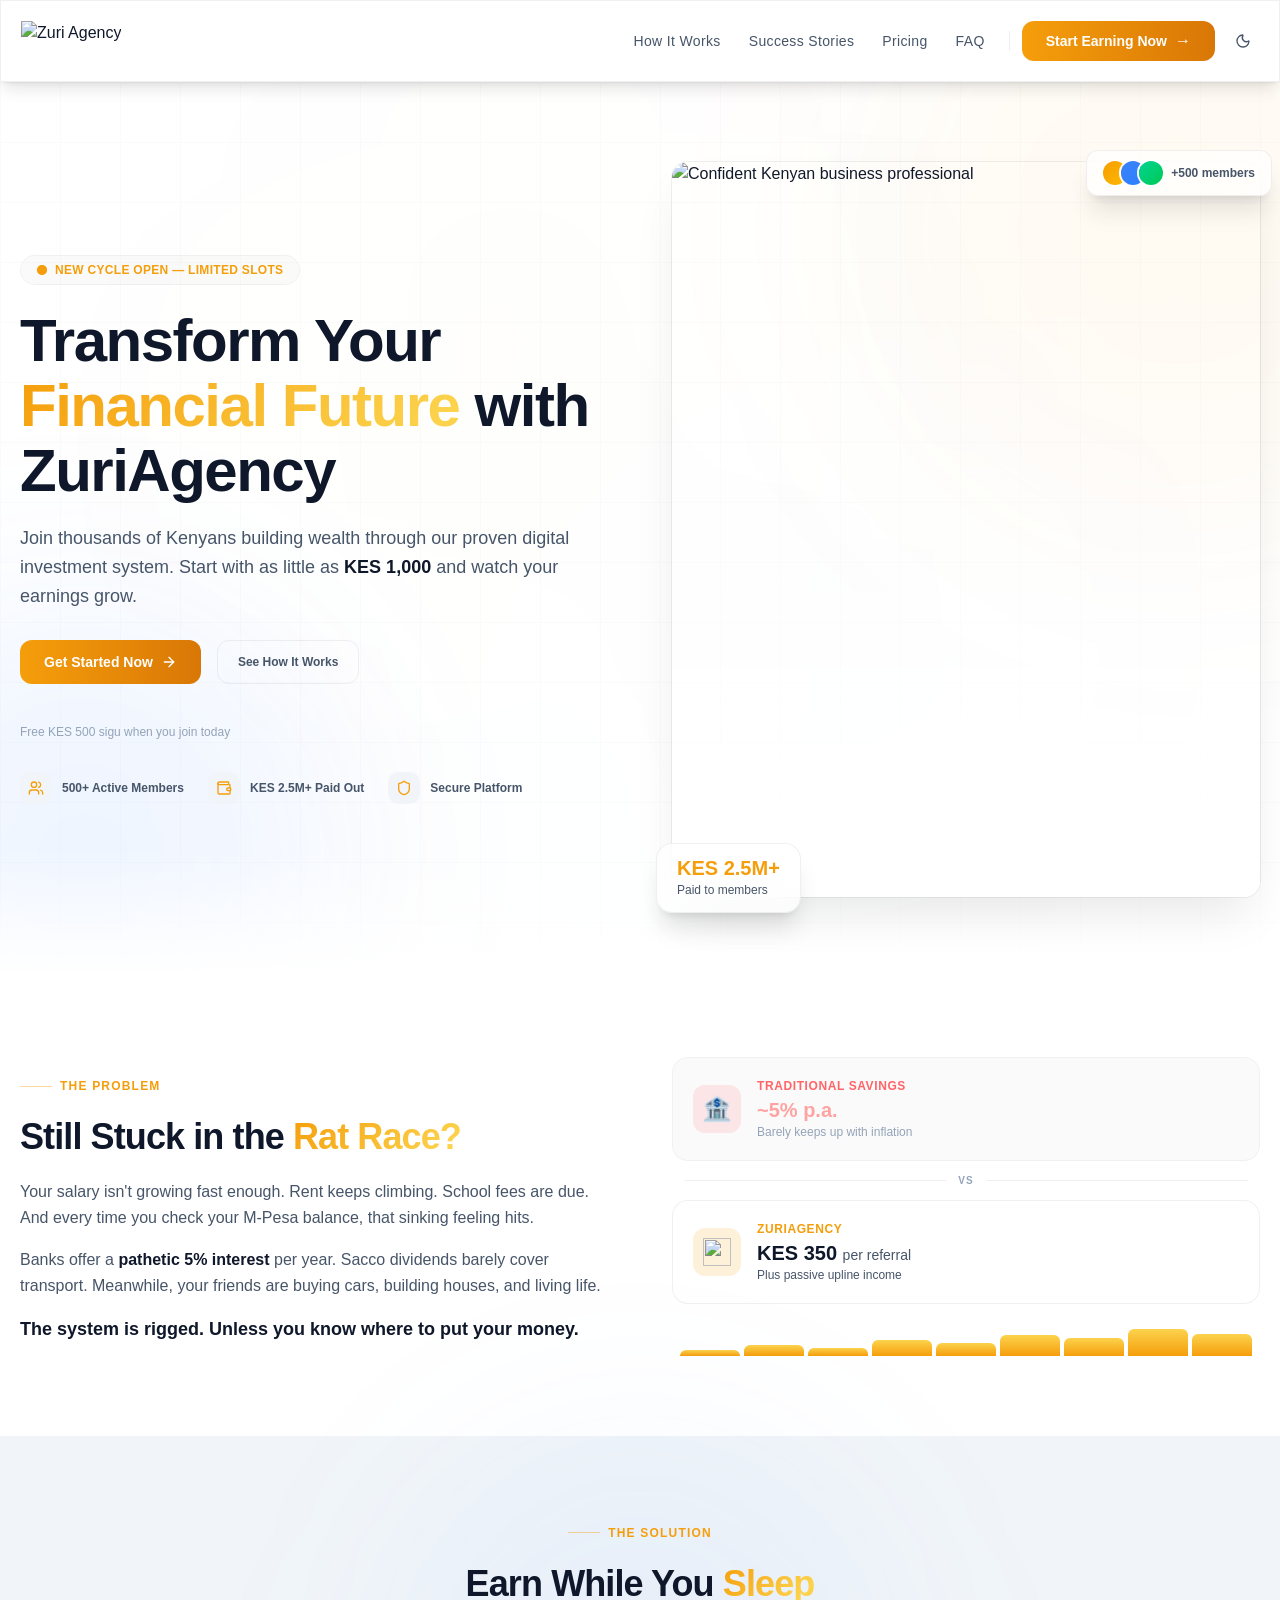
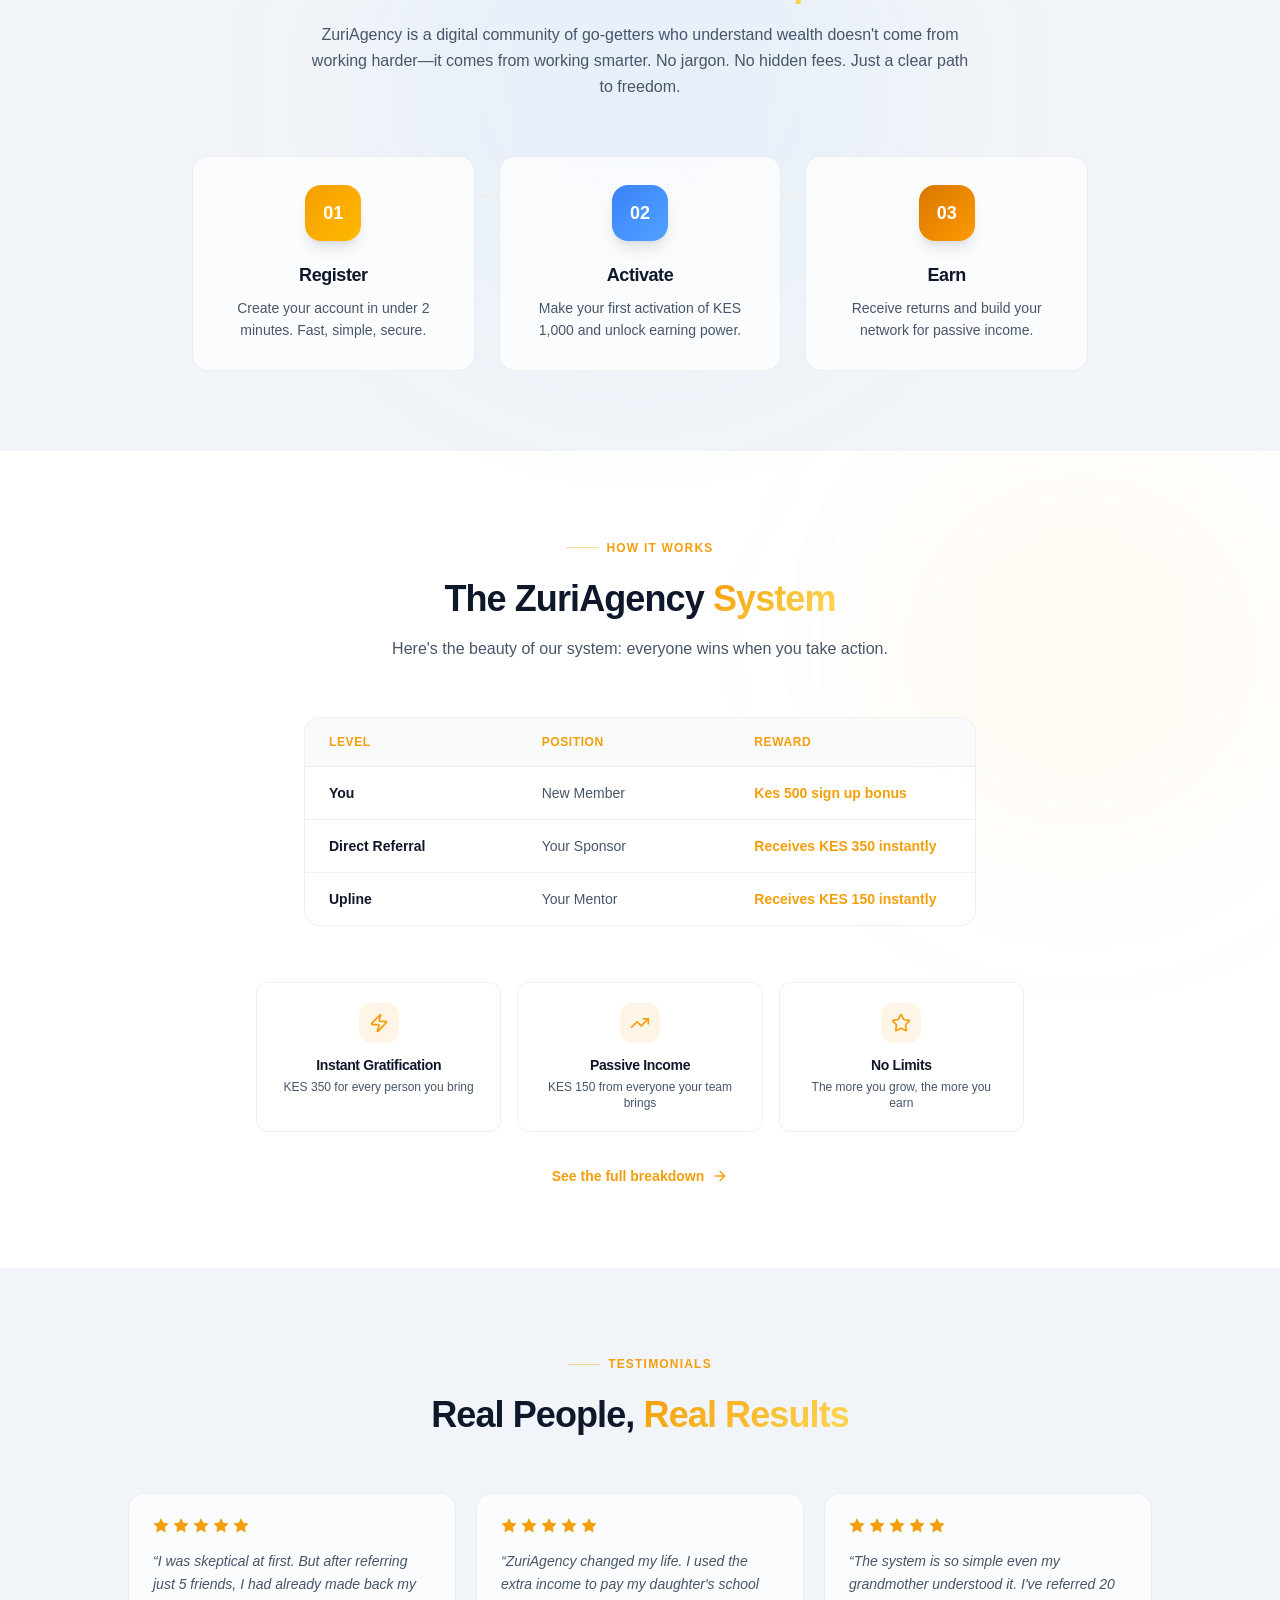
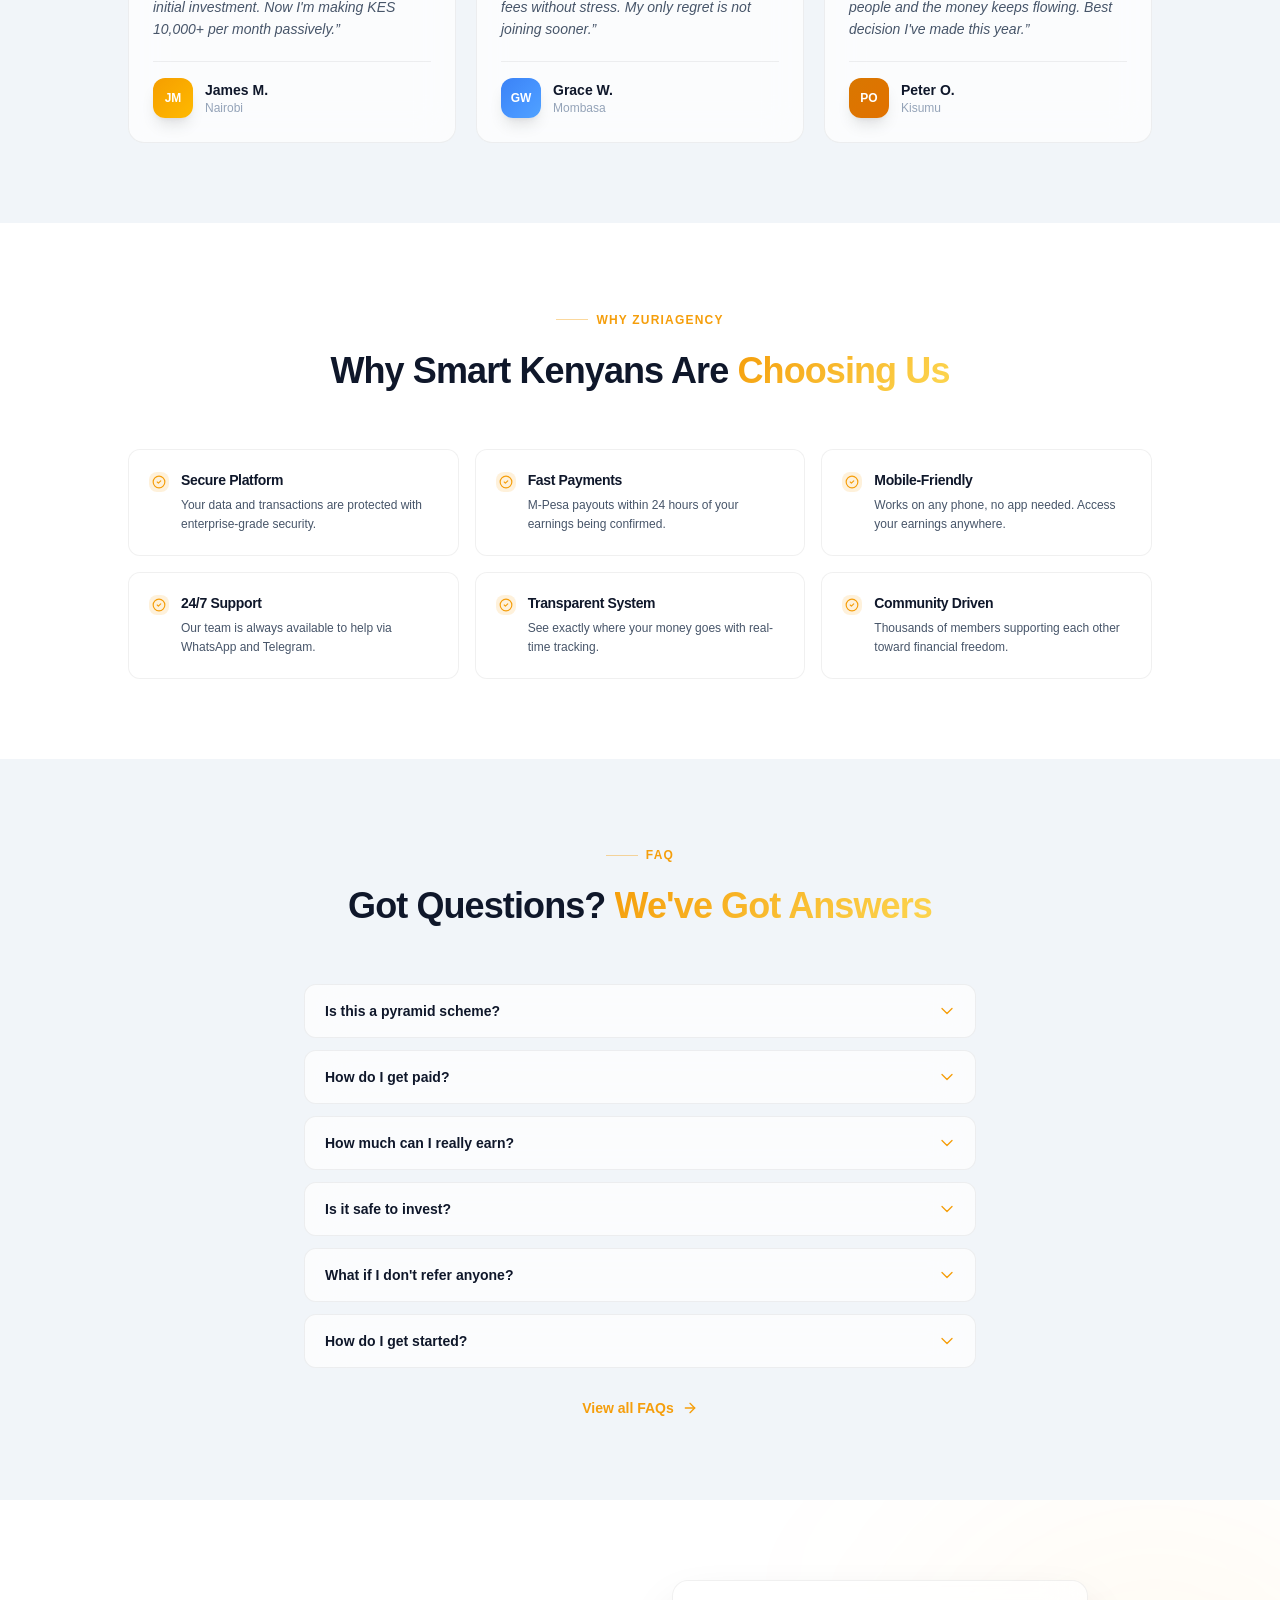
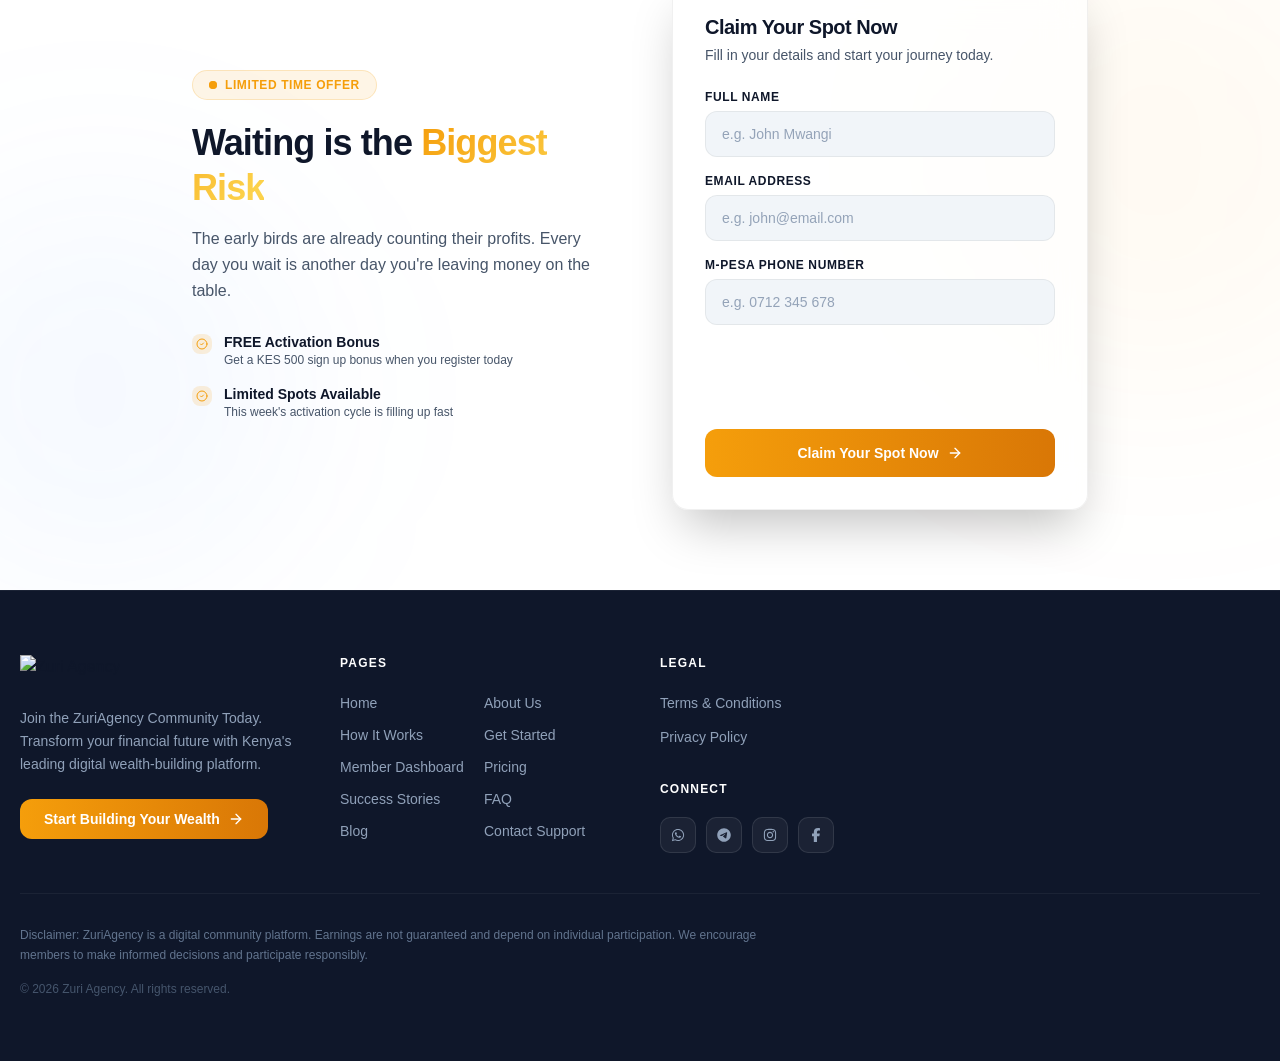
==== index.html @ 82f080e4 "k" ====
<!DOCTYPE html>

<html class="light" data-source-loc="app/root.tsx:68:5" lang="en"><head data-source-loc="app/root.tsx:69:7"><meta content="text/html; charset=utf-8" http-equiv="Content-Type"/><meta content="width=device-width, initial-scale=1" data-source-loc="app/root.tsx:71:9" name="viewport"/><link href="https://fonts.googleapis.com/" rel="preconnect"/><link crossorigin="anonymous" href="https://fonts.gstatic.com/" rel="preconnect"/><link href="./Zuri Agency_files/ba9ace0b-d83b-4787-b540-c731e93b7e64(1).png" rel="icon" type="image/png"/><link href="./Zuri Agency_files/css2" rel="stylesheet"/>
<script src="./Zuri Agency_files/array.full.js.download"></script><title>Zuri Agency — Transform Your Financial Future</title><meta content="Join thousands of Kenyans building wealth through our proven digital investment system. Start with as little as KES 1,000 and watch your earnings grow." name="description"/><script async="" defer="" id="cf-turnstile-script" src="./Zuri Agency_files/api.js.download"></script><link href="style.css" rel="stylesheet"/></head><body cz-shortcut-listen="true" data-source-loc="app/root.tsx:81:7"><!--$--><!--$--><!--/$--><!--/$--><div class="flex min-h-screen flex-col bg-surface text-text-primary" data-source-loc="app/root.tsx:116:5"><header class="sticky top-0 z-50 w-full transition-all duration-500 glass shadow-lg shadow-black/10" data-source-loc="app/components/Header.tsx:28:5"><div class="container flex items-center justify-between h-16 md:h-20" data-source-loc="app/components/Header.tsx:35:7"><a class="shrink-0" data-discover="true" href="//"><img alt="Zuri Agency" class="h-8 md:h-10 w-auto" data-source-loc="app/components/Header.tsx:38:11" src="./Zuri Agency_files/ba9ace0b-d83b-4787-b540-c731e93b7e64.png"/></a><nav class="hidden md:flex items-center gap-1" data-source-loc="app/components/Header.tsx:46:9"><a class="text-text-secondary hover:text-text-primary text-sm font-medium tracking-wide px-3 py-2 rounded-lg hover:bg-surface-alt transition-all duration-200" data-discover="true" href="//how-it-works">How It Works</a><a class="text-text-secondary hover:text-text-primary text-sm font-medium tracking-wide px-3 py-2 rounded-lg hover:bg-surface-alt transition-all duration-200" data-discover="true" href="//success-stories">Success Stories</a><a class="text-text-secondary hover:text-text-primary text-sm font-medium tracking-wide px-3 py-2 rounded-lg hover:bg-surface-alt transition-all duration-200" data-discover="true" href="//pricing">Pricing</a><a class="text-text-secondary hover:text-text-primary text-sm font-medium tracking-wide px-3 py-2 rounded-lg hover:bg-surface-alt transition-all duration-200" data-discover="true" href="//faq">FAQ</a><div class="w-px h-5 bg-border-subtle mx-2" data-source-loc="app/components/Header.tsx:56:11"></div><a class="inline-flex items-center gap-2 bg-gradient-to-r from-brand to-brand-dark hover:from-brand-light hover:to-brand text-white font-bold text-sm px-6 py-2.5 rounded-xl transition-all duration-300 hover:scale-105 hover:shadow-[0_0_30px_rgba(245,158,11,0.3)]" data-discover="true" href="//get-started">Start Earning Now<span class="text-base leading-none" data-source-loc="app/components/Header.tsx:62:13">→</span></a><button aria-label="Toggle theme" class="ml-2 p-2 rounded-lg text-text-secondary hover:text-text-primary hover:bg-surface-alt transition-all duration-200" data-source-loc="app/components/Header.tsx:66:11"><svg aria-hidden="true" class="lucide lucide-moon w-4 h-4" fill="none" height="24" stroke="currentColor" stroke-linecap="round" stroke-linejoin="round" stroke-width="2" viewbox="0 0 24 24" width="24" xmlns="http://www.w3.org/2000/svg"><path d="M20.985 12.486a9 9 0 1 1-9.473-9.472c.405-.022.617.46.402.803a6 6 0 0 0 8.268 8.268c.344-.215.825-.004.803.401"></path></svg></button></nav><div class="flex items-center gap-1 md:hidden" data-source-loc="app/components/Header.tsx:80:9"><button aria-label="Toggle theme" class="p-1.5 rounded-lg text-text-secondary hover:text-text-primary transition-colors" data-source-loc="app/components/Header.tsx:81:11"><svg aria-hidden="true" class="lucide lucide-moon w-4 h-4" fill="none" height="24" stroke="currentColor" stroke-linecap="round" stroke-linejoin="round" stroke-width="2" viewbox="0 0 24 24" width="24" xmlns="http://www.w3.org/2000/svg"><path d="M20.985 12.486a9 9 0 1 1-9.473-9.472c.405-.022.617.46.402.803a6 6 0 0 0 8.268 8.268c.344-.215.825-.004.803.401"></path></svg></button><button aria-label="Toggle menu" class="text-text-secondary hover:text-text-primary p-1.5 rounded-lg hover:bg-surface-alt transition-colors" data-source-loc="app/components/Header.tsx:92:11"><svg aria-hidden="true" class="lucide lucide-menu w-5 h-5" fill="none" height="24" stroke="currentColor" stroke-linecap="round" stroke-linejoin="round" stroke-width="2" viewbox="0 0 24 24" width="24" xmlns="http://www.w3.org/2000/svg"><path d="M4 5h16"></path><path d="M4 12h16"></path><path d="M4 19h16"></path></svg></button></div></div></header><main class="flex-1" data-source-loc="app/root.tsx:119:7"><div class="bg-surface" data-source-loc="app/routes/_index.tsx:16:5"><section class="relative min-h-[85vh] flex items-center overflow-hidden" data-source-loc="app/routes/_index.tsx:20:7"><div class="absolute inset-0 pointer-events-none" data-source-loc="app/routes/_index.tsx:22:9"><div class="absolute top-0 right-0 w-[600px] h-[600px] bg-brand/5 rounded-full blur-[120px] translate-x-1/3 -translate-y-1/4" data-source-loc="app/routes/_index.tsx:23:11"></div><div class="absolute bottom-0 left-0 w-[500px] h-[500px] bg-accent-blue/8 rounded-full blur-[100px] -translate-x-1/3 translate-y-1/4" data-source-loc="app/routes/_index.tsx:24:11"></div><div class="absolute top-1/2 left-1/2 -translate-x-1/2 -translate-y-1/2 w-[800px] h-[800px] bg-gradient-to-br from-brand/3 via-transparent to-accent-blue/3 rounded-full blur-[150px]" data-source-loc="app/routes/_index.tsx:25:11"></div></div><div class="absolute inset-0 opacity-[0.03] pointer-events-none" data-source-loc="app/routes/_index.tsx:29:9" style="background-image: linear-gradient(var(--text-muted) 1px, transparent 1px), linear-gradient(90deg, var(--text-muted) 1px, transparent 1px); background-size: 60px 60px;"></div><div class="container relative z-10 py-16 md:py-20" data-source-loc="app/routes/_index.tsx:37:9"><div class="grid lg:grid-cols-2 gap-12 lg:gap-16 items-center" data-source-loc="app/routes/_index.tsx:38:11"><div class="animate-fade-in-up" data-source-loc="app/routes/_index.tsx:40:13"><div class="inline-flex items-center gap-2 glass-light rounded-full px-4 py-1.5 mb-6" data-source-loc="app/routes/_index.tsx:42:15"><span class="relative flex h-2.5 w-2.5" data-source-loc="app/routes/_index.tsx:43:17"><span class="animate-ping absolute inline-flex h-full w-full rounded-full bg-brand opacity-75" data-source-loc="app/routes/_index.tsx:44:19"></span><span class="relative inline-flex rounded-full h-2.5 w-2.5 bg-brand" data-source-loc="app/routes/_index.tsx:45:19"></span></span><span class="text-brand text-xs font-semibold tracking-wide uppercase" data-source-loc="app/routes/_index.tsx:47:17">New Cycle Open — Limited Slots</span></div><h1 class="text-3xl sm:text-4xl md:text-5xl lg:text-6xl font-extrabold text-text-primary leading-[1.08] mb-5" data-source-loc="app/routes/_index.tsx:52:15">Transform Your <span class="text-gradient" data-source-loc="app/routes/_index.tsx:54:17">Financial Future</span> with ZuriAgency</h1><p class="text-text-secondary text-base md:text-lg max-w-xl mb-7 leading-relaxed" data-source-loc="app/routes/_index.tsx:60:15">Join thousands of Kenyans building wealth through our proven digital investment system. Start with as little as <strong class="text-text-primary font-semibold" data-source-loc="app/routes/_index.tsx:63:17">KES 1,000</strong> and watch your earnings grow.</p><div class="flex flex-col sm:flex-row gap-4 mb-10" data-source-loc="app/routes/_index.tsx:68:15"><a class="inline-flex items-center justify-center gap-2 bg-gradient-to-r from-brand to-brand-dark hover:from-brand-light hover:to-brand text-white font-bold text-sm px-6 py-3 rounded-xl transition-all duration-300 hover:scale-[1.03] hover:shadow-[0_0_50px_rgba(245,158,11,0.25)] group" data-discover="true" href="//get-started">Get Started Now<svg aria-hidden="true" class="lucide lucide-arrow-right w-4 h-4 group-hover:translate-x-1 transition-transform" fill="none" height="24" stroke="currentColor" stroke-linecap="round" stroke-linejoin="round" stroke-width="2" viewbox="0 0 24 24" width="24" xmlns="http://www.w3.org/2000/svg"><path d="M5 12h14"></path><path d="m12 5 7 7-7 7"></path></svg></a><a class="inline-flex items-center justify-center gap-2 text-text-secondary hover:text-text-primary font-semibold text-xs px-5 py-3 rounded-xl border border-border-subtle hover:border-text-muted hover:bg-surface-alt transition-all duration-300" data-discover="true" href="//how-it-works">See How It Works</a></div><p class="text-text-muted text-xs mb-8" data-source-loc="app/routes/_index.tsx:84:15">Free KES 500 sigu when you join today</p><div class="flex flex-wrap items-center gap-6" data-source-loc="app/routes/_index.tsx:89:15"><div class="flex items-center gap-2.5 text-text-secondary" data-source-loc="app/routes/_index.tsx:95:19"><div class="w-8 h-8 rounded-lg bg-surface-alt flex items-center justify-center" data-source-loc="app/routes/_index.tsx:96:21"><svg aria-hidden="true" class="lucide lucide-users w-4 h-4 text-brand" fill="none" height="24" stroke="currentColor" stroke-linecap="round" stroke-linejoin="round" stroke-width="2" viewbox="0 0 24 24" width="24" xmlns="http://www.w3.org/2000/svg"><path d="M16 21v-2a4 4 0 0 0-4-4H6a4 4 0 0 0-4 4v2"></path><path d="M16 3.128a4 4 0 0 1 0 7.744"></path><path d="M22 21v-2a4 4 0 0 0-3-3.87"></path><circle cx="9" cy="7" r="4"></circle></svg></div><span class="text-xs font-semibold" data-source-loc="app/routes/_index.tsx:99:21">500+ Active Members</span></div><div class="flex items-center gap-2.5 text-text-secondary" data-source-loc="app/routes/_index.tsx:95:19"><div class="w-8 h-8 rounded-lg bg-surface-alt flex items-center justify-center" data-source-loc="app/routes/_index.tsx:96:21"><svg aria-hidden="true" class="lucide lucide-wallet w-4 h-4 text-brand" fill="none" height="24" stroke="currentColor" stroke-linecap="round" stroke-linejoin="round" stroke-width="2" viewbox="0 0 24 24" width="24" xmlns="http://www.w3.org/2000/svg"><path d="M19 7V4a1 1 0 0 0-1-1H5a2 2 0 0 0 0 4h15a1 1 0 0 1 1 1v4h-3a2 2 0 0 0 0 4h3a1 1 0 0 0 1-1v-2a1 1 0 0 0-1-1"></path><path d="M3 5v14a2 2 0 0 0 2 2h15a1 1 0 0 0 1-1v-4"></path></svg></div><span class="text-xs font-semibold" data-source-loc="app/routes/_index.tsx:99:21">KES 2.5M+ Paid Out</span></div><div class="flex items-center gap-2.5 text-text-secondary" data-source-loc="app/routes/_index.tsx:95:19"><div class="w-8 h-8 rounded-lg bg-surface-alt flex items-center justify-center" data-source-loc="app/routes/_index.tsx:96:21"><svg aria-hidden="true" class="lucide lucide-shield w-4 h-4 text-brand" fill="none" height="24" stroke="currentColor" stroke-linecap="round" stroke-linejoin="round" stroke-width="2" viewbox="0 0 24 24" width="24" xmlns="http://www.w3.org/2000/svg"><path d="M20 13c0 5-3.5 7.5-7.66 8.95a1 1 0 0 1-.67-.01C7.5 20.5 4 18 4 13V6a1 1 0 0 1 1-1c2 0 4.5-1.2 6.24-2.72a1.17 1.17 0 0 1 1.52 0C14.51 3.81 17 5 19 5a1 1 0 0 1 1 1z"></path></svg></div><span class="text-xs font-semibold" data-source-loc="app/routes/_index.tsx:99:21">Secure Platform</span></div></div></div><div class="relative hidden lg:block" data-source-loc="app/routes/_index.tsx:106:13"><div class="relative rounded-2xl overflow-hidden ring-1 ring-border-subtle shadow-2xl shadow-black/10" data-source-loc="app/routes/_index.tsx:107:15"><img alt="Confident Kenyan business professional" class="w-full h-auto object-cover aspect-[4/5]" data-source-loc="app/components/LandingsiteImage.tsx:26:5" decoding="sync" loading="eager" sizes="(max-width: 480px) 480px, (max-width: 768px) 768px, (max-width: 1200px) 1200px, 1920px" src="./Zuri Agency_files/1349118691.jpg" srcset="https://assets.ls-assets.com/provider/istock/1349118691.jpg?w=480 480w, https://assets.ls-assets.com/provider/istock/1349118691.jpg?w=768 768w, https://assets.ls-assets.com/provider/istock/1349118691.jpg?w=1200 1200w, https://assets.ls-assets.com/provider/istock/1349118691.jpg?w=1920 1920w"/><div class="absolute inset-0 bg-gradient-to-t from-surface via-surface/20 to-transparent" data-source-loc="app/routes/_index.tsx:114:17"></div></div><div class="absolute -bottom-4 -left-4 glass rounded-2xl px-5 py-3.5 shadow-xl" data-source-loc="app/routes/_index.tsx:117:15"><p class="text-brand font-extrabold text-xl leading-none" data-source-loc="app/routes/_index.tsx:118:17">KES 2.5M+</p><p class="text-text-secondary text-xs mt-1" data-source-loc="app/routes/_index.tsx:119:17">Paid to members</p></div><div class="absolute -top-3 -right-3 glass rounded-xl px-4 py-2.5 shadow-xl flex items-center gap-2" data-source-loc="app/routes/_index.tsx:121:15"><div class="flex -space-x-1.5" data-source-loc="app/routes/_index.tsx:122:17"><div class="w-6 h-6 rounded-full bg-gradient-to-br from-brand to-amber-400 ring-2 ring-surface" data-source-loc="app/routes/_index.tsx:124:21"></div><div class="w-6 h-6 rounded-full bg-gradient-to-br from-accent-blue to-blue-500 ring-2 ring-surface" data-source-loc="app/routes/_index.tsx:124:21"></div><div class="w-6 h-6 rounded-full bg-gradient-to-br from-emerald-400 to-green-500 ring-2 ring-surface" data-source-loc="app/routes/_index.tsx:124:21"></div></div><span class="text-text-secondary text-xs font-semibold" data-source-loc="app/routes/_index.tsx:127:17">+500 members</span></div></div></div></div><div class="absolute bottom-0 left-0 right-0 h-32 bg-gradient-to-t from-surface to-transparent pointer-events-none" data-source-loc="app/routes/_index.tsx:134:9"></div></section><section class="relative py-16 md:py-20" data-source-loc="app/routes/_index.tsx:140:7"><div class="container" data-source-loc="app/routes/_index.tsx:141:9"><div class="grid lg:grid-cols-2 gap-12 lg:gap-16 items-center" data-source-loc="app/routes/_index.tsx:142:11"><div data-source-loc="app/routes/_index.tsx:143:13"><span class="inline-flex items-center gap-2 text-brand text-xs font-bold uppercase tracking-widest mb-5" data-source-loc="app/routes/_index.tsx:144:15"><span class="w-8 h-px bg-brand/40" data-source-loc="app/routes/_index.tsx:145:17"></span>The Problem</span><h2 class="text-2xl sm:text-3xl md:text-4xl font-extrabold text-text-primary leading-tight mb-5" data-source-loc="app/routes/_index.tsx:148:15">Still Stuck in the <span class="text-gradient" data-source-loc="app/routes/_index.tsx:150:17">Rat Race?</span></h2><div class="space-y-4 text-text-secondary text-base leading-relaxed" data-source-loc="app/routes/_index.tsx:152:15"><p data-source-loc="app/routes/_index.tsx:153:17">Your salary isn't growing fast enough. Rent keeps climbing. School fees are due. And every time you check your M-Pesa balance, that sinking feeling hits.</p><p data-source-loc="app/routes/_index.tsx:158:17">Banks offer a <strong class="text-text-primary" data-source-loc="app/routes/_index.tsx:160:19">pathetic 5% interest</strong> per year. Sacco dividends barely cover transport. Meanwhile, your friends are buying cars, building houses, and living life.</p><p class="text-text-primary font-semibold text-lg" data-source-loc="app/routes/_index.tsx:164:17">The system is rigged. Unless you know where to put your money.</p></div></div><div class="space-y-3" data-source-loc="app/routes/_index.tsx:171:13"><div class="glass-light rounded-2xl p-5 flex items-center gap-4 border border-red-500/10" data-source-loc="app/routes/_index.tsx:172:15"><div class="w-12 h-12 rounded-xl bg-red-500/10 flex items-center justify-center shrink-0 text-2xl" data-source-loc="app/routes/_index.tsx:173:17">🏦</div><div data-source-loc="app/routes/_index.tsx:176:17"><p class="text-xs font-bold uppercase tracking-wider text-red-400 mb-0.5" data-source-loc="app/routes/_index.tsx:177:19">Traditional Savings</p><p class="text-xl font-extrabold text-red-300" data-source-loc="app/routes/_index.tsx:178:19">~5% p.a.</p><p class="text-xs text-text-muted" data-source-loc="app/routes/_index.tsx:179:19">Barely keeps up with inflation</p></div></div><div class="flex items-center gap-3 px-3" data-source-loc="app/routes/_index.tsx:183:15"><div class="flex-1 h-px bg-border-subtle" data-source-loc="app/routes/_index.tsx:184:17"></div><span class="text-[10px] font-bold text-text-muted uppercase tracking-widest" data-source-loc="app/routes/_index.tsx:185:17">VS</span><div class="flex-1 h-px bg-border-subtle" data-source-loc="app/routes/_index.tsx:186:17"></div></div><div class="glass rounded-2xl p-5 flex items-center gap-4 border border-brand/20 bg-brand/5" data-source-loc="app/routes/_index.tsx:189:15"><div class="w-12 h-12 rounded-xl bg-brand/15 flex items-center justify-center shrink-0" data-source-loc="app/routes/_index.tsx:190:17"><img alt="" class="w-7 h-7 object-contain" data-source-loc="app/routes/_index.tsx:191:19" src="./Zuri Agency_files/ba9ace0b-d83b-4787-b540-c731e93b7e64(1).png"/></div><div data-source-loc="app/routes/_index.tsx:197:17"><p class="text-xs font-bold uppercase tracking-wider text-brand mb-0.5" data-source-loc="app/routes/_index.tsx:198:19">ZuriAgency</p><p class="text-xl font-extrabold text-text-primary" data-source-loc="app/routes/_index.tsx:199:19">KES 350 <span class="text-sm font-normal text-text-secondary" data-source-loc="app/routes/_index.tsx:200:29">per referral</span></p><p class="text-xs text-text-secondary" data-source-loc="app/routes/_index.tsx:202:19">Plus passive upline income</p></div></div><div class="flex items-end gap-1 h-10 px-2 pt-2" data-source-loc="app/routes/_index.tsx:207:15"><div class="flex-1 rounded-t-sm" data-source-loc="app/routes/_index.tsx:209:19" style="height: 20%; background: linear-gradient(to top, rgb(245, 158, 11), rgb(252, 211, 77));"></div><div class="flex-1 rounded-t-sm" data-source-loc="app/routes/_index.tsx:209:19" style="height: 35%; background: linear-gradient(to top, rgb(245, 158, 11), rgb(252, 211, 77));"></div><div class="flex-1 rounded-t-sm" data-source-loc="app/routes/_index.tsx:209:19" style="height: 25%; background: linear-gradient(to top, rgb(245, 158, 11), rgb(252, 211, 77));"></div><div class="flex-1 rounded-t-sm" data-source-loc="app/routes/_index.tsx:209:19" style="height: 50%; background: linear-gradient(to top, rgb(245, 158, 11), rgb(252, 211, 77));"></div><div class="flex-1 rounded-t-sm" data-source-loc="app/routes/_index.tsx:209:19" style="height: 40%; background: linear-gradient(to top, rgb(245, 158, 11), rgb(252, 211, 77));"></div><div class="flex-1 rounded-t-sm" data-source-loc="app/routes/_index.tsx:209:19" style="height: 65%; background: linear-gradient(to top, rgb(245, 158, 11), rgb(252, 211, 77));"></div><div class="flex-1 rounded-t-sm" data-source-loc="app/routes/_index.tsx:209:19" style="height: 55%; background: linear-gradient(to top, rgb(245, 158, 11), rgb(252, 211, 77));"></div><div class="flex-1 rounded-t-sm" data-source-loc="app/routes/_index.tsx:209:19" style="height: 85%; background: linear-gradient(to top, rgb(245, 158, 11), rgb(252, 211, 77));"></div><div class="flex-1 rounded-t-sm" data-source-loc="app/routes/_index.tsx:209:19" style="height: 70%; background: linear-gradient(to top, rgb(245, 158, 11), rgb(252, 211, 77));"></div></div></div></div></div></section><section class="relative py-16 md:py-20 bg-surface-alt" data-source-loc="app/routes/_index.tsx:227:7"><div class="absolute top-0 left-1/2 -translate-x-1/2 w-[500px] h-[500px] bg-accent-blue/5 rounded-full blur-[100px] pointer-events-none" data-source-loc="app/routes/_index.tsx:228:9"></div><div class="container relative z-10" data-source-loc="app/routes/_index.tsx:230:9"><div class="max-w-3xl mx-auto text-center mb-14" data-source-loc="app/routes/_index.tsx:231:11"><span class="inline-flex items-center gap-2 text-brand text-xs font-bold uppercase tracking-widest mb-5" data-source-loc="app/routes/_index.tsx:232:13"><span class="w-8 h-px bg-brand/40" data-source-loc="app/routes/_index.tsx:233:15"></span>The Solution</span><h2 class="text-2xl sm:text-3xl md:text-4xl font-extrabold text-text-primary leading-tight mb-4" data-source-loc="app/routes/_index.tsx:236:13">Earn While You <span class="text-gradient" data-source-loc="app/routes/_index.tsx:238:15">Sleep</span></h2><p class="text-text-secondary text-base max-w-2xl mx-auto leading-relaxed" data-source-loc="app/routes/_index.tsx:240:13">ZuriAgency is a digital community of go-getters who understand wealth doesn't come from working harder—it comes from working smarter. No jargon. No hidden fees. Just a clear path to freedom.</p></div><div class="grid md:grid-cols-3 gap-6 max-w-4xl mx-auto" data-source-loc="app/routes/_index.tsx:248:11"><div class="relative group" data-source-loc="app/routes/_index.tsx:254:15"><div class="hidden md:block absolute top-10 left-[60%] w-[80%] h-px bg-gradient-to-r from-brand/20 to-transparent z-0" data-source-loc="app/routes/_index.tsx:256:19"></div><div class="relative z-10 glass rounded-2xl p-7 text-center hover:border-brand/20 transition-all duration-500 group-hover:-translate-y-1" data-source-loc="app/routes/_index.tsx:258:17"><div class="w-14 h-14 mx-auto mb-5 rounded-2xl bg-gradient-to-br from-brand to-amber-400 flex items-center justify-center text-white text-lg font-extrabold shadow-lg shadow-black/10" data-source-loc="app/routes/_index.tsx:259:19">01</div><h3 class="text-lg font-bold text-text-primary mb-2" data-source-loc="app/routes/_index.tsx:262:19">Register</h3><p class="text-text-secondary text-sm leading-relaxed" data-source-loc="app/routes/_index.tsx:263:19">Create your account in under 2 minutes. Fast, simple, secure.</p></div></div><div class="relative group" data-source-loc="app/routes/_index.tsx:254:15"><div class="hidden md:block absolute top-10 left-[60%] w-[80%] h-px bg-gradient-to-r from-brand/20 to-transparent z-0" data-source-loc="app/routes/_index.tsx:256:19"></div><div class="relative z-10 glass rounded-2xl p-7 text-center hover:border-brand/20 transition-all duration-500 group-hover:-translate-y-1" data-source-loc="app/routes/_index.tsx:258:17"><div class="w-14 h-14 mx-auto mb-5 rounded-2xl bg-gradient-to-br from-accent-blue to-blue-400 flex items-center justify-center text-white text-lg font-extrabold shadow-lg shadow-black/10" data-source-loc="app/routes/_index.tsx:259:19">02</div><h3 class="text-lg font-bold text-text-primary mb-2" data-source-loc="app/routes/_index.tsx:262:19">Activate</h3><p class="text-text-secondary text-sm leading-relaxed" data-source-loc="app/routes/_index.tsx:263:19">Make your first activation of KES 1,000 and unlock earning power.</p></div></div><div class="relative group" data-source-loc="app/routes/_index.tsx:254:15"><div class="relative z-10 glass rounded-2xl p-7 text-center hover:border-brand/20 transition-all duration-500 group-hover:-translate-y-1" data-source-loc="app/routes/_index.tsx:258:17"><div class="w-14 h-14 mx-auto mb-5 rounded-2xl bg-gradient-to-br from-brand-dark to-amber-500 flex items-center justify-center text-white text-lg font-extrabold shadow-lg shadow-black/10" data-source-loc="app/routes/_index.tsx:259:19">03</div><h3 class="text-lg font-bold text-text-primary mb-2" data-source-loc="app/routes/_index.tsx:262:19">Earn</h3><p class="text-text-secondary text-sm leading-relaxed" data-source-loc="app/routes/_index.tsx:263:19">Receive returns and build your network for passive income.</p></div></div></div></div></section><section class="relative py-16 md:py-20 overflow-hidden" data-source-loc="app/routes/_index.tsx:274:7"><div class="absolute top-0 right-0 w-[400px] h-[400px] bg-brand/5 rounded-full blur-[100px] pointer-events-none" data-source-loc="app/routes/_index.tsx:275:9"></div><div class="container relative z-10" data-source-loc="app/routes/_index.tsx:277:9"><div class="max-w-3xl mx-auto text-center mb-14" data-source-loc="app/routes/_index.tsx:278:11"><span class="inline-flex items-center gap-2 text-brand text-xs font-bold uppercase tracking-widest mb-5" data-source-loc="app/routes/_index.tsx:279:13"><span class="w-8 h-px bg-brand/40" data-source-loc="app/routes/_index.tsx:280:15"></span>How It Works</span><h2 class="text-2xl sm:text-3xl md:text-4xl font-extrabold text-text-primary leading-tight mb-4" data-source-loc="app/routes/_index.tsx:283:13">The ZuriAgency <span class="text-gradient" data-source-loc="app/routes/_index.tsx:285:15">System</span></h2><p class="text-text-secondary text-base" data-source-loc="app/routes/_index.tsx:287:13">Here's the beauty of our system: everyone wins when you take action.</p></div><div class="max-w-2xl mx-auto mb-14 glass rounded-2xl overflow-hidden" data-source-loc="app/routes/_index.tsx:293:11"><div class="grid grid-cols-3 gap-4 px-6 py-4 border-b border-border-subtle bg-surface-alt/50" data-source-loc="app/routes/_index.tsx:294:13"><p class="text-xs font-bold uppercase tracking-wider text-brand" data-source-loc="app/routes/_index.tsx:296:17">Level</p><p class="text-xs font-bold uppercase tracking-wider text-brand" data-source-loc="app/routes/_index.tsx:296:17">Position</p><p class="text-xs font-bold uppercase tracking-wider text-brand" data-source-loc="app/routes/_index.tsx:296:17">Reward</p></div><div class="grid grid-cols-3 gap-4 px-6 py-4 border-b border-border-subtle hover:bg-surface-alt/50 transition-colors" data-source-loc="app/routes/_index.tsx:304:15"><p class="text-text-primary font-semibold text-sm" data-source-loc="app/routes/_index.tsx:308:17">You</p><p class="text-text-secondary text-sm" data-source-loc="app/routes/_index.tsx:309:17">New Member</p><p class="text-brand font-semibold text-sm" data-source-loc="app/routes/_index.tsx:310:17">Kes 500 sign up bonus</p></div><div class="grid grid-cols-3 gap-4 px-6 py-4 border-b border-border-subtle hover:bg-surface-alt/50 transition-colors" data-source-loc="app/routes/_index.tsx:304:15"><p class="text-text-primary font-semibold text-sm" data-source-loc="app/routes/_index.tsx:308:17">Direct Referral</p><p class="text-text-secondary text-sm" data-source-loc="app/routes/_index.tsx:309:17">Your Sponsor</p><p class="text-brand font-semibold text-sm" data-source-loc="app/routes/_index.tsx:310:17">Receives KES 350 instantly</p></div><div class="grid grid-cols-3 gap-4 px-6 py-4 hover:bg-surface-alt/50 transition-colors" data-source-loc="app/routes/_index.tsx:304:15"><p class="text-text-primary font-semibold text-sm" data-source-loc="app/routes/_index.tsx:308:17">Upline</p><p class="text-text-secondary text-sm" data-source-loc="app/routes/_index.tsx:309:17">Your Mentor</p><p class="text-brand font-semibold text-sm" data-source-loc="app/routes/_index.tsx:310:17">Receives KES 150 instantly</p></div></div><div class="grid sm:grid-cols-3 gap-4 max-w-3xl mx-auto" data-source-loc="app/routes/_index.tsx:316:11"><div class="glass rounded-xl p-5 text-center hover:border-brand/20 transition-all duration-300" data-source-loc="app/routes/_index.tsx:322:15"><div class="w-10 h-10 rounded-xl bg-brand/10 flex items-center justify-center mx-auto mb-3" data-source-loc="app/routes/_index.tsx:323:17"><svg aria-hidden="true" class="lucide lucide-zap w-5 h-5 text-brand" fill="none" height="24" stroke="currentColor" stroke-linecap="round" stroke-linejoin="round" stroke-width="2" viewbox="0 0 24 24" width="24" xmlns="http://www.w3.org/2000/svg"><path d="M4 14a1 1 0 0 1-.78-1.63l9.9-10.2a.5.5 0 0 1 .86.46l-1.92 6.02A1 1 0 0 0 13 10h7a1 1 0 0 1 .78 1.63l-9.9 10.2a.5.5 0 0 1-.86-.46l1.92-6.02A1 1 0 0 0 11 14z"></path></svg></div><h4 class="text-text-primary font-bold text-sm mb-1" data-source-loc="app/routes/_index.tsx:326:17">Instant Gratification</h4><p class="text-text-secondary text-xs" data-source-loc="app/routes/_index.tsx:327:17">KES 350 for every person you bring</p></div><div class="glass rounded-xl p-5 text-center hover:border-brand/20 transition-all duration-300" data-source-loc="app/routes/_index.tsx:322:15"><div class="w-10 h-10 rounded-xl bg-brand/10 flex items-center justify-center mx-auto mb-3" data-source-loc="app/routes/_index.tsx:323:17"><svg aria-hidden="true" class="lucide lucide-trending-up w-5 h-5 text-brand" fill="none" height="24" stroke="currentColor" stroke-linecap="round" stroke-linejoin="round" stroke-width="2" viewbox="0 0 24 24" width="24" xmlns="http://www.w3.org/2000/svg"><path d="M16 7h6v6"></path><path d="m22 7-8.5 8.5-5-5L2 17"></path></svg></div><h4 class="text-text-primary font-bold text-sm mb-1" data-source-loc="app/routes/_index.tsx:326:17">Passive Income</h4><p class="text-text-secondary text-xs" data-source-loc="app/routes/_index.tsx:327:17">KES 150 from everyone your team brings</p></div><div class="glass rounded-xl p-5 text-center hover:border-brand/20 transition-all duration-300" data-source-loc="app/routes/_index.tsx:322:15"><div class="w-10 h-10 rounded-xl bg-brand/10 flex items-center justify-center mx-auto mb-3" data-source-loc="app/routes/_index.tsx:323:17"><svg aria-hidden="true" class="lucide lucide-star w-5 h-5 text-brand" fill="none" height="24" stroke="currentColor" stroke-linecap="round" stroke-linejoin="round" stroke-width="2" viewbox="0 0 24 24" width="24" xmlns="http://www.w3.org/2000/svg"><path d="M11.525 2.295a.53.53 0 0 1 .95 0l2.31 4.679a2.123 2.123 0 0 0 1.595 1.16l5.166.756a.53.53 0 0 1 .294.904l-3.736 3.638a2.123 2.123 0 0 0-.611 1.878l.882 5.14a.53.53 0 0 1-.771.56l-4.618-2.428a2.122 2.122 0 0 0-1.973 0L6.396 21.01a.53.53 0 0 1-.77-.56l.881-5.139a2.122 2.122 0 0 0-.611-1.879L2.16 9.795a.53.53 0 0 1 .294-.906l5.165-.755a2.122 2.122 0 0 0 1.597-1.16z"></path></svg></div><h4 class="text-text-primary font-bold text-sm mb-1" data-source-loc="app/routes/_index.tsx:326:17">No Limits</h4><p class="text-text-secondary text-xs" data-source-loc="app/routes/_index.tsx:327:17">The more you grow, the more you earn</p></div></div><div class="text-center mt-8" data-source-loc="app/routes/_index.tsx:332:11"><a class="inline-flex items-center gap-2 text-brand hover:text-brand-light font-semibold text-sm transition-colors group" data-discover="true" href="//get-started">See the full breakdown<svg aria-hidden="true" class="lucide lucide-arrow-right w-4 h-4 group-hover:translate-x-1 transition-transform" fill="none" height="24" stroke="currentColor" stroke-linecap="round" stroke-linejoin="round" stroke-width="2" viewbox="0 0 24 24" width="24" xmlns="http://www.w3.org/2000/svg"><path d="M5 12h14"></path><path d="m12 5 7 7-7 7"></path></svg></a></div></div></section><section class="relative py-16 md:py-20 bg-surface-alt" data-source-loc="app/routes/_index.tsx:344:7"><div class="container" data-source-loc="app/routes/_index.tsx:345:9"><div class="max-w-3xl mx-auto text-center mb-14" data-source-loc="app/routes/_index.tsx:346:11"><span class="inline-flex items-center gap-2 text-brand text-xs font-bold uppercase tracking-widest mb-5" data-source-loc="app/routes/_index.tsx:347:13"><span class="w-8 h-px bg-brand/40" data-source-loc="app/routes/_index.tsx:348:15"></span>Testimonials</span><h2 class="text-2xl sm:text-3xl md:text-4xl font-extrabold text-text-primary leading-tight" data-source-loc="app/routes/_index.tsx:351:13">Real People, <span class="text-gradient" data-source-loc="app/routes/_index.tsx:353:15">Real Results</span></h2></div><div class="grid md:grid-cols-3 gap-5 max-w-5xl mx-auto" data-source-loc="app/routes/_index.tsx:357:11"><div class="glass rounded-2xl p-6 hover:border-brand/20 transition-all duration-500 hover:-translate-y-1 group" data-source-loc="app/routes/_index.tsx:381:15"><div class="flex gap-1 mb-4" data-source-loc="app/routes/_index.tsx:382:17"><svg class="w-4 h-4 text-brand fill-brand" data-source-loc="app/routes/_index.tsx:384:21" viewbox="0 0 20 20"><path d="M10 15l-5.878 3.09 1.123-6.545L.489 6.91l6.572-.955L10 0l2.939 5.955 6.572.955-4.756 4.635 1.123 6.545z" data-source-loc="app/routes/_index.tsx:385:23"></path></svg><svg class="w-4 h-4 text-brand fill-brand" data-source-loc="app/routes/_index.tsx:384:21" viewbox="0 0 20 20"><path d="M10 15l-5.878 3.09 1.123-6.545L.489 6.91l6.572-.955L10 0l2.939 5.955 6.572.955-4.756 4.635 1.123 6.545z" data-source-loc="app/routes/_index.tsx:385:23"></path></svg><svg class="w-4 h-4 text-brand fill-brand" data-source-loc="app/routes/_index.tsx:384:21" viewbox="0 0 20 20"><path d="M10 15l-5.878 3.09 1.123-6.545L.489 6.91l6.572-.955L10 0l2.939 5.955 6.572.955-4.756 4.635 1.123 6.545z" data-source-loc="app/routes/_index.tsx:385:23"></path></svg><svg class="w-4 h-4 text-brand fill-brand" data-source-loc="app/routes/_index.tsx:384:21" viewbox="0 0 20 20"><path d="M10 15l-5.878 3.09 1.123-6.545L.489 6.91l6.572-.955L10 0l2.939 5.955 6.572.955-4.756 4.635 1.123 6.545z" data-source-loc="app/routes/_index.tsx:385:23"></path></svg><svg class="w-4 h-4 text-brand fill-brand" data-source-loc="app/routes/_index.tsx:384:21" viewbox="0 0 20 20"><path d="M10 15l-5.878 3.09 1.123-6.545L.489 6.91l6.572-.955L10 0l2.939 5.955 6.572.955-4.756 4.635 1.123 6.545z" data-source-loc="app/routes/_index.tsx:385:23"></path></svg></div><blockquote class="text-text-secondary text-sm leading-relaxed mb-5 italic" data-source-loc="app/routes/_index.tsx:389:17">“I was skeptical at first. But after referring just 5 friends, I had already made back my initial investment. Now I'm making KES 10,000+ per month passively.”</blockquote><div class="flex items-center gap-3 pt-4 border-t border-border-subtle" data-source-loc="app/routes/_index.tsx:392:17"><div class="w-10 h-10 rounded-xl bg-gradient-to-br from-brand to-amber-400 flex items-center justify-center text-white text-xs font-extrabold shadow-lg" data-source-loc="app/routes/_index.tsx:393:19">JM</div><div data-source-loc="app/routes/_index.tsx:396:19"><p class="text-text-primary font-bold text-sm" data-source-loc="app/routes/_index.tsx:397:21">James M.</p><p class="text-text-muted text-xs" data-source-loc="app/routes/_index.tsx:398:21">Nairobi</p></div></div></div><div class="glass rounded-2xl p-6 hover:border-brand/20 transition-all duration-500 hover:-translate-y-1 group" data-source-loc="app/routes/_index.tsx:381:15"><div class="flex gap-1 mb-4" data-source-loc="app/routes/_index.tsx:382:17"><svg class="w-4 h-4 text-brand fill-brand" data-source-loc="app/routes/_index.tsx:384:21" viewbox="0 0 20 20"><path d="M10 15l-5.878 3.09 1.123-6.545L.489 6.91l6.572-.955L10 0l2.939 5.955 6.572.955-4.756 4.635 1.123 6.545z" data-source-loc="app/routes/_index.tsx:385:23"></path></svg><svg class="w-4 h-4 text-brand fill-brand" data-source-loc="app/routes/_index.tsx:384:21" viewbox="0 0 20 20"><path d="M10 15l-5.878 3.09 1.123-6.545L.489 6.91l6.572-.955L10 0l2.939 5.955 6.572.955-4.756 4.635 1.123 6.545z" data-source-loc="app/routes/_index.tsx:385:23"></path></svg><svg class="w-4 h-4 text-brand fill-brand" data-source-loc="app/routes/_index.tsx:384:21" viewbox="0 0 20 20"><path d="M10 15l-5.878 3.09 1.123-6.545L.489 6.91l6.572-.955L10 0l2.939 5.955 6.572.955-4.756 4.635 1.123 6.545z" data-source-loc="app/routes/_index.tsx:385:23"></path></svg><svg class="w-4 h-4 text-brand fill-brand" data-source-loc="app/routes/_index.tsx:384:21" viewbox="0 0 20 20"><path d="M10 15l-5.878 3.09 1.123-6.545L.489 6.91l6.572-.955L10 0l2.939 5.955 6.572.955-4.756 4.635 1.123 6.545z" data-source-loc="app/routes/_index.tsx:385:23"></path></svg><svg class="w-4 h-4 text-brand fill-brand" data-source-loc="app/routes/_index.tsx:384:21" viewbox="0 0 20 20"><path d="M10 15l-5.878 3.09 1.123-6.545L.489 6.91l6.572-.955L10 0l2.939 5.955 6.572.955-4.756 4.635 1.123 6.545z" data-source-loc="app/routes/_index.tsx:385:23"></path></svg></div><blockquote class="text-text-secondary text-sm leading-relaxed mb-5 italic" data-source-loc="app/routes/_index.tsx:389:17">“ZuriAgency changed my life. I used the extra income to pay my daughter's school fees without stress. My only regret is not joining sooner.”</blockquote><div class="flex items-center gap-3 pt-4 border-t border-border-subtle" data-source-loc="app/routes/_index.tsx:392:17"><div class="w-10 h-10 rounded-xl bg-gradient-to-br from-accent-blue to-blue-400 flex items-center justify-center text-white text-xs font-extrabold shadow-lg" data-source-loc="app/routes/_index.tsx:393:19">GW</div><div data-source-loc="app/routes/_index.tsx:396:19"><p class="text-text-primary font-bold text-sm" data-source-loc="app/routes/_index.tsx:397:21">Grace W.</p><p class="text-text-muted text-xs" data-source-loc="app/routes/_index.tsx:398:21">Mombasa</p></div></div></div><div class="glass rounded-2xl p-6 hover:border-brand/20 transition-all duration-500 hover:-translate-y-1 group" data-source-loc="app/routes/_index.tsx:381:15"><div class="flex gap-1 mb-4" data-source-loc="app/routes/_index.tsx:382:17"><svg class="w-4 h-4 text-brand fill-brand" data-source-loc="app/routes/_index.tsx:384:21" viewbox="0 0 20 20"><path d="M10 15l-5.878 3.09 1.123-6.545L.489 6.91l6.572-.955L10 0l2.939 5.955 6.572.955-4.756 4.635 1.123 6.545z" data-source-loc="app/routes/_index.tsx:385:23"></path></svg><svg class="w-4 h-4 text-brand fill-brand" data-source-loc="app/routes/_index.tsx:384:21" viewbox="0 0 20 20"><path d="M10 15l-5.878 3.09 1.123-6.545L.489 6.91l6.572-.955L10 0l2.939 5.955 6.572.955-4.756 4.635 1.123 6.545z" data-source-loc="app/routes/_index.tsx:385:23"></path></svg><svg class="w-4 h-4 text-brand fill-brand" data-source-loc="app/routes/_index.tsx:384:21" viewbox="0 0 20 20"><path d="M10 15l-5.878 3.09 1.123-6.545L.489 6.91l6.572-.955L10 0l2.939 5.955 6.572.955-4.756 4.635 1.123 6.545z" data-source-loc="app/routes/_index.tsx:385:23"></path></svg><svg class="w-4 h-4 text-brand fill-brand" data-source-loc="app/routes/_index.tsx:384:21" viewbox="0 0 20 20"><path d="M10 15l-5.878 3.09 1.123-6.545L.489 6.91l6.572-.955L10 0l2.939 5.955 6.572.955-4.756 4.635 1.123 6.545z" data-source-loc="app/routes/_index.tsx:385:23"></path></svg><svg class="w-4 h-4 text-brand fill-brand" data-source-loc="app/routes/_index.tsx:384:21" viewbox="0 0 20 20"><path d="M10 15l-5.878 3.09 1.123-6.545L.489 6.91l6.572-.955L10 0l2.939 5.955 6.572.955-4.756 4.635 1.123 6.545z" data-source-loc="app/routes/_index.tsx:385:23"></path></svg></div><blockquote class="text-text-secondary text-sm leading-relaxed mb-5 italic" data-source-loc="app/routes/_index.tsx:389:17">“The system is so simple even my grandmother understood it. I've referred 20 people and the money keeps flowing. Best decision I've made this year.”</blockquote><div class="flex items-center gap-3 pt-4 border-t border-border-subtle" data-source-loc="app/routes/_index.tsx:392:17"><div class="w-10 h-10 rounded-xl bg-gradient-to-br from-brand-dark to-amber-600 flex items-center justify-center text-white text-xs font-extrabold shadow-lg" data-source-loc="app/routes/_index.tsx:393:19">PO</div><div data-source-loc="app/routes/_index.tsx:396:19"><p class="text-text-primary font-bold text-sm" data-source-loc="app/routes/_index.tsx:397:21">Peter O.</p><p class="text-text-muted text-xs" data-source-loc="app/routes/_index.tsx:398:21">Kisumu</p></div></div></div></div></div></section><section class="relative py-16 md:py-20" data-source-loc="app/routes/_index.tsx:410:7"><div class="container" data-source-loc="app/routes/_index.tsx:411:9"><div class="max-w-3xl mx-auto text-center mb-14" data-source-loc="app/routes/_index.tsx:412:11"><span class="inline-flex items-center gap-2 text-brand text-xs font-bold uppercase tracking-widest mb-5" data-source-loc="app/routes/_index.tsx:413:13"><span class="w-8 h-px bg-brand/40" data-source-loc="app/routes/_index.tsx:414:15"></span>Why ZuriAgency</span><h2 class="text-2xl sm:text-3xl md:text-4xl font-extrabold text-text-primary leading-tight" data-source-loc="app/routes/_index.tsx:417:13">Why Smart Kenyans Are <span class="text-gradient" data-source-loc="app/routes/_index.tsx:419:15">Choosing Us</span></h2></div><div class="grid sm:grid-cols-2 lg:grid-cols-3 gap-4 max-w-5xl mx-auto" data-source-loc="app/routes/_index.tsx:423:11"><div class="glass rounded-xl p-5 hover:border-brand/20 transition-all duration-300 group" data-source-loc="app/routes/_index.tsx:432:15"><div class="flex items-start gap-3" data-source-loc="app/routes/_index.tsx:433:17"><div class="w-5 h-5 rounded-md bg-brand/15 flex items-center justify-center shrink-0 mt-0.5 group-hover:bg-brand/25 transition-colors" data-source-loc="app/routes/_index.tsx:434:19"><svg aria-hidden="true" class="lucide lucide-circle-check w-3.5 h-3.5 text-brand" fill="none" height="24" stroke="currentColor" stroke-linecap="round" stroke-linejoin="round" stroke-width="2" viewbox="0 0 24 24" width="24" xmlns="http://www.w3.org/2000/svg"><circle cx="12" cy="12" r="10"></circle><path d="m9 12 2 2 4-4"></path></svg></div><div data-source-loc="app/routes/_index.tsx:437:19"><h4 class="text-text-primary font-bold text-sm mb-1.5" data-source-loc="app/routes/_index.tsx:438:21">Secure Platform</h4><p class="text-text-secondary text-xs leading-relaxed" data-source-loc="app/routes/_index.tsx:439:21">Your data and transactions are protected with enterprise-grade security.</p></div></div></div><div class="glass rounded-xl p-5 hover:border-brand/20 transition-all duration-300 group" data-source-loc="app/routes/_index.tsx:432:15"><div class="flex items-start gap-3" data-source-loc="app/routes/_index.tsx:433:17"><div class="w-5 h-5 rounded-md bg-brand/15 flex items-center justify-center shrink-0 mt-0.5 group-hover:bg-brand/25 transition-colors" data-source-loc="app/routes/_index.tsx:434:19"><svg aria-hidden="true" class="lucide lucide-circle-check w-3.5 h-3.5 text-brand" fill="none" height="24" stroke="currentColor" stroke-linecap="round" stroke-linejoin="round" stroke-width="2" viewbox="0 0 24 24" width="24" xmlns="http://www.w3.org/2000/svg"><circle cx="12" cy="12" r="10"></circle><path d="m9 12 2 2 4-4"></path></svg></div><div data-source-loc="app/routes/_index.tsx:437:19"><h4 class="text-text-primary font-bold text-sm mb-1.5" data-source-loc="app/routes/_index.tsx:438:21">Fast Payments</h4><p class="text-text-secondary text-xs leading-relaxed" data-source-loc="app/routes/_index.tsx:439:21">M-Pesa payouts within 24 hours of your earnings being confirmed.</p></div></div></div><div class="glass rounded-xl p-5 hover:border-brand/20 transition-all duration-300 group" data-source-loc="app/routes/_index.tsx:432:15"><div class="flex items-start gap-3" data-source-loc="app/routes/_index.tsx:433:17"><div class="w-5 h-5 rounded-md bg-brand/15 flex items-center justify-center shrink-0 mt-0.5 group-hover:bg-brand/25 transition-colors" data-source-loc="app/routes/_index.tsx:434:19"><svg aria-hidden="true" class="lucide lucide-circle-check w-3.5 h-3.5 text-brand" fill="none" height="24" stroke="currentColor" stroke-linecap="round" stroke-linejoin="round" stroke-width="2" viewbox="0 0 24 24" width="24" xmlns="http://www.w3.org/2000/svg"><circle cx="12" cy="12" r="10"></circle><path d="m9 12 2 2 4-4"></path></svg></div><div data-source-loc="app/routes/_index.tsx:437:19"><h4 class="text-text-primary font-bold text-sm mb-1.5" data-source-loc="app/routes/_index.tsx:438:21">Mobile-Friendly</h4><p class="text-text-secondary text-xs leading-relaxed" data-source-loc="app/routes/_index.tsx:439:21">Works on any phone, no app needed. Access your earnings anywhere.</p></div></div></div><div class="glass rounded-xl p-5 hover:border-brand/20 transition-all duration-300 group" data-source-loc="app/routes/_index.tsx:432:15"><div class="flex items-start gap-3" data-source-loc="app/routes/_index.tsx:433:17"><div class="w-5 h-5 rounded-md bg-brand/15 flex items-center justify-center shrink-0 mt-0.5 group-hover:bg-brand/25 transition-colors" data-source-loc="app/routes/_index.tsx:434:19"><svg aria-hidden="true" class="lucide lucide-circle-check w-3.5 h-3.5 text-brand" fill="none" height="24" stroke="currentColor" stroke-linecap="round" stroke-linejoin="round" stroke-width="2" viewbox="0 0 24 24" width="24" xmlns="http://www.w3.org/2000/svg"><circle cx="12" cy="12" r="10"></circle><path d="m9 12 2 2 4-4"></path></svg></div><div data-source-loc="app/routes/_index.tsx:437:19"><h4 class="text-text-primary font-bold text-sm mb-1.5" data-source-loc="app/routes/_index.tsx:438:21">24/7 Support</h4><p class="text-text-secondary text-xs leading-relaxed" data-source-loc="app/routes/_index.tsx:439:21">Our team is always available to help via WhatsApp and Telegram.</p></div></div></div><div class="glass rounded-xl p-5 hover:border-brand/20 transition-all duration-300 group" data-source-loc="app/routes/_index.tsx:432:15"><div class="flex items-start gap-3" data-source-loc="app/routes/_index.tsx:433:17"><div class="w-5 h-5 rounded-md bg-brand/15 flex items-center justify-center shrink-0 mt-0.5 group-hover:bg-brand/25 transition-colors" data-source-loc="app/routes/_index.tsx:434:19"><svg aria-hidden="true" class="lucide lucide-circle-check w-3.5 h-3.5 text-brand" fill="none" height="24" stroke="currentColor" stroke-linecap="round" stroke-linejoin="round" stroke-width="2" viewbox="0 0 24 24" width="24" xmlns="http://www.w3.org/2000/svg"><circle cx="12" cy="12" r="10"></circle><path d="m9 12 2 2 4-4"></path></svg></div><div data-source-loc="app/routes/_index.tsx:437:19"><h4 class="text-text-primary font-bold text-sm mb-1.5" data-source-loc="app/routes/_index.tsx:438:21">Transparent System</h4><p class="text-text-secondary text-xs leading-relaxed" data-source-loc="app/routes/_index.tsx:439:21">See exactly where your money goes with real-time tracking.</p></div></div></div><div class="glass rounded-xl p-5 hover:border-brand/20 transition-all duration-300 group" data-source-loc="app/routes/_index.tsx:432:15"><div class="flex items-start gap-3" data-source-loc="app/routes/_index.tsx:433:17"><div class="w-5 h-5 rounded-md bg-brand/15 flex items-center justify-center shrink-0 mt-0.5 group-hover:bg-brand/25 transition-colors" data-source-loc="app/routes/_index.tsx:434:19"><svg aria-hidden="true" class="lucide lucide-circle-check w-3.5 h-3.5 text-brand" fill="none" height="24" stroke="currentColor" stroke-linecap="round" stroke-linejoin="round" stroke-width="2" viewbox="0 0 24 24" width="24" xmlns="http://www.w3.org/2000/svg"><circle cx="12" cy="12" r="10"></circle><path d="m9 12 2 2 4-4"></path></svg></div><div data-source-loc="app/routes/_index.tsx:437:19"><h4 class="text-text-primary font-bold text-sm mb-1.5" data-source-loc="app/routes/_index.tsx:438:21">Community Driven</h4><p class="text-text-secondary text-xs leading-relaxed" data-source-loc="app/routes/_index.tsx:439:21">Thousands of members supporting each other toward financial freedom.</p></div></div></div></div></div></section><section class="relative py-16 md:py-20 bg-surface-alt" data-source-loc="app/routes/_index.tsx:451:7"><div class="container" data-source-loc="app/routes/_index.tsx:452:9"><div class="max-w-3xl mx-auto text-center mb-14" data-source-loc="app/routes/_index.tsx:453:11"><span class="inline-flex items-center gap-2 text-brand text-xs font-bold uppercase tracking-widest mb-5" data-source-loc="app/routes/_index.tsx:454:13"><span class="w-8 h-px bg-brand/40" data-source-loc="app/routes/_index.tsx:455:15"></span>FAQ</span><h2 class="text-2xl sm:text-3xl md:text-4xl font-extrabold text-text-primary leading-tight" data-source-loc="app/routes/_index.tsx:458:13">Got Questions? <span class="text-gradient" data-source-loc="app/routes/_index.tsx:460:15">We've Got Answers</span></h2></div><div class="max-w-2xl mx-auto grid gap-3" data-source-loc="app/routes/_index.tsx:464:11"><details class="group glass rounded-xl hover:border-brand/20 transition-all duration-300" data-source-loc="app/routes/_index.tsx:473:15"><summary class="flex items-center justify-between cursor-pointer px-5 py-4 font-semibold text-text-primary text-sm list-none" data-source-loc="app/routes/_index.tsx:474:17">Is this a pyramid scheme?<svg class="w-4 h-4 text-brand shrink-0 ml-3 transition-transform duration-300 group-open:rotate-180" data-source-loc="app/routes/_index.tsx:476:19" fill="none" stroke="currentColor" stroke-width="2" viewbox="0 0 24 24"><path d="M19.5 8.25l-7.5 7.5-7.5-7.5" data-source-loc="app/routes/_index.tsx:477:21" stroke-linecap="round" stroke-linejoin="round"></path></svg></summary><div class="px-5 pb-4" data-source-loc="app/routes/_index.tsx:480:17"><p class="text-text-secondary text-sm leading-relaxed" data-source-loc="app/routes/_index.tsx:481:19">Absolutely NOT. ZuriAgency is a digital community that rewards members for helping others succeed. Every member has the opportunity to earn by participating in a transparent system.</p></div></details><details class="group glass rounded-xl hover:border-brand/20 transition-all duration-300" data-source-loc="app/routes/_index.tsx:473:15"><summary class="flex items-center justify-between cursor-pointer px-5 py-4 font-semibold text-text-primary text-sm list-none" data-source-loc="app/routes/_index.tsx:474:17">How do I get paid?<svg class="w-4 h-4 text-brand shrink-0 ml-3 transition-transform duration-300 group-open:rotate-180" data-source-loc="app/routes/_index.tsx:476:19" fill="none" stroke="currentColor" stroke-width="2" viewbox="0 0 24 24"><path d="M19.5 8.25l-7.5 7.5-7.5-7.5" data-source-loc="app/routes/_index.tsx:477:21" stroke-linecap="round" stroke-linejoin="round"></path></svg></summary><div class="px-5 pb-4" data-source-loc="app/routes/_index.tsx:480:17"><p class="text-text-secondary text-sm leading-relaxed" data-source-loc="app/routes/_index.tsx:481:19">All payments are processed through M-Pesa within 24 hours of your earnings being confirmed.</p></div></details><details class="group glass rounded-xl hover:border-brand/20 transition-all duration-300" data-source-loc="app/routes/_index.tsx:473:15"><summary class="flex items-center justify-between cursor-pointer px-5 py-4 font-semibold text-text-primary text-sm list-none" data-source-loc="app/routes/_index.tsx:474:17">How much can I really earn?<svg class="w-4 h-4 text-brand shrink-0 ml-3 transition-transform duration-300 group-open:rotate-180" data-source-loc="app/routes/_index.tsx:476:19" fill="none" stroke="currentColor" stroke-width="2" viewbox="0 0 24 24"><path d="M19.5 8.25l-7.5 7.5-7.5-7.5" data-source-loc="app/routes/_index.tsx:477:21" stroke-linecap="round" stroke-linejoin="round"></path></svg></summary><div class="px-5 pb-4" data-source-loc="app/routes/_index.tsx:480:17"><p class="text-text-secondary text-sm leading-relaxed" data-source-loc="app/routes/_index.tsx:481:19">Your earnings depend on your effort. Members who actively grow their network earn KES 10,000–50,000+ monthly. Members who refer just 5 people earn back their initial investment and more.</p></div></details><details class="group glass rounded-xl hover:border-brand/20 transition-all duration-300" data-source-loc="app/routes/_index.tsx:473:15"><summary class="flex items-center justify-between cursor-pointer px-5 py-4 font-semibold text-text-primary text-sm list-none" data-source-loc="app/routes/_index.tsx:474:17">Is it safe to invest?<svg class="w-4 h-4 text-brand shrink-0 ml-3 transition-transform duration-300 group-open:rotate-180" data-source-loc="app/routes/_index.tsx:476:19" fill="none" stroke="currentColor" stroke-width="2" viewbox="0 0 24 24"><path d="M19.5 8.25l-7.5 7.5-7.5-7.5" data-source-loc="app/routes/_index.tsx:477:21" stroke-linecap="round" stroke-linejoin="round"></path></svg></summary><div class="px-5 pb-4" data-source-loc="app/routes/_index.tsx:480:17"><p class="text-text-secondary text-sm leading-relaxed" data-source-loc="app/routes/_index.tsx:481:19">Yes. We maintain a reserve fund to ensure all members are paid on time. Our system is designed to protect every participant.</p></div></details><details class="group glass rounded-xl hover:border-brand/20 transition-all duration-300" data-source-loc="app/routes/_index.tsx:473:15"><summary class="flex items-center justify-between cursor-pointer px-5 py-4 font-semibold text-text-primary text-sm list-none" data-source-loc="app/routes/_index.tsx:474:17">What if I don't refer anyone?<svg class="w-4 h-4 text-brand shrink-0 ml-3 transition-transform duration-300 group-open:rotate-180" data-source-loc="app/routes/_index.tsx:476:19" fill="none" stroke="currentColor" stroke-width="2" viewbox="0 0 24 24"><path d="M19.5 8.25l-7.5 7.5-7.5-7.5" data-source-loc="app/routes/_index.tsx:477:21" stroke-linecap="round" stroke-linejoin="round"></path></svg></summary><div class="px-5 pb-4" data-source-loc="app/routes/_index.tsx:480:17"><p class="text-text-secondary text-sm leading-relaxed" data-source-loc="app/routes/_index.tsx:481:19">You can still join and earn from the platform's internal growth. However, members who actively participate see the best results.</p></div></details><details class="group glass rounded-xl hover:border-brand/20 transition-all duration-300" data-source-loc="app/routes/_index.tsx:473:15"><summary class="flex items-center justify-between cursor-pointer px-5 py-4 font-semibold text-text-primary text-sm list-none" data-source-loc="app/routes/_index.tsx:474:17">How do I get started?<svg class="w-4 h-4 text-brand shrink-0 ml-3 transition-transform duration-300 group-open:rotate-180" data-source-loc="app/routes/_index.tsx:476:19" fill="none" stroke="currentColor" stroke-width="2" viewbox="0 0 24 24"><path d="M19.5 8.25l-7.5 7.5-7.5-7.5" data-source-loc="app/routes/_index.tsx:477:21" stroke-linecap="round" stroke-linejoin="round"></path></svg></summary><div class="px-5 pb-4" data-source-loc="app/routes/_index.tsx:480:17"><p class="text-text-secondary text-sm leading-relaxed" data-source-loc="app/routes/_index.tsx:481:19">Simply click "Get Started," register, make your activation payment, and begin building your network.</p></div></details></div><div class="text-center mt-7" data-source-loc="app/routes/_index.tsx:487:11"><a class="inline-flex items-center gap-2 text-brand hover:text-brand-light font-semibold text-sm transition-colors group" data-discover="true" href="//faq">View all FAQs<svg aria-hidden="true" class="lucide lucide-arrow-right w-4 h-4 group-hover:translate-x-1 transition-transform" fill="none" height="24" stroke="currentColor" stroke-linecap="round" stroke-linejoin="round" stroke-width="2" viewbox="0 0 24 24" width="24" xmlns="http://www.w3.org/2000/svg"><path d="M5 12h14"></path><path d="m12 5 7 7-7 7"></path></svg></a></div></div></section><section class="relative py-16 md:py-20 overflow-hidden" data-source-loc="app/routes/_index.tsx:499:7" id="get-started-form"><div class="absolute inset-0 pointer-events-none" data-source-loc="app/routes/_index.tsx:500:9"><div class="absolute top-0 right-0 w-[500px] h-[500px] bg-brand/5 rounded-full blur-[120px] translate-x-1/4" data-source-loc="app/routes/_index.tsx:501:11"></div><div class="absolute bottom-0 left-0 w-[400px] h-[400px] bg-accent-blue/5 rounded-full blur-[100px] -translate-x-1/4" data-source-loc="app/routes/_index.tsx:502:11"></div></div><div class="container relative z-10" data-source-loc="app/routes/_index.tsx:505:9"><div class="max-w-4xl mx-auto" data-source-loc="app/routes/_index.tsx:506:11"><div class="grid lg:grid-cols-2 gap-12 lg:gap-16 items-center" data-source-loc="app/routes/_index.tsx:507:13"><div data-source-loc="app/routes/_index.tsx:509:15"><span class="inline-flex items-center gap-2 bg-brand/10 border border-brand/20 rounded-full px-4 py-1.5 mb-5" data-source-loc="app/routes/_index.tsx:510:17"><span class="relative flex h-2 w-2" data-source-loc="app/routes/_index.tsx:511:19"><span class="animate-ping absolute inline-flex h-full w-full rounded-full bg-brand opacity-75" data-source-loc="app/routes/_index.tsx:512:21"></span><span class="relative inline-flex rounded-full h-2 w-2 bg-brand" data-source-loc="app/routes/_index.tsx:513:21"></span></span><span class="text-brand text-xs font-bold uppercase tracking-wider" data-source-loc="app/routes/_index.tsx:515:19">Limited Time Offer</span></span><h2 class="text-2xl sm:text-3xl md:text-4xl font-extrabold text-text-primary leading-tight mb-4" data-source-loc="app/routes/_index.tsx:517:17">Waiting is the <span class="text-gradient" data-source-loc="app/routes/_index.tsx:519:19">Biggest Risk</span></h2><p class="text-text-secondary text-base leading-relaxed mb-7" data-source-loc="app/routes/_index.tsx:521:17">The early birds are already counting their profits. Every day you wait is another day you're leaving money on the table.</p><div class="space-y-4" data-source-loc="app/routes/_index.tsx:525:17"><div class="flex items-start gap-3" data-source-loc="app/routes/_index.tsx:530:21"><div class="w-5 h-5 rounded-md bg-brand/15 flex items-center justify-center shrink-0 mt-0.5" data-source-loc="app/routes/_index.tsx:531:23"><svg aria-hidden="true" class="lucide lucide-circle-check w-3 h-3 text-brand" fill="none" height="24" stroke="currentColor" stroke-linecap="round" stroke-linejoin="round" stroke-width="2" viewbox="0 0 24 24" width="24" xmlns="http://www.w3.org/2000/svg"><circle cx="12" cy="12" r="10"></circle><path d="m9 12 2 2 4-4"></path></svg></div><div data-source-loc="app/routes/_index.tsx:534:23"><p class="text-text-primary font-bold text-sm" data-source-loc="app/routes/_index.tsx:535:25">FREE Activation Bonus</p><p class="text-text-secondary text-xs" data-source-loc="app/routes/_index.tsx:536:25">Get a KES 500 sign up bonus when you register today</p></div></div><div class="flex items-start gap-3" data-source-loc="app/routes/_index.tsx:530:21"><div class="w-5 h-5 rounded-md bg-brand/15 flex items-center justify-center shrink-0 mt-0.5" data-source-loc="app/routes/_index.tsx:531:23"><svg aria-hidden="true" class="lucide lucide-circle-check w-3 h-3 text-brand" fill="none" height="24" stroke="currentColor" stroke-linecap="round" stroke-linejoin="round" stroke-width="2" viewbox="0 0 24 24" width="24" xmlns="http://www.w3.org/2000/svg"><circle cx="12" cy="12" r="10"></circle><path d="m9 12 2 2 4-4"></path></svg></div><div data-source-loc="app/routes/_index.tsx:534:23"><p class="text-text-primary font-bold text-sm" data-source-loc="app/routes/_index.tsx:535:25">Limited Spots Available</p><p class="text-text-secondary text-xs" data-source-loc="app/routes/_index.tsx:536:25">This week's activation cycle is filling up fast</p></div></div></div></div><div class="glass rounded-2xl p-6 md:p-8 shadow-2xl" data-source-loc="app/routes/_index.tsx:544:15"><h3 class="text-text-primary font-extrabold text-xl mb-1" data-source-loc="app/routes/_index.tsx:545:17">Claim Your Spot Now</h3><p class="text-text-secondary text-sm mb-6" data-source-loc="app/routes/_index.tsx:546:17">Fill in your details and start your journey today.</p><form class="space-y-4" data-source-loc="app/routes/_index.tsx:599:5"><div data-source-loc="app/routes/_index.tsx:600:7"><label class="block text-text-primary text-xs font-bold uppercase tracking-wider mb-1.5" data-source-loc="app/routes/_index.tsx:601:9" for="name">Full Name</label><input class="w-full rounded-xl bg-surface-alt border border-border-subtle px-4 py-3 text-sm text-text-primary placeholder:text-text-muted focus:outline-none focus:border-brand focus:ring-2 focus:ring-brand/20 transition-all" data-source-loc="app/routes/_index.tsx:602:9" id="name" name="name" placeholder="e.g. John Mwangi" required="" type="text"/></div><div data-source-loc="app/routes/_index.tsx:608:7"><label class="block text-text-primary text-xs font-bold uppercase tracking-wider mb-1.5" data-source-loc="app/routes/_index.tsx:609:9" for="email">Email Address</label><input class="w-full rounded-xl bg-surface-alt border border-border-subtle px-4 py-3 text-sm text-text-primary placeholder:text-text-muted focus:outline-none focus:border-brand focus:ring-2 focus:ring-brand/20 transition-all" data-source-loc="app/routes/_index.tsx:610:9" id="email" name="email" placeholder="e.g. john@email.com" required="" type="email"/></div><div data-source-loc="app/routes/_index.tsx:616:7"><label class="block text-text-primary text-xs font-bold uppercase tracking-wider mb-1.5" data-source-loc="app/routes/_index.tsx:617:9" for="phone">M-Pesa Phone Number</label><input class="w-full rounded-xl bg-surface-alt border border-border-subtle px-4 py-3 text-sm text-text-primary placeholder:text-text-muted focus:outline-none focus:border-brand focus:ring-2 focus:ring-brand/20 transition-all" data-source-loc="app/routes/_index.tsx:618:9" id="phone" name="phone" placeholder="e.g. 0712 345 678" required="" type="tel"/></div><div><div id="cf-turnstile"><div><template shadowrootmode="closed"><iframe allow="cross-origin-isolated; fullscreen; autoplay; keyboard-map; gamepad; xr-spatial-tracking" id="cf-chl-widget-9tyt1" sandbox="allow-same-origin allow-scripts allow-popups" src="https://challenges.cloudflare.com/cdn-cgi/challenge-platform/h/g/turnstile/f/ov2/av0/rch/9tyt1/0x4AAAAAACQ3w3ivfdEtyqHn/light/fbE/auto_timeout/normal?lang=auto" style="border-width: medium; border-style: none; border-color: currentcolor; border-image: initial; overflow: hidden; width: 300px; height: 65px;" tabindex="0" title="Widget containing a Cloudflare security challenge"></iframe></template><input id="cf-chl-widget-9tyt1_response" name="cf-turnstile-response" type="hidden" value=""/></div></div></div><button class="w-full flex items-center justify-center gap-2 bg-gradient-to-r from-brand to-brand-dark hover:from-brand-light hover:to-brand disabled:opacity-50 text-white font-extrabold text-sm px-6 py-3.5 rounded-xl transition-all duration-300 hover:shadow-[0_0_30px_rgba(245,158,11,0.2)]" data-source-loc="app/routes/_index.tsx:625:7" type="submit">Claim Your Spot Now<svg aria-hidden="true" class="lucide lucide-arrow-right w-4 h-4" fill="none" height="24" stroke="currentColor" stroke-linecap="round" stroke-linejoin="round" stroke-width="2" viewbox="0 0 24 24" width="24" xmlns="http://www.w3.org/2000/svg"><path d="M5 12h14"></path><path d="m12 5 7 7-7 7"></path></svg></button></form></div></div></div></div></section></div></main><footer class="bg-[#0F172A] border-t border-white/5" data-source-loc="app/components/Footer.tsx:25:5"><div class="container py-12 md:py-16" data-source-loc="app/components/Footer.tsx:26:7"><div class="grid md:grid-cols-2 lg:grid-cols-4 gap-10" data-source-loc="app/components/Footer.tsx:27:9"><div class="lg:col-span-1" data-source-loc="app/components/Footer.tsx:29:11"><a class="inline-block mb-4" data-discover="true" href="//"><img alt="Zuri Agency" class="h-9 w-auto" data-source-loc="app/components/Footer.tsx:31:15" src="./Zuri Agency_files/ba9ace0b-d83b-4787-b540-c731e93b7e64.png"/></a><p class="text-slate-400 text-sm leading-relaxed mb-6" data-source-loc="app/components/Footer.tsx:37:13">Join the ZuriAgency Community Today. Transform your financial future with Kenya's leading digital wealth-building platform.</p><a class="inline-flex items-center gap-2 bg-gradient-to-r from-brand to-brand-dark hover:from-brand-light hover:to-brand text-white font-bold text-sm px-6 py-2.5 rounded-xl transition-all duration-300 hover:shadow-[0_0_25px_rgba(245,158,11,0.2)]" data-discover="true" href="//get-started">Start Building Your Wealth<svg aria-hidden="true" class="lucide lucide-arrow-right w-4 h-4" fill="none" height="24" stroke="currentColor" stroke-linecap="round" stroke-linejoin="round" stroke-width="2" viewbox="0 0 24 24" width="24" xmlns="http://www.w3.org/2000/svg"><path d="M5 12h14"></path><path d="m12 5 7 7-7 7"></path></svg></a></div><div data-source-loc="app/components/Footer.tsx:51:11"><h4 class="text-white font-bold text-xs uppercase tracking-widest mb-5" data-source-loc="app/components/Footer.tsx:52:13">Pages</h4><ul class="grid grid-cols-2 gap-2" data-source-loc="app/components/Footer.tsx:53:13"><li data-source-loc="app/components/Footer.tsx:55:17"><a class="text-slate-400 hover:text-brand text-sm transition-colors duration-200" data-discover="true" href="//">Home</a></li><li data-source-loc="app/components/Footer.tsx:55:17"><a class="text-slate-400 hover:text-brand text-sm transition-colors duration-200" data-discover="true" href="//about">About Us</a></li><li data-source-loc="app/components/Footer.tsx:55:17"><a class="text-slate-400 hover:text-brand text-sm transition-colors duration-200" data-discover="true" href="//how-it-works">How It Works</a></li><li data-source-loc="app/components/Footer.tsx:55:17"><a class="text-slate-400 hover:text-brand text-sm transition-colors duration-200" data-discover="true" href="//get-started">Get Started</a></li><li data-source-loc="app/components/Footer.tsx:55:17"><a class="text-slate-400 hover:text-brand text-sm transition-colors duration-200" data-discover="true" href="//dashboard">Member Dashboard</a></li><li data-source-loc="app/components/Footer.tsx:55:17"><a class="text-slate-400 hover:text-brand text-sm transition-colors duration-200" data-discover="true" href="//pricing">Pricing</a></li><li data-source-loc="app/components/Footer.tsx:55:17"><a class="text-slate-400 hover:text-brand text-sm transition-colors duration-200" data-discover="true" href="//success-stories">Success Stories</a></li><li data-source-loc="app/components/Footer.tsx:55:17"><a class="text-slate-400 hover:text-brand text-sm transition-colors duration-200" data-discover="true" href="//faq">FAQ</a></li><li data-source-loc="app/components/Footer.tsx:55:17"><a class="text-slate-400 hover:text-brand text-sm transition-colors duration-200" data-discover="true" href="//blog">Blog</a></li><li data-source-loc="app/components/Footer.tsx:55:17"><a class="text-slate-400 hover:text-brand text-sm transition-colors duration-200" data-discover="true" href="//contact">Contact Support</a></li></ul></div><div data-source-loc="app/components/Footer.tsx:65:11"><h4 class="text-white font-bold text-xs uppercase tracking-widest mb-5" data-source-loc="app/components/Footer.tsx:66:13">Legal</h4><ul class="space-y-2.5" data-source-loc="app/components/Footer.tsx:67:13"><li data-source-loc="app/components/Footer.tsx:69:17"><a class="text-slate-400 hover:text-brand text-sm transition-colors duration-200" data-discover="true" href="//terms">Terms &amp; Conditions</a></li><li data-source-loc="app/components/Footer.tsx:69:17"><a class="text-slate-400 hover:text-brand text-sm transition-colors duration-200" data-discover="true" href="//privacy">Privacy Policy</a></li></ul><h4 class="text-white font-bold text-xs uppercase tracking-widest mt-8 mb-5" data-source-loc="app/components/Footer.tsx:77:13">Connect</h4><div class="flex gap-2.5" data-source-loc="app/components/Footer.tsx:78:13"><a aria-label="WhatsApp" class="w-9 h-9 rounded-lg bg-white/5 border border-white/10 flex items-center justify-center text-slate-400 hover:text-brand hover:border-brand/30 hover:bg-brand/10 transition-all duration-300" data-source-loc="app/components/Footer.tsx:85:17" href="//#" rel="noopener noreferrer" target="_blank"><svg class="w-3.5 h-3.5" fill="currentColor" height="1em" stroke="currentColor" stroke-width="0" viewbox="0 0 448 512" width="1em" xmlns="http://www.w3.org/2000/svg"><path d="M380.9 97.1C339 55.1 283.2 32 223.9 32c-122.4 0-222 99.6-222 222 0 39.1 10.2 77.3 29.6 111L0 480l117.7-30.9c32.4 17.7 68.9 27 106.1 27h.1c122.3 0 224.1-99.6 224.1-222 0-59.3-25.2-115-67.1-157zm-157 341.6c-33.2 0-65.7-8.9-94-25.7l-6.7-4-69.8 18.3L72 359.2l-4.4-7c-18.5-29.4-28.2-63.3-28.2-98.2 0-101.7 82.8-184.5 184.6-184.5 49.3 0 95.6 19.2 130.4 54.1 34.8 34.9 56.2 81.2 56.1 130.5 0 101.8-84.9 184.6-186.6 184.6zm101.2-138.2c-5.5-2.8-32.8-16.2-37.9-18-5.1-1.9-8.8-2.8-12.5 2.8-3.7 5.6-14.3 18-17.6 21.8-3.2 3.7-6.5 4.2-12 1.4-32.6-16.3-54-29.1-75.5-66-5.7-9.8 5.7-9.1 16.3-30.3 1.8-3.7.9-6.9-.5-9.7-1.4-2.8-12.5-30.1-17.1-41.2-4.5-10.8-9.1-9.3-12.5-9.5-3.2-.2-6.9-.2-10.6-.2-3.7 0-9.7 1.4-14.8 6.9-5.1 5.6-19.4 19-19.4 46.3 0 27.3 19.9 53.7 22.6 57.4 2.8 3.7 39.1 59.7 94.8 83.8 35.2 15.2 49 16.5 66.6 13.9 10.7-1.6 32.8-13.4 37.4-26.4 4.6-13 4.6-24.1 3.2-26.4-1.3-2.5-5-3.9-10.5-6.6z"></path></svg></a><a aria-label="Telegram" class="w-9 h-9 rounded-lg bg-white/5 border border-white/10 flex items-center justify-center text-slate-400 hover:text-brand hover:border-brand/30 hover:bg-brand/10 transition-all duration-300" data-source-loc="app/components/Footer.tsx:85:17" href="//#" rel="noopener noreferrer" target="_blank"><svg class="w-3.5 h-3.5" fill="currentColor" height="1em" stroke="currentColor" stroke-width="0" viewbox="0 0 496 512" width="1em" xmlns="http://www.w3.org/2000/svg"><path d="M248,8C111.033,8,0,119.033,0,256S111.033,504,248,504,496,392.967,496,256,384.967,8,248,8ZM362.952,176.66c-3.732,39.215-19.881,134.378-28.1,178.3-3.476,18.584-10.322,24.816-16.948,25.425-14.4,1.326-25.338-9.517-39.287-18.661-21.827-14.308-34.158-23.215-55.346-37.177-24.485-16.135-8.612-25,5.342-39.5,3.652-3.793,67.107-61.51,68.335-66.746.153-.655.3-3.1-1.154-4.384s-3.59-.849-5.135-.5q-3.283.746-104.608,69.142-14.845,10.194-26.894,9.934c-8.855-.191-25.888-5.006-38.551-9.123-15.531-5.048-27.875-7.717-26.8-16.291q.84-6.7,18.45-13.7,108.446-47.248,144.628-62.3c68.872-28.647,83.183-33.623,92.511-33.789,2.052-.034,6.639.474,9.61,2.885a10.452,10.452,0,0,1,3.53,6.716A43.765,43.765,0,0,1,362.952,176.66Z"></path></svg></a><a aria-label="Instagram" class="w-9 h-9 rounded-lg bg-white/5 border border-white/10 flex items-center justify-center text-slate-400 hover:text-brand hover:border-brand/30 hover:bg-brand/10 transition-all duration-300" data-source-loc="app/components/Footer.tsx:85:17" href="//#" rel="noopener noreferrer" target="_blank"><svg class="w-3.5 h-3.5" fill="currentColor" height="1em" stroke="currentColor" stroke-width="0" viewbox="0 0 448 512" width="1em" xmlns="http://www.w3.org/2000/svg"><path d="M224.1 141c-63.6 0-114.9 51.3-114.9 114.9s51.3 114.9 114.9 114.9S339 319.5 339 255.9 287.7 141 224.1 141zm0 189.6c-41.1 0-74.7-33.5-74.7-74.7s33.5-74.7 74.7-74.7 74.7 33.5 74.7 74.7-33.6 74.7-74.7 74.7zm146.4-194.3c0 14.9-12 26.8-26.8 26.8-14.9 0-26.8-12-26.8-26.8s12-26.8 26.8-26.8 26.8 12 26.8 26.8zm76.1 27.2c-1.7-35.9-9.9-67.7-36.2-93.9-26.2-26.2-58-34.4-93.9-36.2-37-2.1-147.9-2.1-184.9 0-35.8 1.7-67.6 9.9-93.9 36.1s-34.4 58-36.2 93.9c-2.1 37-2.1 147.9 0 184.9 1.7 35.9 9.9 67.7 36.2 93.9s58 34.4 93.9 36.2c37 2.1 147.9 2.1 184.9 0 35.9-1.7 67.7-9.9 93.9-36.2 26.2-26.2 34.4-58 36.2-93.9 2.1-37 2.1-147.8 0-184.8zM398.8 388c-7.8 19.6-22.9 34.7-42.6 42.6-29.5 11.7-99.5 9-132.1 9s-102.7 2.6-132.1-9c-19.6-7.8-34.7-22.9-42.6-42.6-11.7-29.5-9-99.5-9-132.1s-2.6-102.7 9-132.1c7.8-19.6 22.9-34.7 42.6-42.6 29.5-11.7 99.5-9 132.1-9s102.7-2.6 132.1 9c19.6 7.8 34.7 22.9 42.6 42.6 11.7 29.5 9 99.5 9 132.1s2.7 102.7-9 132.1z"></path></svg></a><a aria-label="Facebook" class="w-9 h-9 rounded-lg bg-white/5 border border-white/10 flex items-center justify-center text-slate-400 hover:text-brand hover:border-brand/30 hover:bg-brand/10 transition-all duration-300" data-source-loc="app/components/Footer.tsx:85:17" href="//#" rel="noopener noreferrer" target="_blank"><svg class="w-3.5 h-3.5" fill="currentColor" height="1em" stroke="currentColor" stroke-width="0" viewbox="0 0 320 512" width="1em" xmlns="http://www.w3.org/2000/svg"><path d="M80 299.3V512H196V299.3h86.5l18-97.8H196V166.9c0-51.7 20.3-71.5 72.7-71.5c16.3 0 29.4 .4 37 1.2V7.9C291.4 4 256.4 0 236.2 0C129.3 0 80 50.5 80 159.4v42.1H14v97.8H80z"></path></svg></a></div></div></div><div class="border-t border-white/5 mt-10 pt-8" data-source-loc="app/components/Footer.tsx:101:9"><p class="text-slate-500 text-xs leading-relaxed max-w-3xl mb-4" data-source-loc="app/components/Footer.tsx:102:11">Disclaimer: ZuriAgency is a digital community platform. Earnings are not guaranteed and depend on individual participation. We encourage members to make informed decisions and participate responsibly.</p><p class="text-slate-600 text-xs" data-source-loc="app/components/Footer.tsx:107:11">© 2026 Zuri Agency. All rights reserved.</p></div></div></footer>
</div><script src="script.js"></script></body></html>
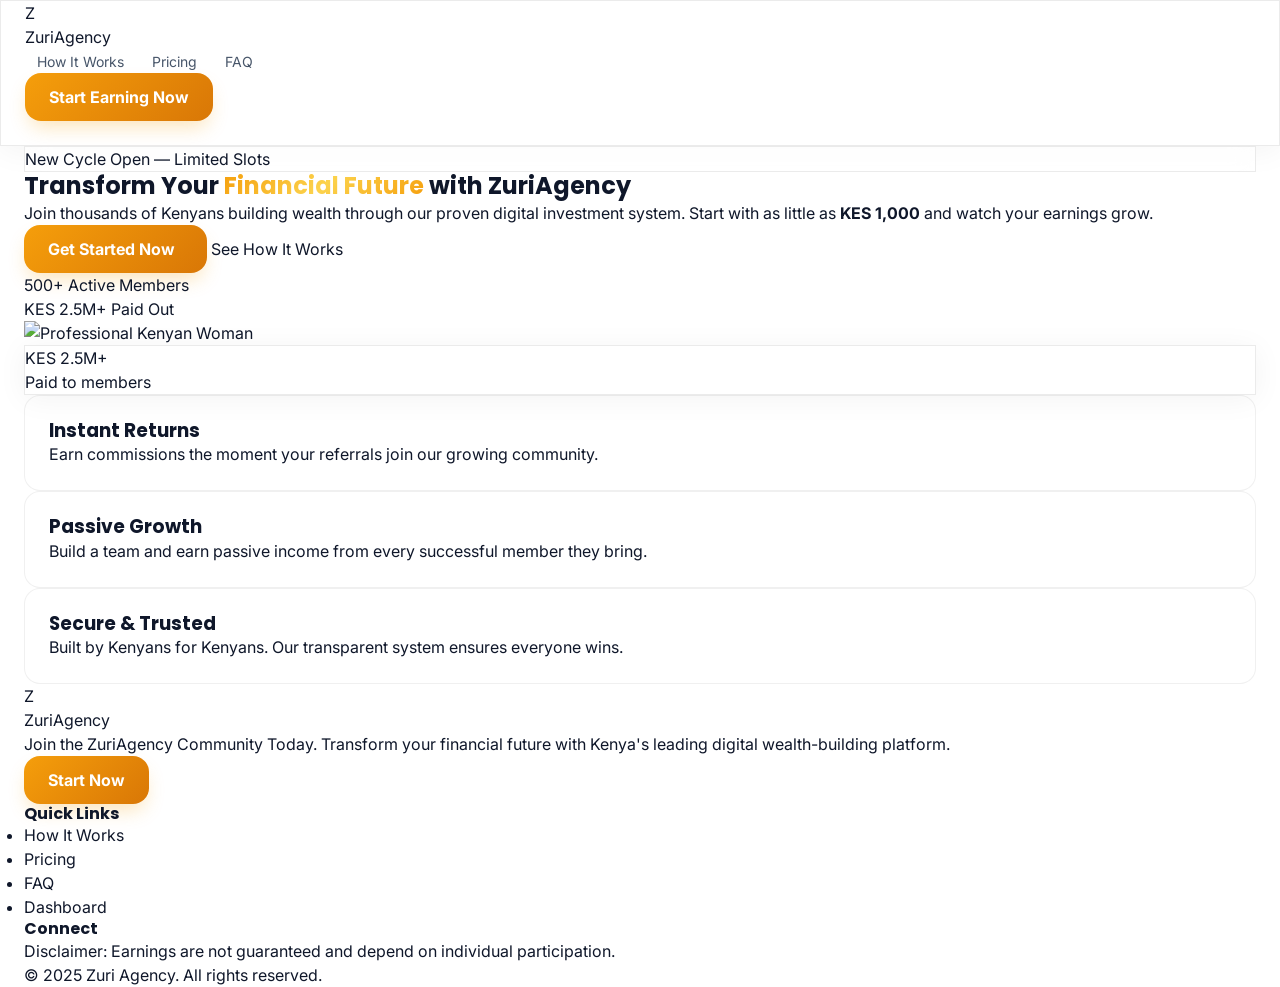
==== commit a6d76b0d: "feat: unify CSS and JS architecture across all pages - Created master style.css and script.js for sh" ====
--- a/index.html
+++ b/index.html
@@ -1,5 +1,180 @@
 <!DOCTYPE html>
+<html lang="en" class="light">
+<head>
+    <meta charset="UTF-8">
+    <meta name="viewport" content="width=device-width, initial-scale=1.0">
+    <title>Zuri Agency — Transform Your Financial Future</title>
+    <meta name="description" content="Join thousands of Kenyans building wealth through our proven digital investment system. Start with as little as KES 1,000 and watch your earnings grow.">
+    <link rel="preconnect" href="https://fonts.googleapis.com">
+    <link rel="preconnect" href="https://fonts.gstatic.com" crossorigin>
+    <link href="https://fonts.googleapis.com/css2?family=Inter:wght@300;400;500;600;700;800&family=Poppins:wght@600;700;800&display=swap" rel="stylesheet">
+    <script src="https://cdn.tailwindcss.com"></script>
+    <link rel="stylesheet" href="style.css">
+    <script src="https://unpkg.com/lucide@latest"></script>
+    <script src="tailwind.config.js"></script>
+</head>
+<body class="bg-surface text-text-primary">
+    <!-- Header -->
+    <header class="sticky top-0 z-50 w-full glass shadow-lg shadow-black/5">
+        <div class="container flex items-center justify-between h-16 md:h-20">
+            <a href="index.html" class="flex items-center gap-2">
+                <div class="w-8 h-8 rounded-lg bg-gradient-to-br from-brand to-brand-dark flex items-center justify-center text-white font-bold">Z</div>
+                <span class="font-bold text-lg md:text-xl">Zuri<span class="text-brand">Agency</span></span>
+            </a>
 
-<html class="light" data-source-loc="app/root.tsx:68:5" lang="en"><head data-source-loc="app/root.tsx:69:7"><meta content="text/html; charset=utf-8" http-equiv="Content-Type"/><meta content="width=device-width, initial-scale=1" data-source-loc="app/root.tsx:71:9" name="viewport"/><link href="https://fonts.googleapis.com/" rel="preconnect"/><link crossorigin="anonymous" href="https://fonts.gstatic.com/" rel="preconnect"/><link href="./Zuri Agency_files/ba9ace0b-d83b-4787-b540-c731e93b7e64(1).png" rel="icon" type="image/png"/><link href="./Zuri Agency_files/css2" rel="stylesheet"/>
-<script src="./Zuri Agency_files/array.full.js.download"></script><title>Zuri Agency — Transform Your Financial Future</title><meta content="Join thousands of Kenyans building wealth through our proven digital investment system. Start with as little as KES 1,000 and watch your earnings grow." name="description"/><script async="" defer="" id="cf-turnstile-script" src="./Zuri Agency_files/api.js.download"></script><link href="style.css" rel="stylesheet"/></head><body cz-shortcut-listen="true" data-source-loc="app/root.tsx:81:7"><!--$--><!--$--><!--/$--><!--/$--><div class="flex min-h-screen flex-col bg-surface text-text-primary" data-source-loc="app/root.tsx:116:5"><header class="sticky top-0 z-50 w-full transition-all duration-500 glass shadow-lg shadow-black/10" data-source-loc="app/components/Header.tsx:28:5"><div class="container flex items-center justify-between h-16 md:h-20" data-source-loc="app/components/Header.tsx:35:7"><a class="shrink-0" data-discover="true" href="//"><img alt="Zuri Agency" class="h-8 md:h-10 w-auto" data-source-loc="app/components/Header.tsx:38:11" src="./Zuri Agency_files/ba9ace0b-d83b-4787-b540-c731e93b7e64.png"/></a><nav class="hidden md:flex items-center gap-1" data-source-loc="app/components/Header.tsx:46:9"><a class="text-text-secondary hover:text-text-primary text-sm font-medium tracking-wide px-3 py-2 rounded-lg hover:bg-surface-alt transition-all duration-200" data-discover="true" href="//how-it-works">How It Works</a><a class="text-text-secondary hover:text-text-primary text-sm font-medium tracking-wide px-3 py-2 rounded-lg hover:bg-surface-alt transition-all duration-200" data-discover="true" href="//success-stories">Success Stories</a><a class="text-text-secondary hover:text-text-primary text-sm font-medium tracking-wide px-3 py-2 rounded-lg hover:bg-surface-alt transition-all duration-200" data-discover="true" href="//pricing">Pricing</a><a class="text-text-secondary hover:text-text-primary text-sm font-medium tracking-wide px-3 py-2 rounded-lg hover:bg-surface-alt transition-all duration-200" data-discover="true" href="//faq">FAQ</a><div class="w-px h-5 bg-border-subtle mx-2" data-source-loc="app/components/Header.tsx:56:11"></div><a class="inline-flex items-center gap-2 bg-gradient-to-r from-brand to-brand-dark hover:from-brand-light hover:to-brand text-white font-bold text-sm px-6 py-2.5 rounded-xl transition-all duration-300 hover:scale-105 hover:shadow-[0_0_30px_rgba(245,158,11,0.3)]" data-discover="true" href="//get-started">Start Earning Now<span class="text-base leading-none" data-source-loc="app/components/Header.tsx:62:13">→</span></a><button aria-label="Toggle theme" class="ml-2 p-2 rounded-lg text-text-secondary hover:text-text-primary hover:bg-surface-alt transition-all duration-200" data-source-loc="app/components/Header.tsx:66:11"><svg aria-hidden="true" class="lucide lucide-moon w-4 h-4" fill="none" height="24" stroke="currentColor" stroke-linecap="round" stroke-linejoin="round" stroke-width="2" viewbox="0 0 24 24" width="24" xmlns="http://www.w3.org/2000/svg"><path d="M20.985 12.486a9 9 0 1 1-9.473-9.472c.405-.022.617.46.402.803a6 6 0 0 0 8.268 8.268c.344-.215.825-.004.803.401"></path></svg></button></nav><div class="flex items-center gap-1 md:hidden" data-source-loc="app/components/Header.tsx:80:9"><button aria-label="Toggle theme" class="p-1.5 rounded-lg text-text-secondary hover:text-text-primary transition-colors" data-source-loc="app/components/Header.tsx:81:11"><svg aria-hidden="true" class="lucide lucide-moon w-4 h-4" fill="none" height="24" stroke="currentColor" stroke-linecap="round" stroke-linejoin="round" stroke-width="2" viewbox="0 0 24 24" width="24" xmlns="http://www.w3.org/2000/svg"><path d="M20.985 12.486a9 9 0 1 1-9.473-9.472c.405-.022.617.46.402.803a6 6 0 0 0 8.268 8.268c.344-.215.825-.004.803.401"></path></svg></button><button aria-label="Toggle menu" class="text-text-secondary hover:text-text-primary p-1.5 rounded-lg hover:bg-surface-alt transition-colors" data-source-loc="app/components/Header.tsx:92:11"><svg aria-hidden="true" class="lucide lucide-menu w-5 h-5" fill="none" height="24" stroke="currentColor" stroke-linecap="round" stroke-linejoin="round" stroke-width="2" viewbox="0 0 24 24" width="24" xmlns="http://www.w3.org/2000/svg"><path d="M4 5h16"></path><path d="M4 12h16"></path><path d="M4 19h16"></path></svg></button></div></div></header><main class="flex-1" data-source-loc="app/root.tsx:119:7"><div class="bg-surface" data-source-loc="app/routes/_index.tsx:16:5"><section class="relative min-h-[85vh] flex items-center overflow-hidden" data-source-loc="app/routes/_index.tsx:20:7"><div class="absolute inset-0 pointer-events-none" data-source-loc="app/routes/_index.tsx:22:9"><div class="absolute top-0 right-0 w-[600px] h-[600px] bg-brand/5 rounded-full blur-[120px] translate-x-1/3 -translate-y-1/4" data-source-loc="app/routes/_index.tsx:23:11"></div><div class="absolute bottom-0 left-0 w-[500px] h-[500px] bg-accent-blue/8 rounded-full blur-[100px] -translate-x-1/3 translate-y-1/4" data-source-loc="app/routes/_index.tsx:24:11"></div><div class="absolute top-1/2 left-1/2 -translate-x-1/2 -translate-y-1/2 w-[800px] h-[800px] bg-gradient-to-br from-brand/3 via-transparent to-accent-blue/3 rounded-full blur-[150px]" data-source-loc="app/routes/_index.tsx:25:11"></div></div><div class="absolute inset-0 opacity-[0.03] pointer-events-none" data-source-loc="app/routes/_index.tsx:29:9" style="background-image: linear-gradient(var(--text-muted) 1px, transparent 1px), linear-gradient(90deg, var(--text-muted) 1px, transparent 1px); background-size: 60px 60px;"></div><div class="container relative z-10 py-16 md:py-20" data-source-loc="app/routes/_index.tsx:37:9"><div class="grid lg:grid-cols-2 gap-12 lg:gap-16 items-center" data-source-loc="app/routes/_index.tsx:38:11"><div class="animate-fade-in-up" data-source-loc="app/routes/_index.tsx:40:13"><div class="inline-flex items-center gap-2 glass-light rounded-full px-4 py-1.5 mb-6" data-source-loc="app/routes/_index.tsx:42:15"><span class="relative flex h-2.5 w-2.5" data-source-loc="app/routes/_index.tsx:43:17"><span class="animate-ping absolute inline-flex h-full w-full rounded-full bg-brand opacity-75" data-source-loc="app/routes/_index.tsx:44:19"></span><span class="relative inline-flex rounded-full h-2.5 w-2.5 bg-brand" data-source-loc="app/routes/_index.tsx:45:19"></span></span><span class="text-brand text-xs font-semibold tracking-wide uppercase" data-source-loc="app/routes/_index.tsx:47:17">New Cycle Open — Limited Slots</span></div><h1 class="text-3xl sm:text-4xl md:text-5xl lg:text-6xl font-extrabold text-text-primary leading-[1.08] mb-5" data-source-loc="app/routes/_index.tsx:52:15">Transform Your <span class="text-gradient" data-source-loc="app/routes/_index.tsx:54:17">Financial Future</span> with ZuriAgency</h1><p class="text-text-secondary text-base md:text-lg max-w-xl mb-7 leading-relaxed" data-source-loc="app/routes/_index.tsx:60:15">Join thousands of Kenyans building wealth through our proven digital investment system. Start with as little as <strong class="text-text-primary font-semibold" data-source-loc="app/routes/_index.tsx:63:17">KES 1,000</strong> and watch your earnings grow.</p><div class="flex flex-col sm:flex-row gap-4 mb-10" data-source-loc="app/routes/_index.tsx:68:15"><a class="inline-flex items-center justify-center gap-2 bg-gradient-to-r from-brand to-brand-dark hover:from-brand-light hover:to-brand text-white font-bold text-sm px-6 py-3 rounded-xl transition-all duration-300 hover:scale-[1.03] hover:shadow-[0_0_50px_rgba(245,158,11,0.25)] group" data-discover="true" href="//get-started">Get Started Now<svg aria-hidden="true" class="lucide lucide-arrow-right w-4 h-4 group-hover:translate-x-1 transition-transform" fill="none" height="24" stroke="currentColor" stroke-linecap="round" stroke-linejoin="round" stroke-width="2" viewbox="0 0 24 24" width="24" xmlns="http://www.w3.org/2000/svg"><path d="M5 12h14"></path><path d="m12 5 7 7-7 7"></path></svg></a><a class="inline-flex items-center justify-center gap-2 text-text-secondary hover:text-text-primary font-semibold text-xs px-5 py-3 rounded-xl border border-border-subtle hover:border-text-muted hover:bg-surface-alt transition-all duration-300" data-discover="true" href="//how-it-works">See How It Works</a></div><p class="text-text-muted text-xs mb-8" data-source-loc="app/routes/_index.tsx:84:15">Free KES 500 sigu when you join today</p><div class="flex flex-wrap items-center gap-6" data-source-loc="app/routes/_index.tsx:89:15"><div class="flex items-center gap-2.5 text-text-secondary" data-source-loc="app/routes/_index.tsx:95:19"><div class="w-8 h-8 rounded-lg bg-surface-alt flex items-center justify-center" data-source-loc="app/routes/_index.tsx:96:21"><svg aria-hidden="true" class="lucide lucide-users w-4 h-4 text-brand" fill="none" height="24" stroke="currentColor" stroke-linecap="round" stroke-linejoin="round" stroke-width="2" viewbox="0 0 24 24" width="24" xmlns="http://www.w3.org/2000/svg"><path d="M16 21v-2a4 4 0 0 0-4-4H6a4 4 0 0 0-4 4v2"></path><path d="M16 3.128a4 4 0 0 1 0 7.744"></path><path d="M22 21v-2a4 4 0 0 0-3-3.87"></path><circle cx="9" cy="7" r="4"></circle></svg></div><span class="text-xs font-semibold" data-source-loc="app/routes/_index.tsx:99:21">500+ Active Members</span></div><div class="flex items-center gap-2.5 text-text-secondary" data-source-loc="app/routes/_index.tsx:95:19"><div class="w-8 h-8 rounded-lg bg-surface-alt flex items-center justify-center" data-source-loc="app/routes/_index.tsx:96:21"><svg aria-hidden="true" class="lucide lucide-wallet w-4 h-4 text-brand" fill="none" height="24" stroke="currentColor" stroke-linecap="round" stroke-linejoin="round" stroke-width="2" viewbox="0 0 24 24" width="24" xmlns="http://www.w3.org/2000/svg"><path d="M19 7V4a1 1 0 0 0-1-1H5a2 2 0 0 0 0 4h15a1 1 0 0 1 1 1v4h-3a2 2 0 0 0 0 4h3a1 1 0 0 0 1-1v-2a1 1 0 0 0-1-1"></path><path d="M3 5v14a2 2 0 0 0 2 2h15a1 1 0 0 0 1-1v-4"></path></svg></div><span class="text-xs font-semibold" data-source-loc="app/routes/_index.tsx:99:21">KES 2.5M+ Paid Out</span></div><div class="flex items-center gap-2.5 text-text-secondary" data-source-loc="app/routes/_index.tsx:95:19"><div class="w-8 h-8 rounded-lg bg-surface-alt flex items-center justify-center" data-source-loc="app/routes/_index.tsx:96:21"><svg aria-hidden="true" class="lucide lucide-shield w-4 h-4 text-brand" fill="none" height="24" stroke="currentColor" stroke-linecap="round" stroke-linejoin="round" stroke-width="2" viewbox="0 0 24 24" width="24" xmlns="http://www.w3.org/2000/svg"><path d="M20 13c0 5-3.5 7.5-7.66 8.95a1 1 0 0 1-.67-.01C7.5 20.5 4 18 4 13V6a1 1 0 0 1 1-1c2 0 4.5-1.2 6.24-2.72a1.17 1.17 0 0 1 1.52 0C14.51 3.81 17 5 19 5a1 1 0 0 1 1 1z"></path></svg></div><span class="text-xs font-semibold" data-source-loc="app/routes/_index.tsx:99:21">Secure Platform</span></div></div></div><div class="relative hidden lg:block" data-source-loc="app/routes/_index.tsx:106:13"><div class="relative rounded-2xl overflow-hidden ring-1 ring-border-subtle shadow-2xl shadow-black/10" data-source-loc="app/routes/_index.tsx:107:15"><img alt="Confident Kenyan business professional" class="w-full h-auto object-cover aspect-[4/5]" data-source-loc="app/components/LandingsiteImage.tsx:26:5" decoding="sync" loading="eager" sizes="(max-width: 480px) 480px, (max-width: 768px) 768px, (max-width: 1200px) 1200px, 1920px" src="./Zuri Agency_files/1349118691.jpg" srcset="https://assets.ls-assets.com/provider/istock/1349118691.jpg?w=480 480w, https://assets.ls-assets.com/provider/istock/1349118691.jpg?w=768 768w, https://assets.ls-assets.com/provider/istock/1349118691.jpg?w=1200 1200w, https://assets.ls-assets.com/provider/istock/1349118691.jpg?w=1920 1920w"/><div class="absolute inset-0 bg-gradient-to-t from-surface via-surface/20 to-transparent" data-source-loc="app/routes/_index.tsx:114:17"></div></div><div class="absolute -bottom-4 -left-4 glass rounded-2xl px-5 py-3.5 shadow-xl" data-source-loc="app/routes/_index.tsx:117:15"><p class="text-brand font-extrabold text-xl leading-none" data-source-loc="app/routes/_index.tsx:118:17">KES 2.5M+</p><p class="text-text-secondary text-xs mt-1" data-source-loc="app/routes/_index.tsx:119:17">Paid to members</p></div><div class="absolute -top-3 -right-3 glass rounded-xl px-4 py-2.5 shadow-xl flex items-center gap-2" data-source-loc="app/routes/_index.tsx:121:15"><div class="flex -space-x-1.5" data-source-loc="app/routes/_index.tsx:122:17"><div class="w-6 h-6 rounded-full bg-gradient-to-br from-brand to-amber-400 ring-2 ring-surface" data-source-loc="app/routes/_index.tsx:124:21"></div><div class="w-6 h-6 rounded-full bg-gradient-to-br from-accent-blue to-blue-500 ring-2 ring-surface" data-source-loc="app/routes/_index.tsx:124:21"></div><div class="w-6 h-6 rounded-full bg-gradient-to-br from-emerald-400 to-green-500 ring-2 ring-surface" data-source-loc="app/routes/_index.tsx:124:21"></div></div><span class="text-text-secondary text-xs font-semibold" data-source-loc="app/routes/_index.tsx:127:17">+500 members</span></div></div></div></div><div class="absolute bottom-0 left-0 right-0 h-32 bg-gradient-to-t from-surface to-transparent pointer-events-none" data-source-loc="app/routes/_index.tsx:134:9"></div></section><section class="relative py-16 md:py-20" data-source-loc="app/routes/_index.tsx:140:7"><div class="container" data-source-loc="app/routes/_index.tsx:141:9"><div class="grid lg:grid-cols-2 gap-12 lg:gap-16 items-center" data-source-loc="app/routes/_index.tsx:142:11"><div data-source-loc="app/routes/_index.tsx:143:13"><span class="inline-flex items-center gap-2 text-brand text-xs font-bold uppercase tracking-widest mb-5" data-source-loc="app/routes/_index.tsx:144:15"><span class="w-8 h-px bg-brand/40" data-source-loc="app/routes/_index.tsx:145:17"></span>The Problem</span><h2 class="text-2xl sm:text-3xl md:text-4xl font-extrabold text-text-primary leading-tight mb-5" data-source-loc="app/routes/_index.tsx:148:15">Still Stuck in the <span class="text-gradient" data-source-loc="app/routes/_index.tsx:150:17">Rat Race?</span></h2><div class="space-y-4 text-text-secondary text-base leading-relaxed" data-source-loc="app/routes/_index.tsx:152:15"><p data-source-loc="app/routes/_index.tsx:153:17">Your salary isn't growing fast enough. Rent keeps climbing. School fees are due. And every time you check your M-Pesa balance, that sinking feeling hits.</p><p data-source-loc="app/routes/_index.tsx:158:17">Banks offer a <strong class="text-text-primary" data-source-loc="app/routes/_index.tsx:160:19">pathetic 5% interest</strong> per year. Sacco dividends barely cover transport. Meanwhile, your friends are buying cars, building houses, and living life.</p><p class="text-text-primary font-semibold text-lg" data-source-loc="app/routes/_index.tsx:164:17">The system is rigged. Unless you know where to put your money.</p></div></div><div class="space-y-3" data-source-loc="app/routes/_index.tsx:171:13"><div class="glass-light rounded-2xl p-5 flex items-center gap-4 border border-red-500/10" data-source-loc="app/routes/_index.tsx:172:15"><div class="w-12 h-12 rounded-xl bg-red-500/10 flex items-center justify-center shrink-0 text-2xl" data-source-loc="app/routes/_index.tsx:173:17">🏦</div><div data-source-loc="app/routes/_index.tsx:176:17"><p class="text-xs font-bold uppercase tracking-wider text-red-400 mb-0.5" data-source-loc="app/routes/_index.tsx:177:19">Traditional Savings</p><p class="text-xl font-extrabold text-red-300" data-source-loc="app/routes/_index.tsx:178:19">~5% p.a.</p><p class="text-xs text-text-muted" data-source-loc="app/routes/_index.tsx:179:19">Barely keeps up with inflation</p></div></div><div class="flex items-center gap-3 px-3" data-source-loc="app/routes/_index.tsx:183:15"><div class="flex-1 h-px bg-border-subtle" data-source-loc="app/routes/_index.tsx:184:17"></div><span class="text-[10px] font-bold text-text-muted uppercase tracking-widest" data-source-loc="app/routes/_index.tsx:185:17">VS</span><div class="flex-1 h-px bg-border-subtle" data-source-loc="app/routes/_index.tsx:186:17"></div></div><div class="glass rounded-2xl p-5 flex items-center gap-4 border border-brand/20 bg-brand/5" data-source-loc="app/routes/_index.tsx:189:15"><div class="w-12 h-12 rounded-xl bg-brand/15 flex items-center justify-center shrink-0" data-source-loc="app/routes/_index.tsx:190:17"><img alt="" class="w-7 h-7 object-contain" data-source-loc="app/routes/_index.tsx:191:19" src="./Zuri Agency_files/ba9ace0b-d83b-4787-b540-c731e93b7e64(1).png"/></div><div data-source-loc="app/routes/_index.tsx:197:17"><p class="text-xs font-bold uppercase tracking-wider text-brand mb-0.5" data-source-loc="app/routes/_index.tsx:198:19">ZuriAgency</p><p class="text-xl font-extrabold text-text-primary" data-source-loc="app/routes/_index.tsx:199:19">KES 350 <span class="text-sm font-normal text-text-secondary" data-source-loc="app/routes/_index.tsx:200:29">per referral</span></p><p class="text-xs text-text-secondary" data-source-loc="app/routes/_index.tsx:202:19">Plus passive upline income</p></div></div><div class="flex items-end gap-1 h-10 px-2 pt-2" data-source-loc="app/routes/_index.tsx:207:15"><div class="flex-1 rounded-t-sm" data-source-loc="app/routes/_index.tsx:209:19" style="height: 20%; background: linear-gradient(to top, rgb(245, 158, 11), rgb(252, 211, 77));"></div><div class="flex-1 rounded-t-sm" data-source-loc="app/routes/_index.tsx:209:19" style="height: 35%; background: linear-gradient(to top, rgb(245, 158, 11), rgb(252, 211, 77));"></div><div class="flex-1 rounded-t-sm" data-source-loc="app/routes/_index.tsx:209:19" style="height: 25%; background: linear-gradient(to top, rgb(245, 158, 11), rgb(252, 211, 77));"></div><div class="flex-1 rounded-t-sm" data-source-loc="app/routes/_index.tsx:209:19" style="height: 50%; background: linear-gradient(to top, rgb(245, 158, 11), rgb(252, 211, 77));"></div><div class="flex-1 rounded-t-sm" data-source-loc="app/routes/_index.tsx:209:19" style="height: 40%; background: linear-gradient(to top, rgb(245, 158, 11), rgb(252, 211, 77));"></div><div class="flex-1 rounded-t-sm" data-source-loc="app/routes/_index.tsx:209:19" style="height: 65%; background: linear-gradient(to top, rgb(245, 158, 11), rgb(252, 211, 77));"></div><div class="flex-1 rounded-t-sm" data-source-loc="app/routes/_index.tsx:209:19" style="height: 55%; background: linear-gradient(to top, rgb(245, 158, 11), rgb(252, 211, 77));"></div><div class="flex-1 rounded-t-sm" data-source-loc="app/routes/_index.tsx:209:19" style="height: 85%; background: linear-gradient(to top, rgb(245, 158, 11), rgb(252, 211, 77));"></div><div class="flex-1 rounded-t-sm" data-source-loc="app/routes/_index.tsx:209:19" style="height: 70%; background: linear-gradient(to top, rgb(245, 158, 11), rgb(252, 211, 77));"></div></div></div></div></div></section><section class="relative py-16 md:py-20 bg-surface-alt" data-source-loc="app/routes/_index.tsx:227:7"><div class="absolute top-0 left-1/2 -translate-x-1/2 w-[500px] h-[500px] bg-accent-blue/5 rounded-full blur-[100px] pointer-events-none" data-source-loc="app/routes/_index.tsx:228:9"></div><div class="container relative z-10" data-source-loc="app/routes/_index.tsx:230:9"><div class="max-w-3xl mx-auto text-center mb-14" data-source-loc="app/routes/_index.tsx:231:11"><span class="inline-flex items-center gap-2 text-brand text-xs font-bold uppercase tracking-widest mb-5" data-source-loc="app/routes/_index.tsx:232:13"><span class="w-8 h-px bg-brand/40" data-source-loc="app/routes/_index.tsx:233:15"></span>The Solution</span><h2 class="text-2xl sm:text-3xl md:text-4xl font-extrabold text-text-primary leading-tight mb-4" data-source-loc="app/routes/_index.tsx:236:13">Earn While You <span class="text-gradient" data-source-loc="app/routes/_index.tsx:238:15">Sleep</span></h2><p class="text-text-secondary text-base max-w-2xl mx-auto leading-relaxed" data-source-loc="app/routes/_index.tsx:240:13">ZuriAgency is a digital community of go-getters who understand wealth doesn't come from working harder—it comes from working smarter. No jargon. No hidden fees. Just a clear path to freedom.</p></div><div class="grid md:grid-cols-3 gap-6 max-w-4xl mx-auto" data-source-loc="app/routes/_index.tsx:248:11"><div class="relative group" data-source-loc="app/routes/_index.tsx:254:15"><div class="hidden md:block absolute top-10 left-[60%] w-[80%] h-px bg-gradient-to-r from-brand/20 to-transparent z-0" data-source-loc="app/routes/_index.tsx:256:19"></div><div class="relative z-10 glass rounded-2xl p-7 text-center hover:border-brand/20 transition-all duration-500 group-hover:-translate-y-1" data-source-loc="app/routes/_index.tsx:258:17"><div class="w-14 h-14 mx-auto mb-5 rounded-2xl bg-gradient-to-br from-brand to-amber-400 flex items-center justify-center text-white text-lg font-extrabold shadow-lg shadow-black/10" data-source-loc="app/routes/_index.tsx:259:19">01</div><h3 class="text-lg font-bold text-text-primary mb-2" data-source-loc="app/routes/_index.tsx:262:19">Register</h3><p class="text-text-secondary text-sm leading-relaxed" data-source-loc="app/routes/_index.tsx:263:19">Create your account in under 2 minutes. Fast, simple, secure.</p></div></div><div class="relative group" data-source-loc="app/routes/_index.tsx:254:15"><div class="hidden md:block absolute top-10 left-[60%] w-[80%] h-px bg-gradient-to-r from-brand/20 to-transparent z-0" data-source-loc="app/routes/_index.tsx:256:19"></div><div class="relative z-10 glass rounded-2xl p-7 text-center hover:border-brand/20 transition-all duration-500 group-hover:-translate-y-1" data-source-loc="app/routes/_index.tsx:258:17"><div class="w-14 h-14 mx-auto mb-5 rounded-2xl bg-gradient-to-br from-accent-blue to-blue-400 flex items-center justify-center text-white text-lg font-extrabold shadow-lg shadow-black/10" data-source-loc="app/routes/_index.tsx:259:19">02</div><h3 class="text-lg font-bold text-text-primary mb-2" data-source-loc="app/routes/_index.tsx:262:19">Activate</h3><p class="text-text-secondary text-sm leading-relaxed" data-source-loc="app/routes/_index.tsx:263:19">Make your first activation of KES 1,000 and unlock earning power.</p></div></div><div class="relative group" data-source-loc="app/routes/_index.tsx:254:15"><div class="relative z-10 glass rounded-2xl p-7 text-center hover:border-brand/20 transition-all duration-500 group-hover:-translate-y-1" data-source-loc="app/routes/_index.tsx:258:17"><div class="w-14 h-14 mx-auto mb-5 rounded-2xl bg-gradient-to-br from-brand-dark to-amber-500 flex items-center justify-center text-white text-lg font-extrabold shadow-lg shadow-black/10" data-source-loc="app/routes/_index.tsx:259:19">03</div><h3 class="text-lg font-bold text-text-primary mb-2" data-source-loc="app/routes/_index.tsx:262:19">Earn</h3><p class="text-text-secondary text-sm leading-relaxed" data-source-loc="app/routes/_index.tsx:263:19">Receive returns and build your network for passive income.</p></div></div></div></div></section><section class="relative py-16 md:py-20 overflow-hidden" data-source-loc="app/routes/_index.tsx:274:7"><div class="absolute top-0 right-0 w-[400px] h-[400px] bg-brand/5 rounded-full blur-[100px] pointer-events-none" data-source-loc="app/routes/_index.tsx:275:9"></div><div class="container relative z-10" data-source-loc="app/routes/_index.tsx:277:9"><div class="max-w-3xl mx-auto text-center mb-14" data-source-loc="app/routes/_index.tsx:278:11"><span class="inline-flex items-center gap-2 text-brand text-xs font-bold uppercase tracking-widest mb-5" data-source-loc="app/routes/_index.tsx:279:13"><span class="w-8 h-px bg-brand/40" data-source-loc="app/routes/_index.tsx:280:15"></span>How It Works</span><h2 class="text-2xl sm:text-3xl md:text-4xl font-extrabold text-text-primary leading-tight mb-4" data-source-loc="app/routes/_index.tsx:283:13">The ZuriAgency <span class="text-gradient" data-source-loc="app/routes/_index.tsx:285:15">System</span></h2><p class="text-text-secondary text-base" data-source-loc="app/routes/_index.tsx:287:13">Here's the beauty of our system: everyone wins when you take action.</p></div><div class="max-w-2xl mx-auto mb-14 glass rounded-2xl overflow-hidden" data-source-loc="app/routes/_index.tsx:293:11"><div class="grid grid-cols-3 gap-4 px-6 py-4 border-b border-border-subtle bg-surface-alt/50" data-source-loc="app/routes/_index.tsx:294:13"><p class="text-xs font-bold uppercase tracking-wider text-brand" data-source-loc="app/routes/_index.tsx:296:17">Level</p><p class="text-xs font-bold uppercase tracking-wider text-brand" data-source-loc="app/routes/_index.tsx:296:17">Position</p><p class="text-xs font-bold uppercase tracking-wider text-brand" data-source-loc="app/routes/_index.tsx:296:17">Reward</p></div><div class="grid grid-cols-3 gap-4 px-6 py-4 border-b border-border-subtle hover:bg-surface-alt/50 transition-colors" data-source-loc="app/routes/_index.tsx:304:15"><p class="text-text-primary font-semibold text-sm" data-source-loc="app/routes/_index.tsx:308:17">You</p><p class="text-text-secondary text-sm" data-source-loc="app/routes/_index.tsx:309:17">New Member</p><p class="text-brand font-semibold text-sm" data-source-loc="app/routes/_index.tsx:310:17">Kes 500 sign up bonus</p></div><div class="grid grid-cols-3 gap-4 px-6 py-4 border-b border-border-subtle hover:bg-surface-alt/50 transition-colors" data-source-loc="app/routes/_index.tsx:304:15"><p class="text-text-primary font-semibold text-sm" data-source-loc="app/routes/_index.tsx:308:17">Direct Referral</p><p class="text-text-secondary text-sm" data-source-loc="app/routes/_index.tsx:309:17">Your Sponsor</p><p class="text-brand font-semibold text-sm" data-source-loc="app/routes/_index.tsx:310:17">Receives KES 350 instantly</p></div><div class="grid grid-cols-3 gap-4 px-6 py-4 hover:bg-surface-alt/50 transition-colors" data-source-loc="app/routes/_index.tsx:304:15"><p class="text-text-primary font-semibold text-sm" data-source-loc="app/routes/_index.tsx:308:17">Upline</p><p class="text-text-secondary text-sm" data-source-loc="app/routes/_index.tsx:309:17">Your Mentor</p><p class="text-brand font-semibold text-sm" data-source-loc="app/routes/_index.tsx:310:17">Receives KES 150 instantly</p></div></div><div class="grid sm:grid-cols-3 gap-4 max-w-3xl mx-auto" data-source-loc="app/routes/_index.tsx:316:11"><div class="glass rounded-xl p-5 text-center hover:border-brand/20 transition-all duration-300" data-source-loc="app/routes/_index.tsx:322:15"><div class="w-10 h-10 rounded-xl bg-brand/10 flex items-center justify-center mx-auto mb-3" data-source-loc="app/routes/_index.tsx:323:17"><svg aria-hidden="true" class="lucide lucide-zap w-5 h-5 text-brand" fill="none" height="24" stroke="currentColor" stroke-linecap="round" stroke-linejoin="round" stroke-width="2" viewbox="0 0 24 24" width="24" xmlns="http://www.w3.org/2000/svg"><path d="M4 14a1 1 0 0 1-.78-1.63l9.9-10.2a.5.5 0 0 1 .86.46l-1.92 6.02A1 1 0 0 0 13 10h7a1 1 0 0 1 .78 1.63l-9.9 10.2a.5.5 0 0 1-.86-.46l1.92-6.02A1 1 0 0 0 11 14z"></path></svg></div><h4 class="text-text-primary font-bold text-sm mb-1" data-source-loc="app/routes/_index.tsx:326:17">Instant Gratification</h4><p class="text-text-secondary text-xs" data-source-loc="app/routes/_index.tsx:327:17">KES 350 for every person you bring</p></div><div class="glass rounded-xl p-5 text-center hover:border-brand/20 transition-all duration-300" data-source-loc="app/routes/_index.tsx:322:15"><div class="w-10 h-10 rounded-xl bg-brand/10 flex items-center justify-center mx-auto mb-3" data-source-loc="app/routes/_index.tsx:323:17"><svg aria-hidden="true" class="lucide lucide-trending-up w-5 h-5 text-brand" fill="none" height="24" stroke="currentColor" stroke-linecap="round" stroke-linejoin="round" stroke-width="2" viewbox="0 0 24 24" width="24" xmlns="http://www.w3.org/2000/svg"><path d="M16 7h6v6"></path><path d="m22 7-8.5 8.5-5-5L2 17"></path></svg></div><h4 class="text-text-primary font-bold text-sm mb-1" data-source-loc="app/routes/_index.tsx:326:17">Passive Income</h4><p class="text-text-secondary text-xs" data-source-loc="app/routes/_index.tsx:327:17">KES 150 from everyone your team brings</p></div><div class="glass rounded-xl p-5 text-center hover:border-brand/20 transition-all duration-300" data-source-loc="app/routes/_index.tsx:322:15"><div class="w-10 h-10 rounded-xl bg-brand/10 flex items-center justify-center mx-auto mb-3" data-source-loc="app/routes/_index.tsx:323:17"><svg aria-hidden="true" class="lucide lucide-star w-5 h-5 text-brand" fill="none" height="24" stroke="currentColor" stroke-linecap="round" stroke-linejoin="round" stroke-width="2" viewbox="0 0 24 24" width="24" xmlns="http://www.w3.org/2000/svg"><path d="M11.525 2.295a.53.53 0 0 1 .95 0l2.31 4.679a2.123 2.123 0 0 0 1.595 1.16l5.166.756a.53.53 0 0 1 .294.904l-3.736 3.638a2.123 2.123 0 0 0-.611 1.878l.882 5.14a.53.53 0 0 1-.771.56l-4.618-2.428a2.122 2.122 0 0 0-1.973 0L6.396 21.01a.53.53 0 0 1-.77-.56l.881-5.139a2.122 2.122 0 0 0-.611-1.879L2.16 9.795a.53.53 0 0 1 .294-.906l5.165-.755a2.122 2.122 0 0 0 1.597-1.16z"></path></svg></div><h4 class="text-text-primary font-bold text-sm mb-1" data-source-loc="app/routes/_index.tsx:326:17">No Limits</h4><p class="text-text-secondary text-xs" data-source-loc="app/routes/_index.tsx:327:17">The more you grow, the more you earn</p></div></div><div class="text-center mt-8" data-source-loc="app/routes/_index.tsx:332:11"><a class="inline-flex items-center gap-2 text-brand hover:text-brand-light font-semibold text-sm transition-colors group" data-discover="true" href="//get-started">See the full breakdown<svg aria-hidden="true" class="lucide lucide-arrow-right w-4 h-4 group-hover:translate-x-1 transition-transform" fill="none" height="24" stroke="currentColor" stroke-linecap="round" stroke-linejoin="round" stroke-width="2" viewbox="0 0 24 24" width="24" xmlns="http://www.w3.org/2000/svg"><path d="M5 12h14"></path><path d="m12 5 7 7-7 7"></path></svg></a></div></div></section><section class="relative py-16 md:py-20 bg-surface-alt" data-source-loc="app/routes/_index.tsx:344:7"><div class="container" data-source-loc="app/routes/_index.tsx:345:9"><div class="max-w-3xl mx-auto text-center mb-14" data-source-loc="app/routes/_index.tsx:346:11"><span class="inline-flex items-center gap-2 text-brand text-xs font-bold uppercase tracking-widest mb-5" data-source-loc="app/routes/_index.tsx:347:13"><span class="w-8 h-px bg-brand/40" data-source-loc="app/routes/_index.tsx:348:15"></span>Testimonials</span><h2 class="text-2xl sm:text-3xl md:text-4xl font-extrabold text-text-primary leading-tight" data-source-loc="app/routes/_index.tsx:351:13">Real People, <span class="text-gradient" data-source-loc="app/routes/_index.tsx:353:15">Real Results</span></h2></div><div class="grid md:grid-cols-3 gap-5 max-w-5xl mx-auto" data-source-loc="app/routes/_index.tsx:357:11"><div class="glass rounded-2xl p-6 hover:border-brand/20 transition-all duration-500 hover:-translate-y-1 group" data-source-loc="app/routes/_index.tsx:381:15"><div class="flex gap-1 mb-4" data-source-loc="app/routes/_index.tsx:382:17"><svg class="w-4 h-4 text-brand fill-brand" data-source-loc="app/routes/_index.tsx:384:21" viewbox="0 0 20 20"><path d="M10 15l-5.878 3.09 1.123-6.545L.489 6.91l6.572-.955L10 0l2.939 5.955 6.572.955-4.756 4.635 1.123 6.545z" data-source-loc="app/routes/_index.tsx:385:23"></path></svg><svg class="w-4 h-4 text-brand fill-brand" data-source-loc="app/routes/_index.tsx:384:21" viewbox="0 0 20 20"><path d="M10 15l-5.878 3.09 1.123-6.545L.489 6.91l6.572-.955L10 0l2.939 5.955 6.572.955-4.756 4.635 1.123 6.545z" data-source-loc="app/routes/_index.tsx:385:23"></path></svg><svg class="w-4 h-4 text-brand fill-brand" data-source-loc="app/routes/_index.tsx:384:21" viewbox="0 0 20 20"><path d="M10 15l-5.878 3.09 1.123-6.545L.489 6.91l6.572-.955L10 0l2.939 5.955 6.572.955-4.756 4.635 1.123 6.545z" data-source-loc="app/routes/_index.tsx:385:23"></path></svg><svg class="w-4 h-4 text-brand fill-brand" data-source-loc="app/routes/_index.tsx:384:21" viewbox="0 0 20 20"><path d="M10 15l-5.878 3.09 1.123-6.545L.489 6.91l6.572-.955L10 0l2.939 5.955 6.572.955-4.756 4.635 1.123 6.545z" data-source-loc="app/routes/_index.tsx:385:23"></path></svg><svg class="w-4 h-4 text-brand fill-brand" data-source-loc="app/routes/_index.tsx:384:21" viewbox="0 0 20 20"><path d="M10 15l-5.878 3.09 1.123-6.545L.489 6.91l6.572-.955L10 0l2.939 5.955 6.572.955-4.756 4.635 1.123 6.545z" data-source-loc="app/routes/_index.tsx:385:23"></path></svg></div><blockquote class="text-text-secondary text-sm leading-relaxed mb-5 italic" data-source-loc="app/routes/_index.tsx:389:17">“I was skeptical at first. But after referring just 5 friends, I had already made back my initial investment. Now I'm making KES 10,000+ per month passively.”</blockquote><div class="flex items-center gap-3 pt-4 border-t border-border-subtle" data-source-loc="app/routes/_index.tsx:392:17"><div class="w-10 h-10 rounded-xl bg-gradient-to-br from-brand to-amber-400 flex items-center justify-center text-white text-xs font-extrabold shadow-lg" data-source-loc="app/routes/_index.tsx:393:19">JM</div><div data-source-loc="app/routes/_index.tsx:396:19"><p class="text-text-primary font-bold text-sm" data-source-loc="app/routes/_index.tsx:397:21">James M.</p><p class="text-text-muted text-xs" data-source-loc="app/routes/_index.tsx:398:21">Nairobi</p></div></div></div><div class="glass rounded-2xl p-6 hover:border-brand/20 transition-all duration-500 hover:-translate-y-1 group" data-source-loc="app/routes/_index.tsx:381:15"><div class="flex gap-1 mb-4" data-source-loc="app/routes/_index.tsx:382:17"><svg class="w-4 h-4 text-brand fill-brand" data-source-loc="app/routes/_index.tsx:384:21" viewbox="0 0 20 20"><path d="M10 15l-5.878 3.09 1.123-6.545L.489 6.91l6.572-.955L10 0l2.939 5.955 6.572.955-4.756 4.635 1.123 6.545z" data-source-loc="app/routes/_index.tsx:385:23"></path></svg><svg class="w-4 h-4 text-brand fill-brand" data-source-loc="app/routes/_index.tsx:384:21" viewbox="0 0 20 20"><path d="M10 15l-5.878 3.09 1.123-6.545L.489 6.91l6.572-.955L10 0l2.939 5.955 6.572.955-4.756 4.635 1.123 6.545z" data-source-loc="app/routes/_index.tsx:385:23"></path></svg><svg class="w-4 h-4 text-brand fill-brand" data-source-loc="app/routes/_index.tsx:384:21" viewbox="0 0 20 20"><path d="M10 15l-5.878 3.09 1.123-6.545L.489 6.91l6.572-.955L10 0l2.939 5.955 6.572.955-4.756 4.635 1.123 6.545z" data-source-loc="app/routes/_index.tsx:385:23"></path></svg><svg class="w-4 h-4 text-brand fill-brand" data-source-loc="app/routes/_index.tsx:384:21" viewbox="0 0 20 20"><path d="M10 15l-5.878 3.09 1.123-6.545L.489 6.91l6.572-.955L10 0l2.939 5.955 6.572.955-4.756 4.635 1.123 6.545z" data-source-loc="app/routes/_index.tsx:385:23"></path></svg><svg class="w-4 h-4 text-brand fill-brand" data-source-loc="app/routes/_index.tsx:384:21" viewbox="0 0 20 20"><path d="M10 15l-5.878 3.09 1.123-6.545L.489 6.91l6.572-.955L10 0l2.939 5.955 6.572.955-4.756 4.635 1.123 6.545z" data-source-loc="app/routes/_index.tsx:385:23"></path></svg></div><blockquote class="text-text-secondary text-sm leading-relaxed mb-5 italic" data-source-loc="app/routes/_index.tsx:389:17">“ZuriAgency changed my life. I used the extra income to pay my daughter's school fees without stress. My only regret is not joining sooner.”</blockquote><div class="flex items-center gap-3 pt-4 border-t border-border-subtle" data-source-loc="app/routes/_index.tsx:392:17"><div class="w-10 h-10 rounded-xl bg-gradient-to-br from-accent-blue to-blue-400 flex items-center justify-center text-white text-xs font-extrabold shadow-lg" data-source-loc="app/routes/_index.tsx:393:19">GW</div><div data-source-loc="app/routes/_index.tsx:396:19"><p class="text-text-primary font-bold text-sm" data-source-loc="app/routes/_index.tsx:397:21">Grace W.</p><p class="text-text-muted text-xs" data-source-loc="app/routes/_index.tsx:398:21">Mombasa</p></div></div></div><div class="glass rounded-2xl p-6 hover:border-brand/20 transition-all duration-500 hover:-translate-y-1 group" data-source-loc="app/routes/_index.tsx:381:15"><div class="flex gap-1 mb-4" data-source-loc="app/routes/_index.tsx:382:17"><svg class="w-4 h-4 text-brand fill-brand" data-source-loc="app/routes/_index.tsx:384:21" viewbox="0 0 20 20"><path d="M10 15l-5.878 3.09 1.123-6.545L.489 6.91l6.572-.955L10 0l2.939 5.955 6.572.955-4.756 4.635 1.123 6.545z" data-source-loc="app/routes/_index.tsx:385:23"></path></svg><svg class="w-4 h-4 text-brand fill-brand" data-source-loc="app/routes/_index.tsx:384:21" viewbox="0 0 20 20"><path d="M10 15l-5.878 3.09 1.123-6.545L.489 6.91l6.572-.955L10 0l2.939 5.955 6.572.955-4.756 4.635 1.123 6.545z" data-source-loc="app/routes/_index.tsx:385:23"></path></svg><svg class="w-4 h-4 text-brand fill-brand" data-source-loc="app/routes/_index.tsx:384:21" viewbox="0 0 20 20"><path d="M10 15l-5.878 3.09 1.123-6.545L.489 6.91l6.572-.955L10 0l2.939 5.955 6.572.955-4.756 4.635 1.123 6.545z" data-source-loc="app/routes/_index.tsx:385:23"></path></svg><svg class="w-4 h-4 text-brand fill-brand" data-source-loc="app/routes/_index.tsx:384:21" viewbox="0 0 20 20"><path d="M10 15l-5.878 3.09 1.123-6.545L.489 6.91l6.572-.955L10 0l2.939 5.955 6.572.955-4.756 4.635 1.123 6.545z" data-source-loc="app/routes/_index.tsx:385:23"></path></svg><svg class="w-4 h-4 text-brand fill-brand" data-source-loc="app/routes/_index.tsx:384:21" viewbox="0 0 20 20"><path d="M10 15l-5.878 3.09 1.123-6.545L.489 6.91l6.572-.955L10 0l2.939 5.955 6.572.955-4.756 4.635 1.123 6.545z" data-source-loc="app/routes/_index.tsx:385:23"></path></svg></div><blockquote class="text-text-secondary text-sm leading-relaxed mb-5 italic" data-source-loc="app/routes/_index.tsx:389:17">“The system is so simple even my grandmother understood it. I've referred 20 people and the money keeps flowing. Best decision I've made this year.”</blockquote><div class="flex items-center gap-3 pt-4 border-t border-border-subtle" data-source-loc="app/routes/_index.tsx:392:17"><div class="w-10 h-10 rounded-xl bg-gradient-to-br from-brand-dark to-amber-600 flex items-center justify-center text-white text-xs font-extrabold shadow-lg" data-source-loc="app/routes/_index.tsx:393:19">PO</div><div data-source-loc="app/routes/_index.tsx:396:19"><p class="text-text-primary font-bold text-sm" data-source-loc="app/routes/_index.tsx:397:21">Peter O.</p><p class="text-text-muted text-xs" data-source-loc="app/routes/_index.tsx:398:21">Kisumu</p></div></div></div></div></div></section><section class="relative py-16 md:py-20" data-source-loc="app/routes/_index.tsx:410:7"><div class="container" data-source-loc="app/routes/_index.tsx:411:9"><div class="max-w-3xl mx-auto text-center mb-14" data-source-loc="app/routes/_index.tsx:412:11"><span class="inline-flex items-center gap-2 text-brand text-xs font-bold uppercase tracking-widest mb-5" data-source-loc="app/routes/_index.tsx:413:13"><span class="w-8 h-px bg-brand/40" data-source-loc="app/routes/_index.tsx:414:15"></span>Why ZuriAgency</span><h2 class="text-2xl sm:text-3xl md:text-4xl font-extrabold text-text-primary leading-tight" data-source-loc="app/routes/_index.tsx:417:13">Why Smart Kenyans Are <span class="text-gradient" data-source-loc="app/routes/_index.tsx:419:15">Choosing Us</span></h2></div><div class="grid sm:grid-cols-2 lg:grid-cols-3 gap-4 max-w-5xl mx-auto" data-source-loc="app/routes/_index.tsx:423:11"><div class="glass rounded-xl p-5 hover:border-brand/20 transition-all duration-300 group" data-source-loc="app/routes/_index.tsx:432:15"><div class="flex items-start gap-3" data-source-loc="app/routes/_index.tsx:433:17"><div class="w-5 h-5 rounded-md bg-brand/15 flex items-center justify-center shrink-0 mt-0.5 group-hover:bg-brand/25 transition-colors" data-source-loc="app/routes/_index.tsx:434:19"><svg aria-hidden="true" class="lucide lucide-circle-check w-3.5 h-3.5 text-brand" fill="none" height="24" stroke="currentColor" stroke-linecap="round" stroke-linejoin="round" stroke-width="2" viewbox="0 0 24 24" width="24" xmlns="http://www.w3.org/2000/svg"><circle cx="12" cy="12" r="10"></circle><path d="m9 12 2 2 4-4"></path></svg></div><div data-source-loc="app/routes/_index.tsx:437:19"><h4 class="text-text-primary font-bold text-sm mb-1.5" data-source-loc="app/routes/_index.tsx:438:21">Secure Platform</h4><p class="text-text-secondary text-xs leading-relaxed" data-source-loc="app/routes/_index.tsx:439:21">Your data and transactions are protected with enterprise-grade security.</p></div></div></div><div class="glass rounded-xl p-5 hover:border-brand/20 transition-all duration-300 group" data-source-loc="app/routes/_index.tsx:432:15"><div class="flex items-start gap-3" data-source-loc="app/routes/_index.tsx:433:17"><div class="w-5 h-5 rounded-md bg-brand/15 flex items-center justify-center shrink-0 mt-0.5 group-hover:bg-brand/25 transition-colors" data-source-loc="app/routes/_index.tsx:434:19"><svg aria-hidden="true" class="lucide lucide-circle-check w-3.5 h-3.5 text-brand" fill="none" height="24" stroke="currentColor" stroke-linecap="round" stroke-linejoin="round" stroke-width="2" viewbox="0 0 24 24" width="24" xmlns="http://www.w3.org/2000/svg"><circle cx="12" cy="12" r="10"></circle><path d="m9 12 2 2 4-4"></path></svg></div><div data-source-loc="app/routes/_index.tsx:437:19"><h4 class="text-text-primary font-bold text-sm mb-1.5" data-source-loc="app/routes/_index.tsx:438:21">Fast Payments</h4><p class="text-text-secondary text-xs leading-relaxed" data-source-loc="app/routes/_index.tsx:439:21">M-Pesa payouts within 24 hours of your earnings being confirmed.</p></div></div></div><div class="glass rounded-xl p-5 hover:border-brand/20 transition-all duration-300 group" data-source-loc="app/routes/_index.tsx:432:15"><div class="flex items-start gap-3" data-source-loc="app/routes/_index.tsx:433:17"><div class="w-5 h-5 rounded-md bg-brand/15 flex items-center justify-center shrink-0 mt-0.5 group-hover:bg-brand/25 transition-colors" data-source-loc="app/routes/_index.tsx:434:19"><svg aria-hidden="true" class="lucide lucide-circle-check w-3.5 h-3.5 text-brand" fill="none" height="24" stroke="currentColor" stroke-linecap="round" stroke-linejoin="round" stroke-width="2" viewbox="0 0 24 24" width="24" xmlns="http://www.w3.org/2000/svg"><circle cx="12" cy="12" r="10"></circle><path d="m9 12 2 2 4-4"></path></svg></div><div data-source-loc="app/routes/_index.tsx:437:19"><h4 class="text-text-primary font-bold text-sm mb-1.5" data-source-loc="app/routes/_index.tsx:438:21">Mobile-Friendly</h4><p class="text-text-secondary text-xs leading-relaxed" data-source-loc="app/routes/_index.tsx:439:21">Works on any phone, no app needed. Access your earnings anywhere.</p></div></div></div><div class="glass rounded-xl p-5 hover:border-brand/20 transition-all duration-300 group" data-source-loc="app/routes/_index.tsx:432:15"><div class="flex items-start gap-3" data-source-loc="app/routes/_index.tsx:433:17"><div class="w-5 h-5 rounded-md bg-brand/15 flex items-center justify-center shrink-0 mt-0.5 group-hover:bg-brand/25 transition-colors" data-source-loc="app/routes/_index.tsx:434:19"><svg aria-hidden="true" class="lucide lucide-circle-check w-3.5 h-3.5 text-brand" fill="none" height="24" stroke="currentColor" stroke-linecap="round" stroke-linejoin="round" stroke-width="2" viewbox="0 0 24 24" width="24" xmlns="http://www.w3.org/2000/svg"><circle cx="12" cy="12" r="10"></circle><path d="m9 12 2 2 4-4"></path></svg></div><div data-source-loc="app/routes/_index.tsx:437:19"><h4 class="text-text-primary font-bold text-sm mb-1.5" data-source-loc="app/routes/_index.tsx:438:21">24/7 Support</h4><p class="text-text-secondary text-xs leading-relaxed" data-source-loc="app/routes/_index.tsx:439:21">Our team is always available to help via WhatsApp and Telegram.</p></div></div></div><div class="glass rounded-xl p-5 hover:border-brand/20 transition-all duration-300 group" data-source-loc="app/routes/_index.tsx:432:15"><div class="flex items-start gap-3" data-source-loc="app/routes/_index.tsx:433:17"><div class="w-5 h-5 rounded-md bg-brand/15 flex items-center justify-center shrink-0 mt-0.5 group-hover:bg-brand/25 transition-colors" data-source-loc="app/routes/_index.tsx:434:19"><svg aria-hidden="true" class="lucide lucide-circle-check w-3.5 h-3.5 text-brand" fill="none" height="24" stroke="currentColor" stroke-linecap="round" stroke-linejoin="round" stroke-width="2" viewbox="0 0 24 24" width="24" xmlns="http://www.w3.org/2000/svg"><circle cx="12" cy="12" r="10"></circle><path d="m9 12 2 2 4-4"></path></svg></div><div data-source-loc="app/routes/_index.tsx:437:19"><h4 class="text-text-primary font-bold text-sm mb-1.5" data-source-loc="app/routes/_index.tsx:438:21">Transparent System</h4><p class="text-text-secondary text-xs leading-relaxed" data-source-loc="app/routes/_index.tsx:439:21">See exactly where your money goes with real-time tracking.</p></div></div></div><div class="glass rounded-xl p-5 hover:border-brand/20 transition-all duration-300 group" data-source-loc="app/routes/_index.tsx:432:15"><div class="flex items-start gap-3" data-source-loc="app/routes/_index.tsx:433:17"><div class="w-5 h-5 rounded-md bg-brand/15 flex items-center justify-center shrink-0 mt-0.5 group-hover:bg-brand/25 transition-colors" data-source-loc="app/routes/_index.tsx:434:19"><svg aria-hidden="true" class="lucide lucide-circle-check w-3.5 h-3.5 text-brand" fill="none" height="24" stroke="currentColor" stroke-linecap="round" stroke-linejoin="round" stroke-width="2" viewbox="0 0 24 24" width="24" xmlns="http://www.w3.org/2000/svg"><circle cx="12" cy="12" r="10"></circle><path d="m9 12 2 2 4-4"></path></svg></div><div data-source-loc="app/routes/_index.tsx:437:19"><h4 class="text-text-primary font-bold text-sm mb-1.5" data-source-loc="app/routes/_index.tsx:438:21">Community Driven</h4><p class="text-text-secondary text-xs leading-relaxed" data-source-loc="app/routes/_index.tsx:439:21">Thousands of members supporting each other toward financial freedom.</p></div></div></div></div></div></section><section class="relative py-16 md:py-20 bg-surface-alt" data-source-loc="app/routes/_index.tsx:451:7"><div class="container" data-source-loc="app/routes/_index.tsx:452:9"><div class="max-w-3xl mx-auto text-center mb-14" data-source-loc="app/routes/_index.tsx:453:11"><span class="inline-flex items-center gap-2 text-brand text-xs font-bold uppercase tracking-widest mb-5" data-source-loc="app/routes/_index.tsx:454:13"><span class="w-8 h-px bg-brand/40" data-source-loc="app/routes/_index.tsx:455:15"></span>FAQ</span><h2 class="text-2xl sm:text-3xl md:text-4xl font-extrabold text-text-primary leading-tight" data-source-loc="app/routes/_index.tsx:458:13">Got Questions? <span class="text-gradient" data-source-loc="app/routes/_index.tsx:460:15">We've Got Answers</span></h2></div><div class="max-w-2xl mx-auto grid gap-3" data-source-loc="app/routes/_index.tsx:464:11"><details class="group glass rounded-xl hover:border-brand/20 transition-all duration-300" data-source-loc="app/routes/_index.tsx:473:15"><summary class="flex items-center justify-between cursor-pointer px-5 py-4 font-semibold text-text-primary text-sm list-none" data-source-loc="app/routes/_index.tsx:474:17">Is this a pyramid scheme?<svg class="w-4 h-4 text-brand shrink-0 ml-3 transition-transform duration-300 group-open:rotate-180" data-source-loc="app/routes/_index.tsx:476:19" fill="none" stroke="currentColor" stroke-width="2" viewbox="0 0 24 24"><path d="M19.5 8.25l-7.5 7.5-7.5-7.5" data-source-loc="app/routes/_index.tsx:477:21" stroke-linecap="round" stroke-linejoin="round"></path></svg></summary><div class="px-5 pb-4" data-source-loc="app/routes/_index.tsx:480:17"><p class="text-text-secondary text-sm leading-relaxed" data-source-loc="app/routes/_index.tsx:481:19">Absolutely NOT. ZuriAgency is a digital community that rewards members for helping others succeed. Every member has the opportunity to earn by participating in a transparent system.</p></div></details><details class="group glass rounded-xl hover:border-brand/20 transition-all duration-300" data-source-loc="app/routes/_index.tsx:473:15"><summary class="flex items-center justify-between cursor-pointer px-5 py-4 font-semibold text-text-primary text-sm list-none" data-source-loc="app/routes/_index.tsx:474:17">How do I get paid?<svg class="w-4 h-4 text-brand shrink-0 ml-3 transition-transform duration-300 group-open:rotate-180" data-source-loc="app/routes/_index.tsx:476:19" fill="none" stroke="currentColor" stroke-width="2" viewbox="0 0 24 24"><path d="M19.5 8.25l-7.5 7.5-7.5-7.5" data-source-loc="app/routes/_index.tsx:477:21" stroke-linecap="round" stroke-linejoin="round"></path></svg></summary><div class="px-5 pb-4" data-source-loc="app/routes/_index.tsx:480:17"><p class="text-text-secondary text-sm leading-relaxed" data-source-loc="app/routes/_index.tsx:481:19">All payments are processed through M-Pesa within 24 hours of your earnings being confirmed.</p></div></details><details class="group glass rounded-xl hover:border-brand/20 transition-all duration-300" data-source-loc="app/routes/_index.tsx:473:15"><summary class="flex items-center justify-between cursor-pointer px-5 py-4 font-semibold text-text-primary text-sm list-none" data-source-loc="app/routes/_index.tsx:474:17">How much can I really earn?<svg class="w-4 h-4 text-brand shrink-0 ml-3 transition-transform duration-300 group-open:rotate-180" data-source-loc="app/routes/_index.tsx:476:19" fill="none" stroke="currentColor" stroke-width="2" viewbox="0 0 24 24"><path d="M19.5 8.25l-7.5 7.5-7.5-7.5" data-source-loc="app/routes/_index.tsx:477:21" stroke-linecap="round" stroke-linejoin="round"></path></svg></summary><div class="px-5 pb-4" data-source-loc="app/routes/_index.tsx:480:17"><p class="text-text-secondary text-sm leading-relaxed" data-source-loc="app/routes/_index.tsx:481:19">Your earnings depend on your effort. Members who actively grow their network earn KES 10,000–50,000+ monthly. Members who refer just 5 people earn back their initial investment and more.</p></div></details><details class="group glass rounded-xl hover:border-brand/20 transition-all duration-300" data-source-loc="app/routes/_index.tsx:473:15"><summary class="flex items-center justify-between cursor-pointer px-5 py-4 font-semibold text-text-primary text-sm list-none" data-source-loc="app/routes/_index.tsx:474:17">Is it safe to invest?<svg class="w-4 h-4 text-brand shrink-0 ml-3 transition-transform duration-300 group-open:rotate-180" data-source-loc="app/routes/_index.tsx:476:19" fill="none" stroke="currentColor" stroke-width="2" viewbox="0 0 24 24"><path d="M19.5 8.25l-7.5 7.5-7.5-7.5" data-source-loc="app/routes/_index.tsx:477:21" stroke-linecap="round" stroke-linejoin="round"></path></svg></summary><div class="px-5 pb-4" data-source-loc="app/routes/_index.tsx:480:17"><p class="text-text-secondary text-sm leading-relaxed" data-source-loc="app/routes/_index.tsx:481:19">Yes. We maintain a reserve fund to ensure all members are paid on time. Our system is designed to protect every participant.</p></div></details><details class="group glass rounded-xl hover:border-brand/20 transition-all duration-300" data-source-loc="app/routes/_index.tsx:473:15"><summary class="flex items-center justify-between cursor-pointer px-5 py-4 font-semibold text-text-primary text-sm list-none" data-source-loc="app/routes/_index.tsx:474:17">What if I don't refer anyone?<svg class="w-4 h-4 text-brand shrink-0 ml-3 transition-transform duration-300 group-open:rotate-180" data-source-loc="app/routes/_index.tsx:476:19" fill="none" stroke="currentColor" stroke-width="2" viewbox="0 0 24 24"><path d="M19.5 8.25l-7.5 7.5-7.5-7.5" data-source-loc="app/routes/_index.tsx:477:21" stroke-linecap="round" stroke-linejoin="round"></path></svg></summary><div class="px-5 pb-4" data-source-loc="app/routes/_index.tsx:480:17"><p class="text-text-secondary text-sm leading-relaxed" data-source-loc="app/routes/_index.tsx:481:19">You can still join and earn from the platform's internal growth. However, members who actively participate see the best results.</p></div></details><details class="group glass rounded-xl hover:border-brand/20 transition-all duration-300" data-source-loc="app/routes/_index.tsx:473:15"><summary class="flex items-center justify-between cursor-pointer px-5 py-4 font-semibold text-text-primary text-sm list-none" data-source-loc="app/routes/_index.tsx:474:17">How do I get started?<svg class="w-4 h-4 text-brand shrink-0 ml-3 transition-transform duration-300 group-open:rotate-180" data-source-loc="app/routes/_index.tsx:476:19" fill="none" stroke="currentColor" stroke-width="2" viewbox="0 0 24 24"><path d="M19.5 8.25l-7.5 7.5-7.5-7.5" data-source-loc="app/routes/_index.tsx:477:21" stroke-linecap="round" stroke-linejoin="round"></path></svg></summary><div class="px-5 pb-4" data-source-loc="app/routes/_index.tsx:480:17"><p class="text-text-secondary text-sm leading-relaxed" data-source-loc="app/routes/_index.tsx:481:19">Simply click "Get Started," register, make your activation payment, and begin building your network.</p></div></details></div><div class="text-center mt-7" data-source-loc="app/routes/_index.tsx:487:11"><a class="inline-flex items-center gap-2 text-brand hover:text-brand-light font-semibold text-sm transition-colors group" data-discover="true" href="//faq">View all FAQs<svg aria-hidden="true" class="lucide lucide-arrow-right w-4 h-4 group-hover:translate-x-1 transition-transform" fill="none" height="24" stroke="currentColor" stroke-linecap="round" stroke-linejoin="round" stroke-width="2" viewbox="0 0 24 24" width="24" xmlns="http://www.w3.org/2000/svg"><path d="M5 12h14"></path><path d="m12 5 7 7-7 7"></path></svg></a></div></div></section><section class="relative py-16 md:py-20 overflow-hidden" data-source-loc="app/routes/_index.tsx:499:7" id="get-started-form"><div class="absolute inset-0 pointer-events-none" data-source-loc="app/routes/_index.tsx:500:9"><div class="absolute top-0 right-0 w-[500px] h-[500px] bg-brand/5 rounded-full blur-[120px] translate-x-1/4" data-source-loc="app/routes/_index.tsx:501:11"></div><div class="absolute bottom-0 left-0 w-[400px] h-[400px] bg-accent-blue/5 rounded-full blur-[100px] -translate-x-1/4" data-source-loc="app/routes/_index.tsx:502:11"></div></div><div class="container relative z-10" data-source-loc="app/routes/_index.tsx:505:9"><div class="max-w-4xl mx-auto" data-source-loc="app/routes/_index.tsx:506:11"><div class="grid lg:grid-cols-2 gap-12 lg:gap-16 items-center" data-source-loc="app/routes/_index.tsx:507:13"><div data-source-loc="app/routes/_index.tsx:509:15"><span class="inline-flex items-center gap-2 bg-brand/10 border border-brand/20 rounded-full px-4 py-1.5 mb-5" data-source-loc="app/routes/_index.tsx:510:17"><span class="relative flex h-2 w-2" data-source-loc="app/routes/_index.tsx:511:19"><span class="animate-ping absolute inline-flex h-full w-full rounded-full bg-brand opacity-75" data-source-loc="app/routes/_index.tsx:512:21"></span><span class="relative inline-flex rounded-full h-2 w-2 bg-brand" data-source-loc="app/routes/_index.tsx:513:21"></span></span><span class="text-brand text-xs font-bold uppercase tracking-wider" data-source-loc="app/routes/_index.tsx:515:19">Limited Time Offer</span></span><h2 class="text-2xl sm:text-3xl md:text-4xl font-extrabold text-text-primary leading-tight mb-4" data-source-loc="app/routes/_index.tsx:517:17">Waiting is the <span class="text-gradient" data-source-loc="app/routes/_index.tsx:519:19">Biggest Risk</span></h2><p class="text-text-secondary text-base leading-relaxed mb-7" data-source-loc="app/routes/_index.tsx:521:17">The early birds are already counting their profits. Every day you wait is another day you're leaving money on the table.</p><div class="space-y-4" data-source-loc="app/routes/_index.tsx:525:17"><div class="flex items-start gap-3" data-source-loc="app/routes/_index.tsx:530:21"><div class="w-5 h-5 rounded-md bg-brand/15 flex items-center justify-center shrink-0 mt-0.5" data-source-loc="app/routes/_index.tsx:531:23"><svg aria-hidden="true" class="lucide lucide-circle-check w-3 h-3 text-brand" fill="none" height="24" stroke="currentColor" stroke-linecap="round" stroke-linejoin="round" stroke-width="2" viewbox="0 0 24 24" width="24" xmlns="http://www.w3.org/2000/svg"><circle cx="12" cy="12" r="10"></circle><path d="m9 12 2 2 4-4"></path></svg></div><div data-source-loc="app/routes/_index.tsx:534:23"><p class="text-text-primary font-bold text-sm" data-source-loc="app/routes/_index.tsx:535:25">FREE Activation Bonus</p><p class="text-text-secondary text-xs" data-source-loc="app/routes/_index.tsx:536:25">Get a KES 500 sign up bonus when you register today</p></div></div><div class="flex items-start gap-3" data-source-loc="app/routes/_index.tsx:530:21"><div class="w-5 h-5 rounded-md bg-brand/15 flex items-center justify-center shrink-0 mt-0.5" data-source-loc="app/routes/_index.tsx:531:23"><svg aria-hidden="true" class="lucide lucide-circle-check w-3 h-3 text-brand" fill="none" height="24" stroke="currentColor" stroke-linecap="round" stroke-linejoin="round" stroke-width="2" viewbox="0 0 24 24" width="24" xmlns="http://www.w3.org/2000/svg"><circle cx="12" cy="12" r="10"></circle><path d="m9 12 2 2 4-4"></path></svg></div><div data-source-loc="app/routes/_index.tsx:534:23"><p class="text-text-primary font-bold text-sm" data-source-loc="app/routes/_index.tsx:535:25">Limited Spots Available</p><p class="text-text-secondary text-xs" data-source-loc="app/routes/_index.tsx:536:25">This week's activation cycle is filling up fast</p></div></div></div></div><div class="glass rounded-2xl p-6 md:p-8 shadow-2xl" data-source-loc="app/routes/_index.tsx:544:15"><h3 class="text-text-primary font-extrabold text-xl mb-1" data-source-loc="app/routes/_index.tsx:545:17">Claim Your Spot Now</h3><p class="text-text-secondary text-sm mb-6" data-source-loc="app/routes/_index.tsx:546:17">Fill in your details and start your journey today.</p><form class="space-y-4" data-source-loc="app/routes/_index.tsx:599:5"><div data-source-loc="app/routes/_index.tsx:600:7"><label class="block text-text-primary text-xs font-bold uppercase tracking-wider mb-1.5" data-source-loc="app/routes/_index.tsx:601:9" for="name">Full Name</label><input class="w-full rounded-xl bg-surface-alt border border-border-subtle px-4 py-3 text-sm text-text-primary placeholder:text-text-muted focus:outline-none focus:border-brand focus:ring-2 focus:ring-brand/20 transition-all" data-source-loc="app/routes/_index.tsx:602:9" id="name" name="name" placeholder="e.g. John Mwangi" required="" type="text"/></div><div data-source-loc="app/routes/_index.tsx:608:7"><label class="block text-text-primary text-xs font-bold uppercase tracking-wider mb-1.5" data-source-loc="app/routes/_index.tsx:609:9" for="email">Email Address</label><input class="w-full rounded-xl bg-surface-alt border border-border-subtle px-4 py-3 text-sm text-text-primary placeholder:text-text-muted focus:outline-none focus:border-brand focus:ring-2 focus:ring-brand/20 transition-all" data-source-loc="app/routes/_index.tsx:610:9" id="email" name="email" placeholder="e.g. john@email.com" required="" type="email"/></div><div data-source-loc="app/routes/_index.tsx:616:7"><label class="block text-text-primary text-xs font-bold uppercase tracking-wider mb-1.5" data-source-loc="app/routes/_index.tsx:617:9" for="phone">M-Pesa Phone Number</label><input class="w-full rounded-xl bg-surface-alt border border-border-subtle px-4 py-3 text-sm text-text-primary placeholder:text-text-muted focus:outline-none focus:border-brand focus:ring-2 focus:ring-brand/20 transition-all" data-source-loc="app/routes/_index.tsx:618:9" id="phone" name="phone" placeholder="e.g. 0712 345 678" required="" type="tel"/></div><div><div id="cf-turnstile"><div><template shadowrootmode="closed"><iframe allow="cross-origin-isolated; fullscreen; autoplay; keyboard-map; gamepad; xr-spatial-tracking" id="cf-chl-widget-9tyt1" sandbox="allow-same-origin allow-scripts allow-popups" src="https://challenges.cloudflare.com/cdn-cgi/challenge-platform/h/g/turnstile/f/ov2/av0/rch/9tyt1/0x4AAAAAACQ3w3ivfdEtyqHn/light/fbE/auto_timeout/normal?lang=auto" style="border-width: medium; border-style: none; border-color: currentcolor; border-image: initial; overflow: hidden; width: 300px; height: 65px;" tabindex="0" title="Widget containing a Cloudflare security challenge"></iframe></template><input id="cf-chl-widget-9tyt1_response" name="cf-turnstile-response" type="hidden" value=""/></div></div></div><button class="w-full flex items-center justify-center gap-2 bg-gradient-to-r from-brand to-brand-dark hover:from-brand-light hover:to-brand disabled:opacity-50 text-white font-extrabold text-sm px-6 py-3.5 rounded-xl transition-all duration-300 hover:shadow-[0_0_30px_rgba(245,158,11,0.2)]" data-source-loc="app/routes/_index.tsx:625:7" type="submit">Claim Your Spot Now<svg aria-hidden="true" class="lucide lucide-arrow-right w-4 h-4" fill="none" height="24" stroke="currentColor" stroke-linecap="round" stroke-linejoin="round" stroke-width="2" viewbox="0 0 24 24" width="24" xmlns="http://www.w3.org/2000/svg"><path d="M5 12h14"></path><path d="m12 5 7 7-7 7"></path></svg></button></form></div></div></div></div></section></div></main><footer class="bg-[#0F172A] border-t border-white/5" data-source-loc="app/components/Footer.tsx:25:5"><div class="container py-12 md:py-16" data-source-loc="app/components/Footer.tsx:26:7"><div class="grid md:grid-cols-2 lg:grid-cols-4 gap-10" data-source-loc="app/components/Footer.tsx:27:9"><div class="lg:col-span-1" data-source-loc="app/components/Footer.tsx:29:11"><a class="inline-block mb-4" data-discover="true" href="//"><img alt="Zuri Agency" class="h-9 w-auto" data-source-loc="app/components/Footer.tsx:31:15" src="./Zuri Agency_files/ba9ace0b-d83b-4787-b540-c731e93b7e64.png"/></a><p class="text-slate-400 text-sm leading-relaxed mb-6" data-source-loc="app/components/Footer.tsx:37:13">Join the ZuriAgency Community Today. Transform your financial future with Kenya's leading digital wealth-building platform.</p><a class="inline-flex items-center gap-2 bg-gradient-to-r from-brand to-brand-dark hover:from-brand-light hover:to-brand text-white font-bold text-sm px-6 py-2.5 rounded-xl transition-all duration-300 hover:shadow-[0_0_25px_rgba(245,158,11,0.2)]" data-discover="true" href="//get-started">Start Building Your Wealth<svg aria-hidden="true" class="lucide lucide-arrow-right w-4 h-4" fill="none" height="24" stroke="currentColor" stroke-linecap="round" stroke-linejoin="round" stroke-width="2" viewbox="0 0 24 24" width="24" xmlns="http://www.w3.org/2000/svg"><path d="M5 12h14"></path><path d="m12 5 7 7-7 7"></path></svg></a></div><div data-source-loc="app/components/Footer.tsx:51:11"><h4 class="text-white font-bold text-xs uppercase tracking-widest mb-5" data-source-loc="app/components/Footer.tsx:52:13">Pages</h4><ul class="grid grid-cols-2 gap-2" data-source-loc="app/components/Footer.tsx:53:13"><li data-source-loc="app/components/Footer.tsx:55:17"><a class="text-slate-400 hover:text-brand text-sm transition-colors duration-200" data-discover="true" href="//">Home</a></li><li data-source-loc="app/components/Footer.tsx:55:17"><a class="text-slate-400 hover:text-brand text-sm transition-colors duration-200" data-discover="true" href="//about">About Us</a></li><li data-source-loc="app/components/Footer.tsx:55:17"><a class="text-slate-400 hover:text-brand text-sm transition-colors duration-200" data-discover="true" href="//how-it-works">How It Works</a></li><li data-source-loc="app/components/Footer.tsx:55:17"><a class="text-slate-400 hover:text-brand text-sm transition-colors duration-200" data-discover="true" href="//get-started">Get Started</a></li><li data-source-loc="app/components/Footer.tsx:55:17"><a class="text-slate-400 hover:text-brand text-sm transition-colors duration-200" data-discover="true" href="//dashboard">Member Dashboard</a></li><li data-source-loc="app/components/Footer.tsx:55:17"><a class="text-slate-400 hover:text-brand text-sm transition-colors duration-200" data-discover="true" href="//pricing">Pricing</a></li><li data-source-loc="app/components/Footer.tsx:55:17"><a class="text-slate-400 hover:text-brand text-sm transition-colors duration-200" data-discover="true" href="//success-stories">Success Stories</a></li><li data-source-loc="app/components/Footer.tsx:55:17"><a class="text-slate-400 hover:text-brand text-sm transition-colors duration-200" data-discover="true" href="//faq">FAQ</a></li><li data-source-loc="app/components/Footer.tsx:55:17"><a class="text-slate-400 hover:text-brand text-sm transition-colors duration-200" data-discover="true" href="//blog">Blog</a></li><li data-source-loc="app/components/Footer.tsx:55:17"><a class="text-slate-400 hover:text-brand text-sm transition-colors duration-200" data-discover="true" href="//contact">Contact Support</a></li></ul></div><div data-source-loc="app/components/Footer.tsx:65:11"><h4 class="text-white font-bold text-xs uppercase tracking-widest mb-5" data-source-loc="app/components/Footer.tsx:66:13">Legal</h4><ul class="space-y-2.5" data-source-loc="app/components/Footer.tsx:67:13"><li data-source-loc="app/components/Footer.tsx:69:17"><a class="text-slate-400 hover:text-brand text-sm transition-colors duration-200" data-discover="true" href="//terms">Terms &amp; Conditions</a></li><li data-source-loc="app/components/Footer.tsx:69:17"><a class="text-slate-400 hover:text-brand text-sm transition-colors duration-200" data-discover="true" href="//privacy">Privacy Policy</a></li></ul><h4 class="text-white font-bold text-xs uppercase tracking-widest mt-8 mb-5" data-source-loc="app/components/Footer.tsx:77:13">Connect</h4><div class="flex gap-2.5" data-source-loc="app/components/Footer.tsx:78:13"><a aria-label="WhatsApp" class="w-9 h-9 rounded-lg bg-white/5 border border-white/10 flex items-center justify-center text-slate-400 hover:text-brand hover:border-brand/30 hover:bg-brand/10 transition-all duration-300" data-source-loc="app/components/Footer.tsx:85:17" href="//#" rel="noopener noreferrer" target="_blank"><svg class="w-3.5 h-3.5" fill="currentColor" height="1em" stroke="currentColor" stroke-width="0" viewbox="0 0 448 512" width="1em" xmlns="http://www.w3.org/2000/svg"><path d="M380.9 97.1C339 55.1 283.2 32 223.9 32c-122.4 0-222 99.6-222 222 0 39.1 10.2 77.3 29.6 111L0 480l117.7-30.9c32.4 17.7 68.9 27 106.1 27h.1c122.3 0 224.1-99.6 224.1-222 0-59.3-25.2-115-67.1-157zm-157 341.6c-33.2 0-65.7-8.9-94-25.7l-6.7-4-69.8 18.3L72 359.2l-4.4-7c-18.5-29.4-28.2-63.3-28.2-98.2 0-101.7 82.8-184.5 184.6-184.5 49.3 0 95.6 19.2 130.4 54.1 34.8 34.9 56.2 81.2 56.1 130.5 0 101.8-84.9 184.6-186.6 184.6zm101.2-138.2c-5.5-2.8-32.8-16.2-37.9-18-5.1-1.9-8.8-2.8-12.5 2.8-3.7 5.6-14.3 18-17.6 21.8-3.2 3.7-6.5 4.2-12 1.4-32.6-16.3-54-29.1-75.5-66-5.7-9.8 5.7-9.1 16.3-30.3 1.8-3.7.9-6.9-.5-9.7-1.4-2.8-12.5-30.1-17.1-41.2-4.5-10.8-9.1-9.3-12.5-9.5-3.2-.2-6.9-.2-10.6-.2-3.7 0-9.7 1.4-14.8 6.9-5.1 5.6-19.4 19-19.4 46.3 0 27.3 19.9 53.7 22.6 57.4 2.8 3.7 39.1 59.7 94.8 83.8 35.2 15.2 49 16.5 66.6 13.9 10.7-1.6 32.8-13.4 37.4-26.4 4.6-13 4.6-24.1 3.2-26.4-1.3-2.5-5-3.9-10.5-6.6z"></path></svg></a><a aria-label="Telegram" class="w-9 h-9 rounded-lg bg-white/5 border border-white/10 flex items-center justify-center text-slate-400 hover:text-brand hover:border-brand/30 hover:bg-brand/10 transition-all duration-300" data-source-loc="app/components/Footer.tsx:85:17" href="//#" rel="noopener noreferrer" target="_blank"><svg class="w-3.5 h-3.5" fill="currentColor" height="1em" stroke="currentColor" stroke-width="0" viewbox="0 0 496 512" width="1em" xmlns="http://www.w3.org/2000/svg"><path d="M248,8C111.033,8,0,119.033,0,256S111.033,504,248,504,496,392.967,496,256,384.967,8,248,8ZM362.952,176.66c-3.732,39.215-19.881,134.378-28.1,178.3-3.476,18.584-10.322,24.816-16.948,25.425-14.4,1.326-25.338-9.517-39.287-18.661-21.827-14.308-34.158-23.215-55.346-37.177-24.485-16.135-8.612-25,5.342-39.5,3.652-3.793,67.107-61.51,68.335-66.746.153-.655.3-3.1-1.154-4.384s-3.59-.849-5.135-.5q-3.283.746-104.608,69.142-14.845,10.194-26.894,9.934c-8.855-.191-25.888-5.006-38.551-9.123-15.531-5.048-27.875-7.717-26.8-16.291q.84-6.7,18.45-13.7,108.446-47.248,144.628-62.3c68.872-28.647,83.183-33.623,92.511-33.789,2.052-.034,6.639.474,9.61,2.885a10.452,10.452,0,0,1,3.53,6.716A43.765,43.765,0,0,1,362.952,176.66Z"></path></svg></a><a aria-label="Instagram" class="w-9 h-9 rounded-lg bg-white/5 border border-white/10 flex items-center justify-center text-slate-400 hover:text-brand hover:border-brand/30 hover:bg-brand/10 transition-all duration-300" data-source-loc="app/components/Footer.tsx:85:17" href="//#" rel="noopener noreferrer" target="_blank"><svg class="w-3.5 h-3.5" fill="currentColor" height="1em" stroke="currentColor" stroke-width="0" viewbox="0 0 448 512" width="1em" xmlns="http://www.w3.org/2000/svg"><path d="M224.1 141c-63.6 0-114.9 51.3-114.9 114.9s51.3 114.9 114.9 114.9S339 319.5 339 255.9 287.7 141 224.1 141zm0 189.6c-41.1 0-74.7-33.5-74.7-74.7s33.5-74.7 74.7-74.7 74.7 33.5 74.7 74.7-33.6 74.7-74.7 74.7zm146.4-194.3c0 14.9-12 26.8-26.8 26.8-14.9 0-26.8-12-26.8-26.8s12-26.8 26.8-26.8 26.8 12 26.8 26.8zm76.1 27.2c-1.7-35.9-9.9-67.7-36.2-93.9-26.2-26.2-58-34.4-93.9-36.2-37-2.1-147.9-2.1-184.9 0-35.8 1.7-67.6 9.9-93.9 36.1s-34.4 58-36.2 93.9c-2.1 37-2.1 147.9 0 184.9 1.7 35.9 9.9 67.7 36.2 93.9s58 34.4 93.9 36.2c37 2.1 147.9 2.1 184.9 0 35.9-1.7 67.7-9.9 93.9-36.2 26.2-26.2 34.4-58 36.2-93.9 2.1-37 2.1-147.8 0-184.8zM398.8 388c-7.8 19.6-22.9 34.7-42.6 42.6-29.5 11.7-99.5 9-132.1 9s-102.7 2.6-132.1-9c-19.6-7.8-34.7-22.9-42.6-42.6-11.7-29.5-9-99.5-9-132.1s-2.6-102.7 9-132.1c7.8-19.6 22.9-34.7 42.6-42.6 29.5-11.7 99.5-9 132.1-9s102.7-2.6 132.1 9c19.6 7.8 34.7 22.9 42.6 42.6 11.7 29.5 9 99.5 9 132.1s2.7 102.7-9 132.1z"></path></svg></a><a aria-label="Facebook" class="w-9 h-9 rounded-lg bg-white/5 border border-white/10 flex items-center justify-center text-slate-400 hover:text-brand hover:border-brand/30 hover:bg-brand/10 transition-all duration-300" data-source-loc="app/components/Footer.tsx:85:17" href="//#" rel="noopener noreferrer" target="_blank"><svg class="w-3.5 h-3.5" fill="currentColor" height="1em" stroke="currentColor" stroke-width="0" viewbox="0 0 320 512" width="1em" xmlns="http://www.w3.org/2000/svg"><path d="M80 299.3V512H196V299.3h86.5l18-97.8H196V166.9c0-51.7 20.3-71.5 72.7-71.5c16.3 0 29.4 .4 37 1.2V7.9C291.4 4 256.4 0 236.2 0C129.3 0 80 50.5 80 159.4v42.1H14v97.8H80z"></path></svg></a></div></div></div><div class="border-t border-white/5 mt-10 pt-8" data-source-loc="app/components/Footer.tsx:101:9"><p class="text-slate-500 text-xs leading-relaxed max-w-3xl mb-4" data-source-loc="app/components/Footer.tsx:102:11">Disclaimer: ZuriAgency is a digital community platform. Earnings are not guaranteed and depend on individual participation. We encourage members to make informed decisions and participate responsibly.</p><p class="text-slate-600 text-xs" data-source-loc="app/components/Footer.tsx:107:11">© 2026 Zuri Agency. All rights reserved.</p></div></div></footer>
-</div><script src="script.js"></script></body></html>+            <nav class="hidden md:flex items-center gap-1">
+                <a href="how-it-works.html" class="nav-link">How It Works</a>
+                <a href="pricing.html" class="nav-link">Pricing</a>
+                <a href="faq.html" class="nav-link">FAQ</a>
+                <div class="w-px h-5 bg-border-subtle mx-2"></div>
+                <a href="get-started.html" class="btn-primary text-sm px-6 py-2.5">Start Earning Now</a>
+                <button id="themeToggle" class="ml-2 p-2 rounded-lg text-text-secondary hover:bg-surface-alt transition-colors">
+                    <i data-lucide="moon" class="w-4 h-4"></i>
+                </button>
+            </nav>
+
+            <div class="flex items-center gap-2 md:hidden">
+                <button id="mobileThemeToggle" class="p-2 rounded-lg text-text-secondary"><i data-lucide="moon" class="w-4 h-4"></i></button>
+                <button id="menuToggle" class="p-2 rounded-lg text-text-secondary"><i data-lucide="menu" class="w-5 h-5"></i></button>
+            </div>
+        </div>
+
+        <!-- Mobile Menu -->
+        <div id="mobileMenu" class="mobile-menu glass">
+            <nav class="container py-6 flex flex-col gap-4">
+                <a href="how-it-works.html" class="text-sm font-semibold p-2">How It Works</a>
+                <a href="pricing.html" class="text-sm font-semibold p-2">Pricing</a>
+                <a href="faq.html" class="text-sm font-semibold p-2">FAQ</a>
+                <a href="get-started.html" class="btn-primary w-full py-3">Get Started</a>
+            </nav>
+        </div>
+    </header>
+
+    <main>
+        <!-- Hero Section -->
+        <section class="relative min-h-[85vh] flex items-center overflow-hidden">
+            <div class="absolute inset-0 pointer-events-none">
+                <div class="absolute top-0 right-0 w-[600px] h-[600px] bg-brand/5 rounded-full blur-[120px] translate-x-1/3 -translate-y-1/4"></div>
+                <div class="absolute bottom-0 left-0 w-[500px] h-[500px] bg-accent-blue/5 rounded-full blur-[100px] -translate-x-1/3 translate-y-1/4"></div>
+            </div>
+
+            <div class="container relative z-10 py-16 md:py-20">
+                <div class="grid lg:grid-cols-2 gap-12 lg:gap-16 items-center">
+                    <div class="anim-up">
+                        <div class="inline-flex items-center gap-2 glass-light rounded-full px-4 py-1.5 mb-6">
+                            <span class="relative flex h-2.5 w-2.5">
+                                <span class="animate-ping absolute inline-flex h-full w-full rounded-full bg-brand opacity-75"></span>
+                                <span class="relative inline-flex rounded-full h-2.5 w-2.5 bg-brand"></span>
+                            </span>
+                            <span class="text-brand text-xs font-bold tracking-wide uppercase">New Cycle Open — Limited Slots</span>
+                        </div>
+                        <h1 class="text-4xl md:text-5xl lg:text-6xl font-extrabold leading-tight mb-5">
+                            Transform Your <span class="text-gradient">Financial Future</span> with ZuriAgency
+                        </h1>
+                        <p class="text-text-secondary text-lg max-w-xl mb-8 leading-relaxed">
+                            Join thousands of Kenyans building wealth through our proven digital investment system. Start with as little as <strong class="text-text-primary">KES 1,000</strong> and watch your earnings grow.
+                        </p>
+                        <div class="flex flex-col sm:flex-row gap-4 mb-10">
+                            <a href="get-started.html" class="btn-primary px-8 py-4 text-base group">
+                                Get Started Now <i data-lucide="arrow-right" class="w-5 h-5 group-hover:translate-x-1 transition-transform"></i>
+                            </a>
+                            <a href="how-it-works.html" class="inline-flex items-center justify-center gap-2 text-text-secondary font-bold px-8 py-4 rounded-xl border border-border-subtle hover:bg-surface-alt transition-colors">
+                                See How It Works
+                            </a>
+                        </div>
+                        <div class="flex flex-wrap items-center gap-8">
+                            <div class="flex items-center gap-2">
+                                <div class="w-10 h-10 rounded-xl bg-brand/10 flex items-center justify-center text-brand"><i data-lucide="users" class="w-5 h-5"></i></div>
+                                <span class="text-sm font-bold">500+ Active Members</span>
+                            </div>
+                            <div class="flex items-center gap-2">
+                                <div class="w-10 h-10 rounded-xl bg-brand/10 flex items-center justify-center text-brand"><i data-lucide="wallet" class="w-5 h-5"></i></div>
+                                <span class="text-sm font-bold">KES 2.5M+ Paid Out</span>
+                            </div>
+                        </div>
+                    </div>
+                    <div class="relative hidden lg:block anim-right">
+                        <div class="relative rounded-3xl overflow-hidden shadow-2xl">
+                            <img src="https://images.unsplash.com/photo-1573497019940-1c28c88b4f3e?auto=format&fit=crop&q=80&w=800" alt="Professional Kenyan Woman" class="w-full h-auto object-cover aspect-[4/5]">
+                            <div class="absolute inset-0 bg-gradient-to-t from-surface via-transparent to-transparent"></div>
+                        </div>
+                        <div class="absolute -bottom-6 -left-6 glass rounded-2xl px-6 py-4 shadow-xl">
+                            <p class="text-brand font-black text-2xl leading-none">KES 2.5M+</p>
+                            <p class="text-text-secondary text-xs mt-1 font-bold">Paid to members</p>
+                        </div>
+                    </div>
+                </div>
+            </div>
+        </section>
+
+        <!-- Stats Section -->
+        <section class="py-16 bg-surface-alt">
+            <div class="container">
+                <div class="grid md:grid-cols-3 gap-8">
+                    <div class="card text-center anim-up delay-1">
+                        <div class="w-14 h-14 bg-brand/10 rounded-2xl flex items-center justify-center text-brand mx-auto mb-5">
+                            <i data-lucide="zap" class="w-7 h-7"></i>
+                        </div>
+                        <h3 class="text-xl font-bold mb-3">Instant Returns</h3>
+                        <p class="text-text-secondary text-sm leading-relaxed">Earn commissions the moment your referrals join our growing community.</p>
+                    </div>
+                    <div class="card text-center anim-up delay-2">
+                        <div class="w-14 h-14 bg-brand/10 rounded-2xl flex items-center justify-center text-brand mx-auto mb-5">
+                            <i data-lucide="trending-up" class="w-7 h-7"></i>
+                        </div>
+                        <h3 class="text-xl font-bold mb-3">Passive Growth</h3>
+                        <p class="text-text-secondary text-sm leading-relaxed">Build a team and earn passive income from every successful member they bring.</p>
+                    </div>
+                    <div class="card text-center anim-up delay-3">
+                        <div class="w-14 h-14 bg-brand/10 rounded-2xl flex items-center justify-center text-brand mx-auto mb-5">
+                            <i data-lucide="shield" class="w-7 h-7"></i>
+                        </div>
+                        <h3 class="text-xl font-bold mb-3">Secure & Trusted</h3>
+                        <p class="text-text-secondary text-sm leading-relaxed">Built by Kenyans for Kenyans. Our transparent system ensures everyone wins.</p>
+                    </div>
+                </div>
+            </div>
+        </section>
+    </main>
+
+    <footer class="bg-[#0F172A] text-slate-400 py-16 border-t border-white/5">
+        <div class="container">
+            <div class="grid lg:grid-cols-4 gap-12">
+                <div class="lg:col-span-2">
+                    <a href="index.html" class="flex items-center gap-2 mb-6">
+                        <div class="w-8 h-8 rounded-lg bg-brand flex items-center justify-center text-white font-bold">Z</div>
+                        <span class="text-white font-bold text-xl">ZuriAgency</span>
+                    </a>
+                    <p class="max-w-md mb-8 leading-relaxed">
+                        Join the ZuriAgency Community Today. Transform your financial future with Kenya's leading digital wealth-building platform.
+                    </p>
+                    <a href="get-started.html" class="btn-primary px-8">Start Now</a>
+                </div>
+                <div>
+                    <h4 class="text-white font-bold text-sm uppercase tracking-widest mb-6">Quick Links</h4>
+                    <ul class="space-y-4 text-sm">
+                        <li><a href="how-it-works.html" class="hover:text-brand transition-colors">How It Works</a></li>
+                        <li><a href="pricing.html" class="hover:text-brand transition-colors">Pricing</a></li>
+                        <li><a href="faq.html" class="hover:text-brand transition-colors">FAQ</a></li>
+                        <li><a href="dashboard.html" class="hover:text-brand transition-colors">Dashboard</a></li>
+                    </ul>
+                </div>
+                <div>
+                    <h4 class="text-white font-bold text-sm uppercase tracking-widest mb-6">Connect</h4>
+                    <div class="flex gap-4">
+                        <a href="#" class="w-10 h-10 rounded-lg bg-white/5 border border-white/10 flex items-center justify-center hover:bg-brand/20 hover:border-brand/50 hover:text-brand transition-all"><i data-lucide="message-circle" class="w-5 h-5"></i></a>
+                        <a href="#" class="w-10 h-10 rounded-lg bg-white/5 border border-white/10 flex items-center justify-center hover:bg-brand/20 hover:border-brand/50 hover:text-brand transition-all"><i data-lucide="facebook" class="w-5 h-5"></i></a>
+                        <a href="#" class="w-10 h-10 rounded-lg bg-white/5 border border-white/10 flex items-center justify-center hover:bg-brand/20 hover:border-brand/50 hover:text-brand transition-all"><i data-lucide="instagram" class="w-5 h-5"></i></a>
+                    </div>
+                </div>
+            </div>
+            <div class="border-t border-white/5 mt-16 pt-8 flex flex-col md:flex-row justify-between items-center gap-4">
+                <p class="text-xs italic">Disclaimer: Earnings are not guaranteed and depend on individual participation.</p>
+                <p class="text-xs">© 2025 Zuri Agency. All rights reserved.</p>
+            </div>
+        </div>
+    </footer>
+
+    <script src="script.js"></script>
+</body>
+</html>
--- a/style.css
+++ b/style.css
@@ -0,0 +1,427 @@
+/* ============================================================
+   ZuriAgency — Master Stylesheet
+   Unified system using CSS Variables
+   ============================================================ */
+
+@layer theme {
+  :root {
+    /* Colors - Light Mode */
+    --surface: #ffffff;
+    --surface-alt: #f1f5f9;
+    --surface-card: #ffffff;
+    --text-primary: #0f172a;
+    --text-secondary: #475569;
+    --text-muted: #94a3b8;
+    --brand: #f59e0b;
+    --brand-light: #fcd34d;
+    --brand-dark: #d97706;
+    --accent-blue: #3b82f6;
+    --accent-green: #10b981;
+    --accent-purple: #8b5cf6;
+    --accent-red: #ef4444;
+
+    /* Borders & Glass */
+    --border-subtle: rgba(0, 0, 0, 0.06);
+    --glass-bg: rgba(255, 255, 255, 0.7);
+    --glass-border: rgba(0, 0, 0, 0.08);
+    --glass-shadow: 0 4px 30px rgba(0, 0, 0, 0.05);
+
+    /* Spacing & Radius */
+    --radius-sm: 0.375rem;
+    --radius: 0.625rem;
+    --radius-lg: 0.75rem;
+    --radius-xl: 1rem;
+    --radius-2xl: 1.5rem;
+    --radius-3xl: 2rem;
+
+    /* Typography */
+    --font-sans: 'Inter', system-ui, -apple-system, sans-serif;
+    --font-heading: "Poppins", var(--font-sans);
+  }
+
+  .dark {
+    /* Colors - Dark Mode */
+    --surface: #0a0a0a;
+    --surface-alt: #111111;
+    --surface-card: #161616;
+    --text-primary: #f5f5f4;
+    --text-secondary: #a0a0a0;
+    --text-muted: #666666;
+    --brand: #f59e0b;
+    --brand-light: #fbbf24;
+    --brand-dark: #d97706;
+    --accent-blue: #60a5fa;
+    --accent-green: #34d399;
+    --accent-purple: #a78bfa;
+    --accent-red: #f87171;
+
+    --border-subtle: rgba(255, 255, 255, 0.06);
+    --glass-bg: rgba(23, 23, 23, 0.6);
+    --glass-border: rgba(255, 255, 255, 0.08);
+    --glass-shadow: 0 8px 32px rgba(0, 0, 0, 0.4);
+  }
+}
+
+/* ─── Base Resets ─── */
+* {
+  margin: 0;
+  padding: 0;
+  box-sizing: border-box;
+  border-color: var(--border-subtle);
+}
+
+html {
+  scroll-behavior: smooth;
+}
+
+body {
+  background-color: var(--surface);
+  color: var(--text-primary);
+  font-family: var(--font-sans);
+  line-height: 1.5;
+  -webkit-font-smoothing: antialiased;
+  -moz-osx-font-smoothing: grayscale;
+  transition: background-color 0.3s ease, color 0.3s ease;
+  overflow-x: hidden;
+}
+
+h1, h2, h3, h4, h5, h6 {
+  font-family: var(--font-heading);
+  font-weight: 700;
+  line-height: 1.2;
+}
+
+a {
+  text-decoration: none;
+  color: inherit;
+  transition: all 0.2s ease;
+}
+
+button {
+  cursor: pointer;
+  font-family: inherit;
+  border: none;
+  background: none;
+}
+
+img {
+  max-width: 100%;
+  height: auto;
+  display: block;
+}
+
+/* ─── Scrollbar ─── */
+::-webkit-scrollbar { width: 6px; }
+::-webkit-scrollbar-track { background: transparent; }
+::-webkit-scrollbar-thumb { background: var(--text-muted); border-radius: 3px; }
+::-webkit-scrollbar-thumb:hover { background: var(--text-secondary); }
+
+/* ─── Shared Components ─── */
+.container {
+  width: 100%;
+  max-width: 1280px;
+  margin-left: auto;
+  margin-right: auto;
+  padding-left: 1.5rem;
+  padding-right: 1.5rem;
+}
+
+.glass {
+  background: var(--glass-bg);
+  backdrop-filter: blur(20px);
+  -webkit-backdrop-filter: blur(20px);
+  border: 1px solid var(--glass-border);
+  box-shadow: var(--glass-shadow);
+}
+
+.glass-light {
+  background: var(--glass-bg);
+  backdrop-filter: blur(12px);
+  -webkit-backdrop-filter: blur(12px);
+  border: 1px solid var(--glass-border);
+}
+
+.text-gradient {
+  background: linear-gradient(135deg, var(--brand) 0%, var(--brand-light) 50%, var(--brand) 100%);
+  -webkit-background-clip: text;
+  -webkit-text-fill-color: transparent;
+  background-clip: text;
+}
+
+.btn-primary {
+  display: inline-flex;
+  align-items: center;
+  justify-content: center;
+  gap: 0.5rem;
+  background: linear-gradient(135deg, var(--brand), var(--brand-dark));
+  color: white !important;
+  font-weight: 700;
+  padding: 0.75rem 1.5rem;
+  border-radius: var(--radius-xl);
+  transition: all 0.3s ease;
+  box-shadow: 0 10px 20px -5px color-mix(in srgb, var(--brand) 30%, transparent);
+}
+
+.btn-primary:hover {
+  transform: scale(1.03) translateY(-2px);
+  box-shadow: 0 15px 30px -5px color-mix(in srgb, var(--brand) 40%, transparent);
+}
+
+.card {
+  background: var(--surface-card);
+  border: 1px solid var(--border-subtle);
+  border-radius: var(--radius-xl);
+  padding: 1.5rem;
+  transition: all 0.3s ease;
+}
+
+.card:hover {
+  border-color: color-mix(in srgb, var(--brand) 20%, transparent);
+  transform: translateY(-4px);
+  box-shadow: var(--glass-shadow);
+}
+
+/* ─── Navigation ─── */
+.nav-link {
+  color: var(--text-secondary);
+  font-size: 0.875rem;
+  font-medium;
+  padding: 0.5rem 0.75rem;
+  border-radius: var(--radius);
+}
+
+.nav-link:hover, .nav-link.active {
+  color: var(--text-primary);
+  background-color: var(--surface-alt);
+}
+
+.nav-link.active {
+  color: var(--brand);
+}
+
+/* ─── Forms ─── */
+.input-field, .register-input {
+  width: 100%;
+  border-radius: var(--radius-lg);
+  background-color: var(--surface-alt);
+  border: 1px solid var(--border-subtle);
+  padding: 0.85rem 1rem;
+  color: var(--text-primary);
+  transition: all 0.2s ease;
+  font-size: 0.875rem;
+}
+
+.input-field:focus, .register-input:focus {
+  outline: none;
+  border-color: var(--brand);
+  background-color: var(--surface);
+  box-shadow: 0 0 0 3px color-mix(in srgb, var(--brand) 15%, transparent);
+}
+
+.register-error {
+  font-size: 0.75rem;
+  color: var(--accent-red);
+  margin-top: 0.4rem;
+  display: none;
+}
+
+.register-error.show {
+  display: block;
+}
+
+/* ─── Dashboard Specific ─── */
+.sidebar-link {
+  display: flex;
+  align-items: center;
+  gap: 0.75rem;
+  padding: 0.75rem 1rem;
+  border-radius: var(--radius-lg);
+  color: var(--text-secondary);
+  font-size: 0.875rem;
+  font-weight: 500;
+}
+
+.sidebar-link:hover, .sidebar-link.active {
+  background-color: color-mix(in srgb, var(--brand) 10%, transparent);
+  color: var(--brand);
+}
+
+.sidebar-link.active {
+  border-right: 3px solid var(--brand);
+}
+
+.stat-card {
+  position: relative;
+  overflow: hidden;
+}
+
+.stat-card::after {
+  content: '';
+  position: absolute;
+  top: -50%;
+  right: -50%;
+  width: 100%;
+  height: 100%;
+  background: radial-gradient(circle, color-mix(in srgb, var(--brand) 5%, transparent) 0%, transparent 70%);
+  pointer-events: none;
+}
+
+/* ─── FAQ ─── */
+details {
+  border: 1px solid var(--border-subtle);
+  border-radius: var(--radius-lg);
+  overflow: hidden;
+  transition: all 0.3s ease;
+}
+
+details[open] {
+  border-color: color-mix(in srgb, var(--brand) 30%, transparent);
+  background: var(--surface-alt);
+}
+
+details summary {
+  padding: 1.25rem;
+  font-weight: 600;
+  display: flex;
+  justify-content: space-between;
+  align-items: center;
+}
+
+.faq-content {
+  padding: 0 1.25rem 1.25rem;
+  color: var(--text-secondary);
+  font-size: 0.9375rem;
+  line-height: 1.6;
+}
+
+/* ─── Animations ─── */
+.anim-up, .anim-left, .anim-right, .anim-scale {
+  opacity: 0;
+  transition: opacity 0.8s cubic-bezier(0.22, 1, 0.36, 1), transform 0.8s cubic-bezier(0.22, 1, 0.36, 1);
+}
+
+.anim-up { transform: translateY(30px); }
+.anim-left { transform: translateX(-30px); }
+.anim-right { transform: translateX(30px); }
+.anim-scale { transform: scale(0.9); }
+
+.visible {
+  opacity: 1 !important;
+  transform: none !important;
+}
+
+.delay-1 { transition-delay: 0.1s; }
+.delay-2 { transition-delay: 0.2s; }
+.delay-3 { transition-delay: 0.3s; }
+.delay-4 { transition-delay: 0.4s; }
+.delay-5 { transition-delay: 0.5s; }
+
+@keyframes float {
+  0%, 100% { transform: translateY(0); }
+  50% { transform: translateY(-10px); }
+}
+
+.float { animation: float 6s ease-in-out infinite; }
+
+@keyframes pulse-slow {
+  0%, 100% { opacity: 0.4; }
+  50% { opacity: 0.8; }
+}
+
+.pulse-slow { animation: pulse-slow 4s ease-in-out infinite; }
+
+.glow-brand {
+  box-shadow: 0 0 40px color-mix(in srgb, var(--brand) 10%, transparent);
+}
+
+/* ─── Mobile Menu ─── */
+.mobile-menu {
+  position: fixed;
+  top: 4rem;
+  left: 0;
+  width: 100%;
+  background: var(--surface);
+  border-top: 1px solid var(--border-subtle);
+  transform: translateY(-100%);
+  opacity: 0;
+  transition: all 0.4s cubic-bezier(0.22, 1, 0.36, 1);
+  z-index: 40;
+  pointer-events: none;
+}
+
+.mobile-menu.open {
+  transform: translateY(0);
+  opacity: 1;
+  pointer-events: auto;
+}
+
+/* ─── Dashboard Sidebar Mobile States ─── */
+@media (max-width: 1023px) {
+  #sidebar.open {
+    transform: translateX(0) !important;
+  }
+}
+
+#mobileOverlay.active {
+  opacity: 1 !important;
+  pointer-events: auto !important;
+}
+
+/* ─── Modals ─── */
+.modal-overlay {
+  position: fixed;
+  inset: 0;
+  background: rgba(0, 0, 0, 0.7);
+  backdrop-filter: blur(4px);
+  z-index: 100;
+  display: flex;
+  align-items: center;
+  justify-content: center;
+  padding: 1rem;
+  opacity: 0;
+  pointer-events: none;
+  transition: opacity 0.3s ease;
+}
+
+.modal-overlay.active {
+  opacity: 1;
+  pointer-events: auto;
+}
+
+.modal-content {
+  background: var(--surface-card);
+  border: 1px solid var(--border-subtle);
+  border-radius: var(--radius-2xl);
+  width: 100%;
+  max-width: 28rem;
+  padding: 2rem;
+  transform: translateY(20px);
+  transition: transform 0.3s ease;
+}
+
+.modal-overlay.active .modal-content {
+  transform: translateY(0);
+}
+
+/* ─── Utilities ─── */
+.progress-bar {
+  height: 100%;
+  border-radius: 9999px;
+  background: linear-gradient(90deg, var(--brand), var(--brand-light));
+  transition: width 1s ease-in-out;
+}
+
+.tx-row:hover {
+  background-color: var(--surface-alt);
+}
+
+.pulse-dot {
+  animation: ping 1.5s cubic-bezier(0, 0, 0.2, 1) infinite;
+}
+
+@keyframes ping {
+  75%, 100% {
+    transform: scale(2);
+    opacity: 0;
+  }
+}
